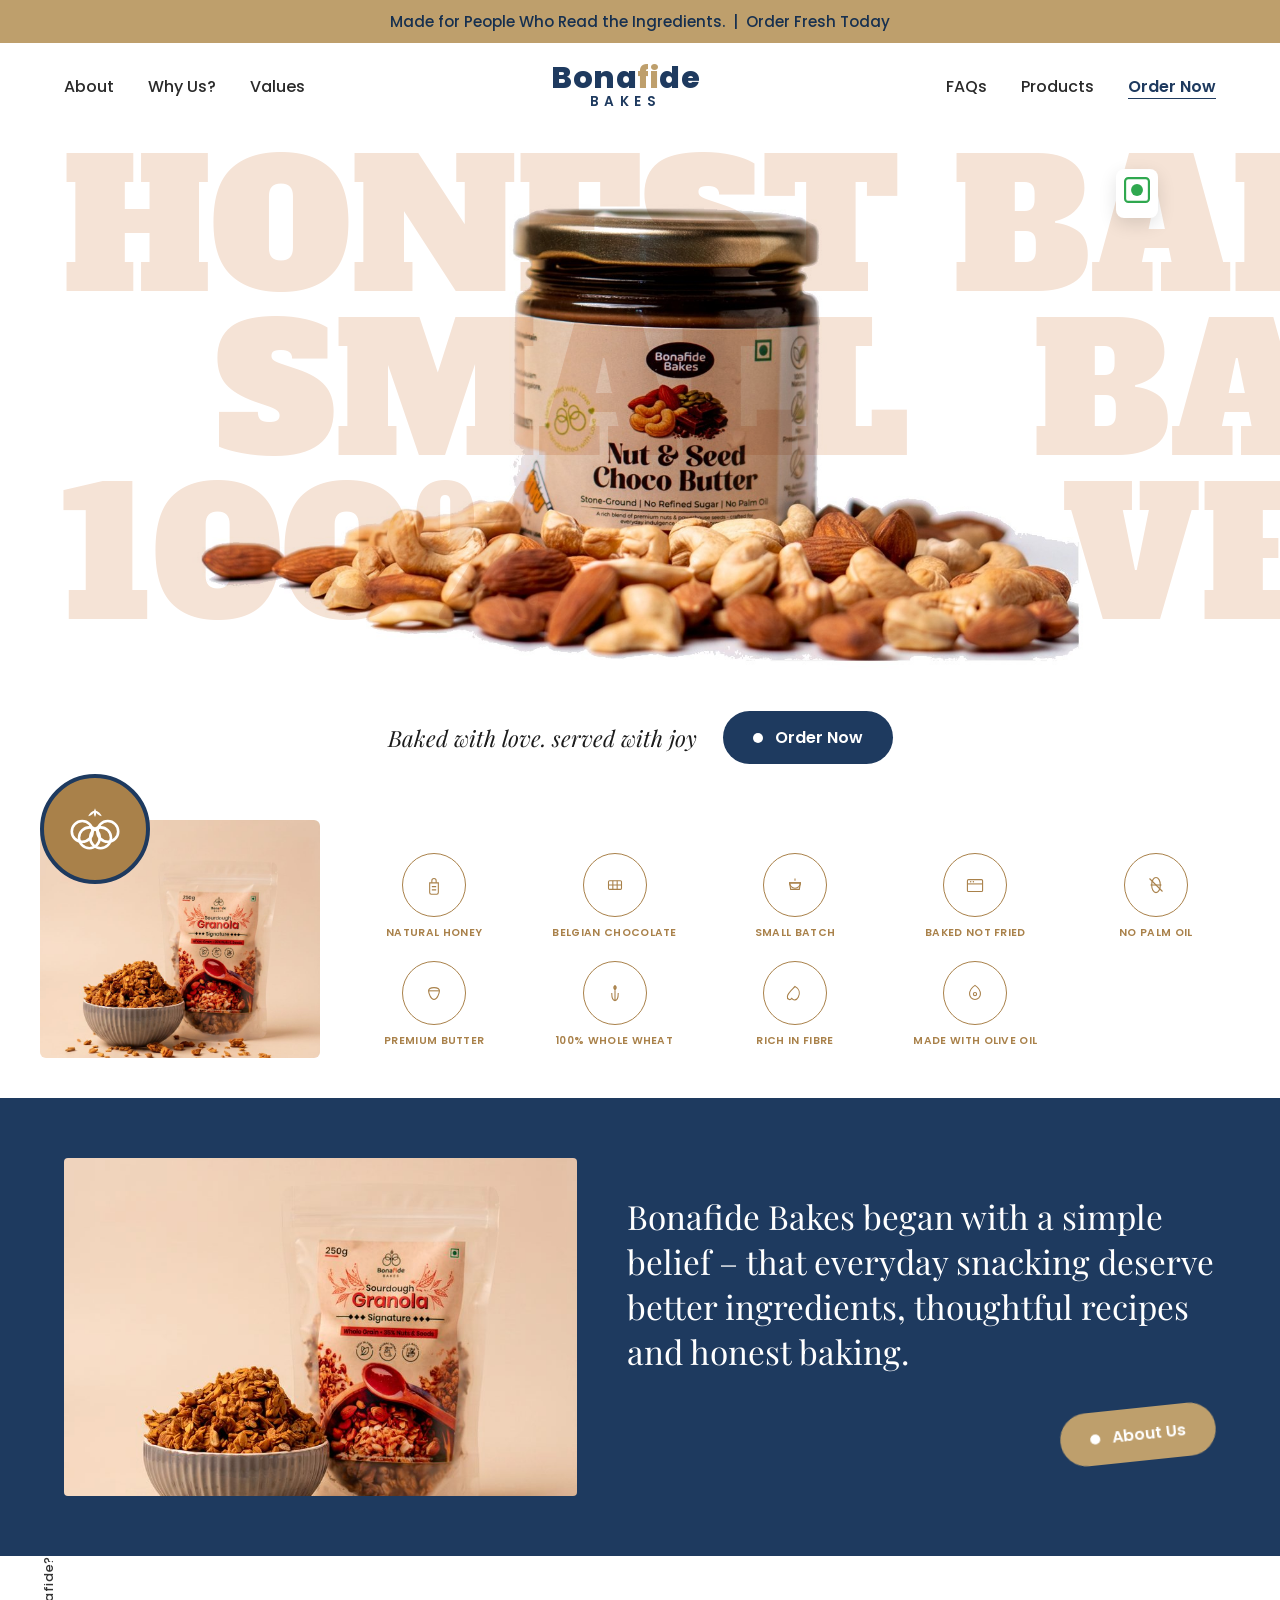
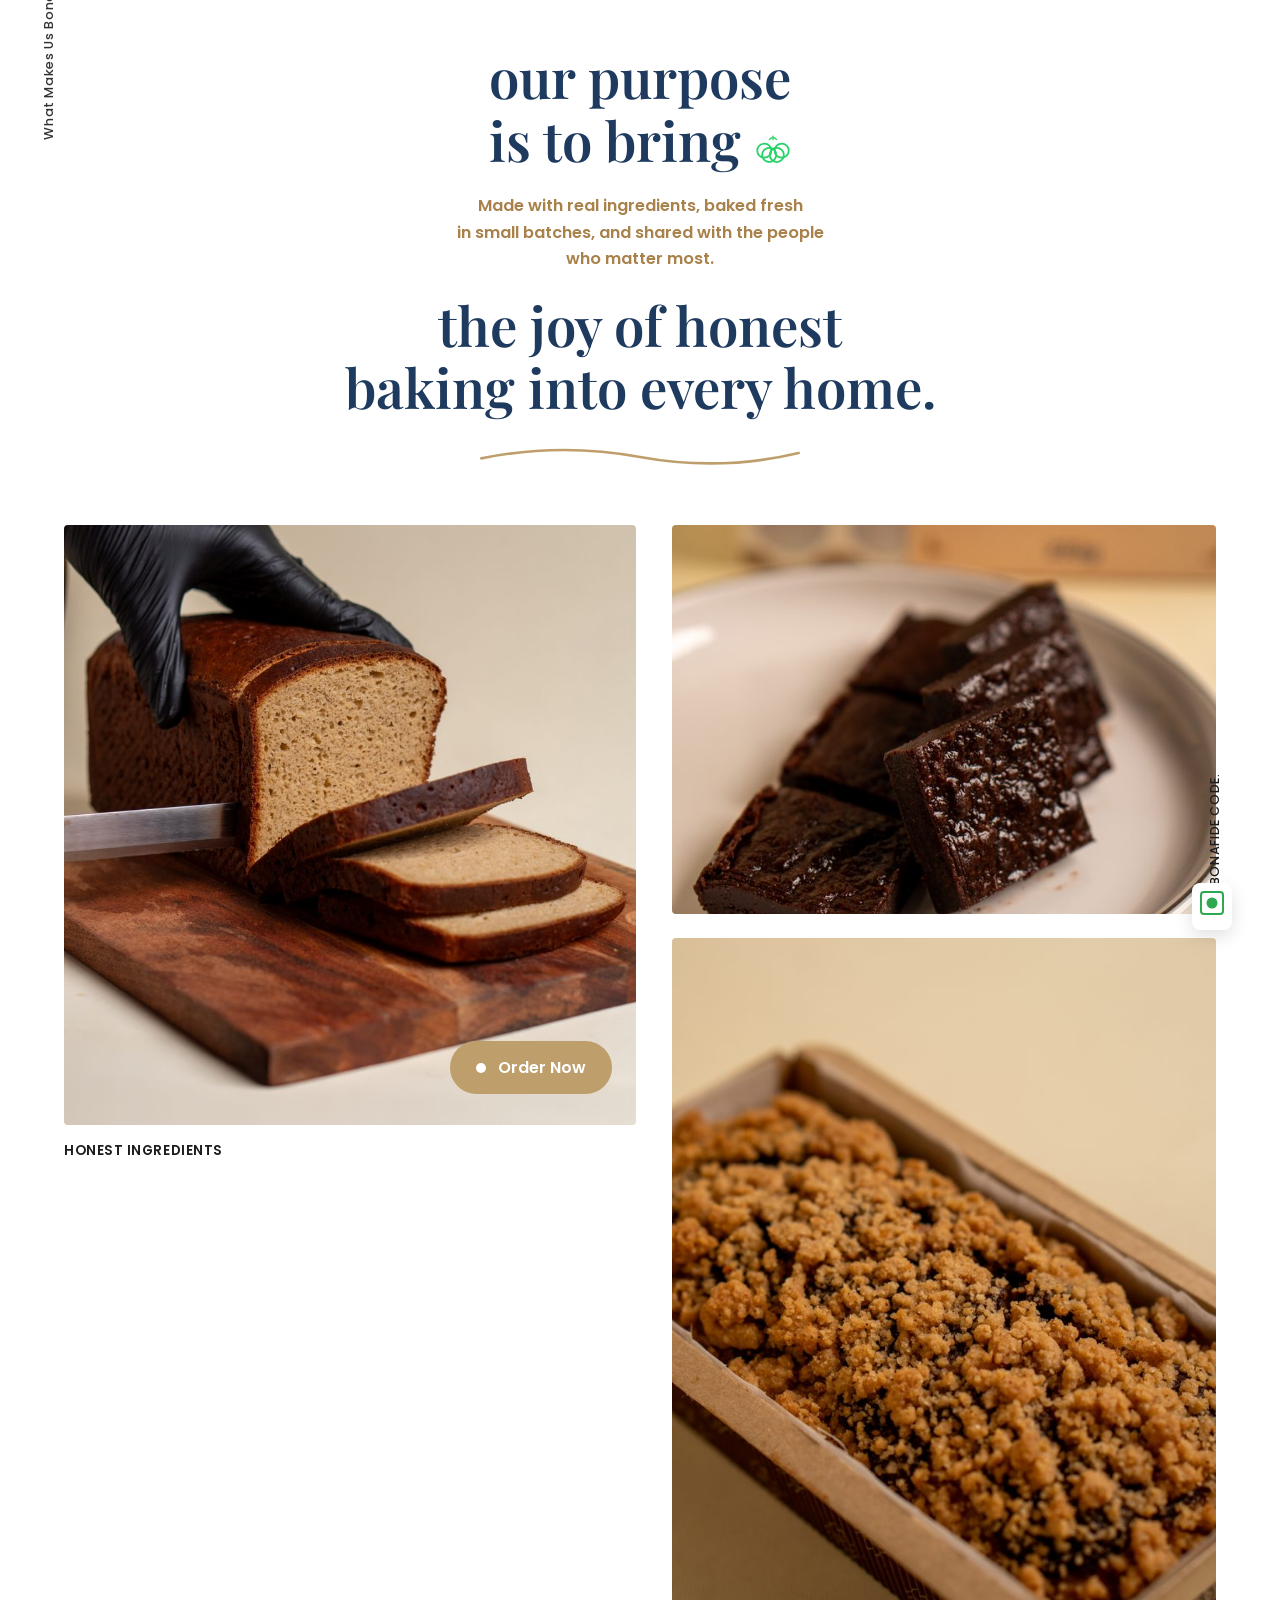
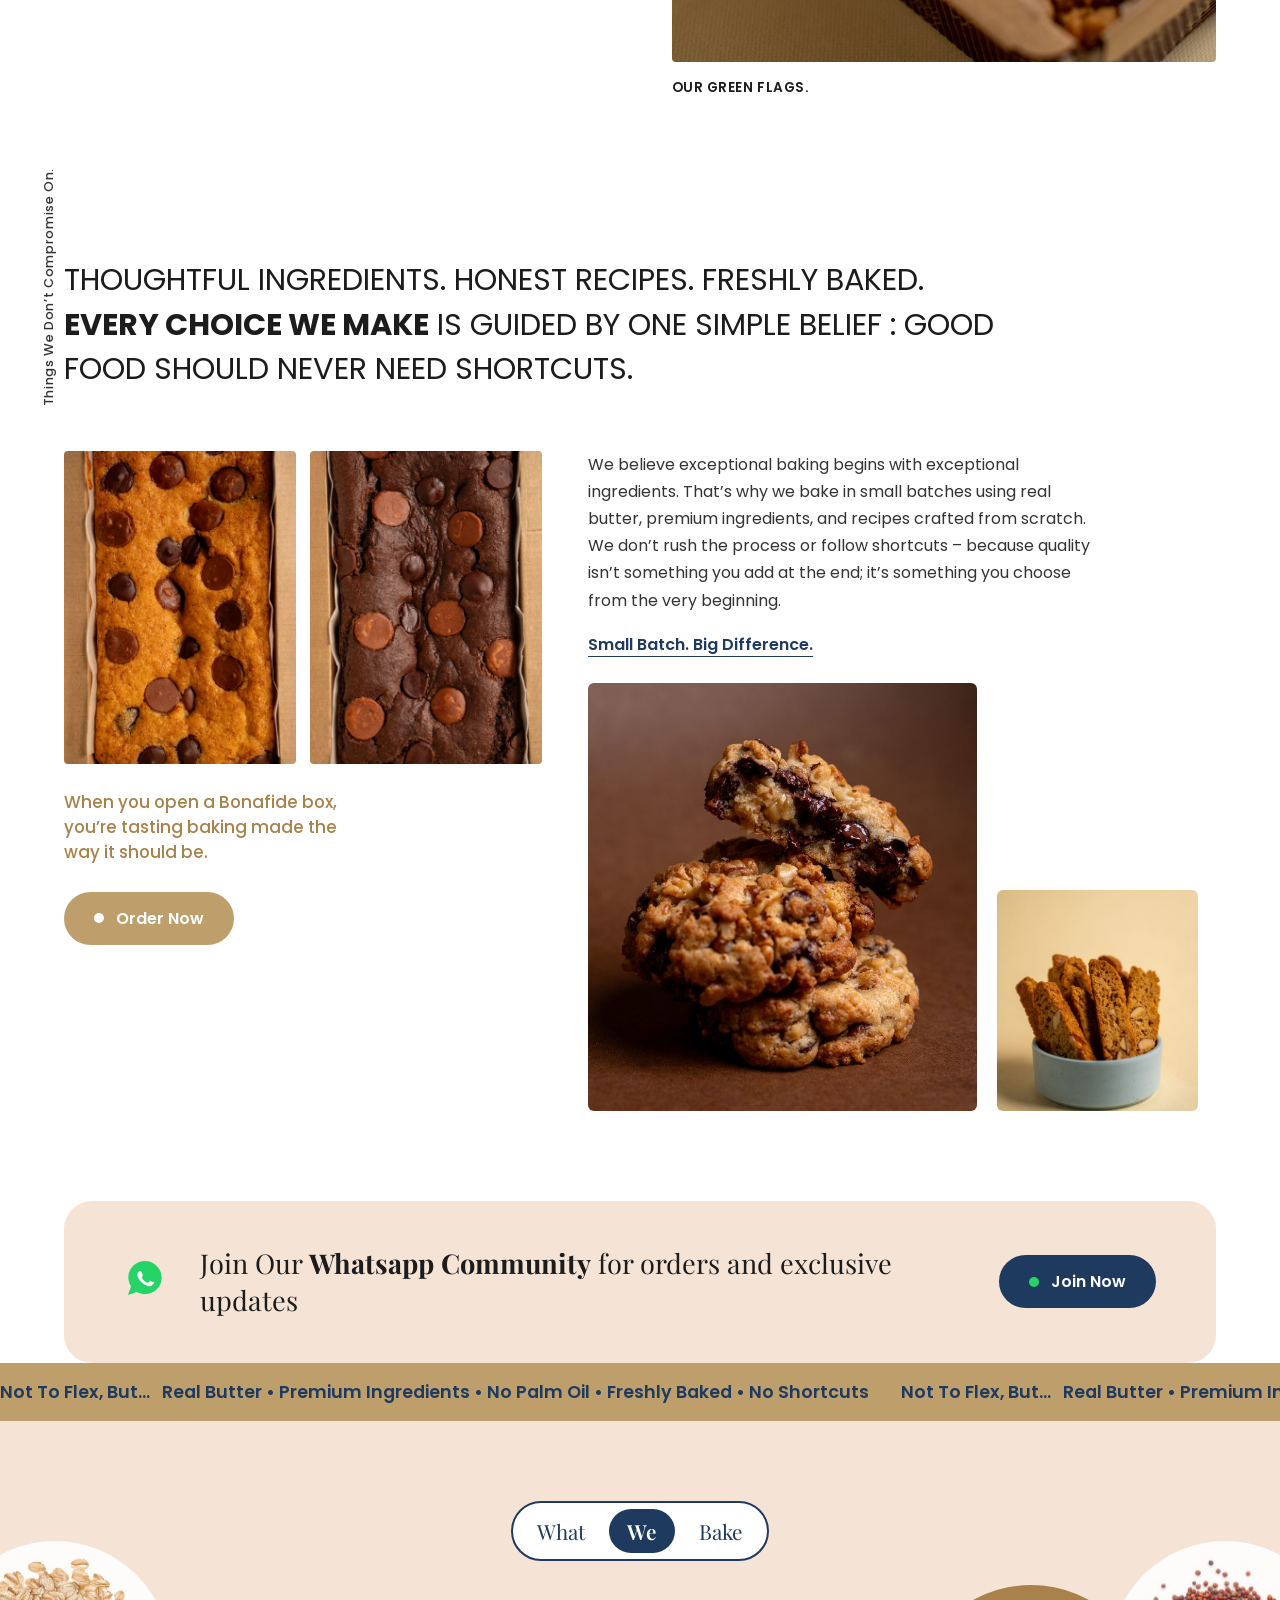
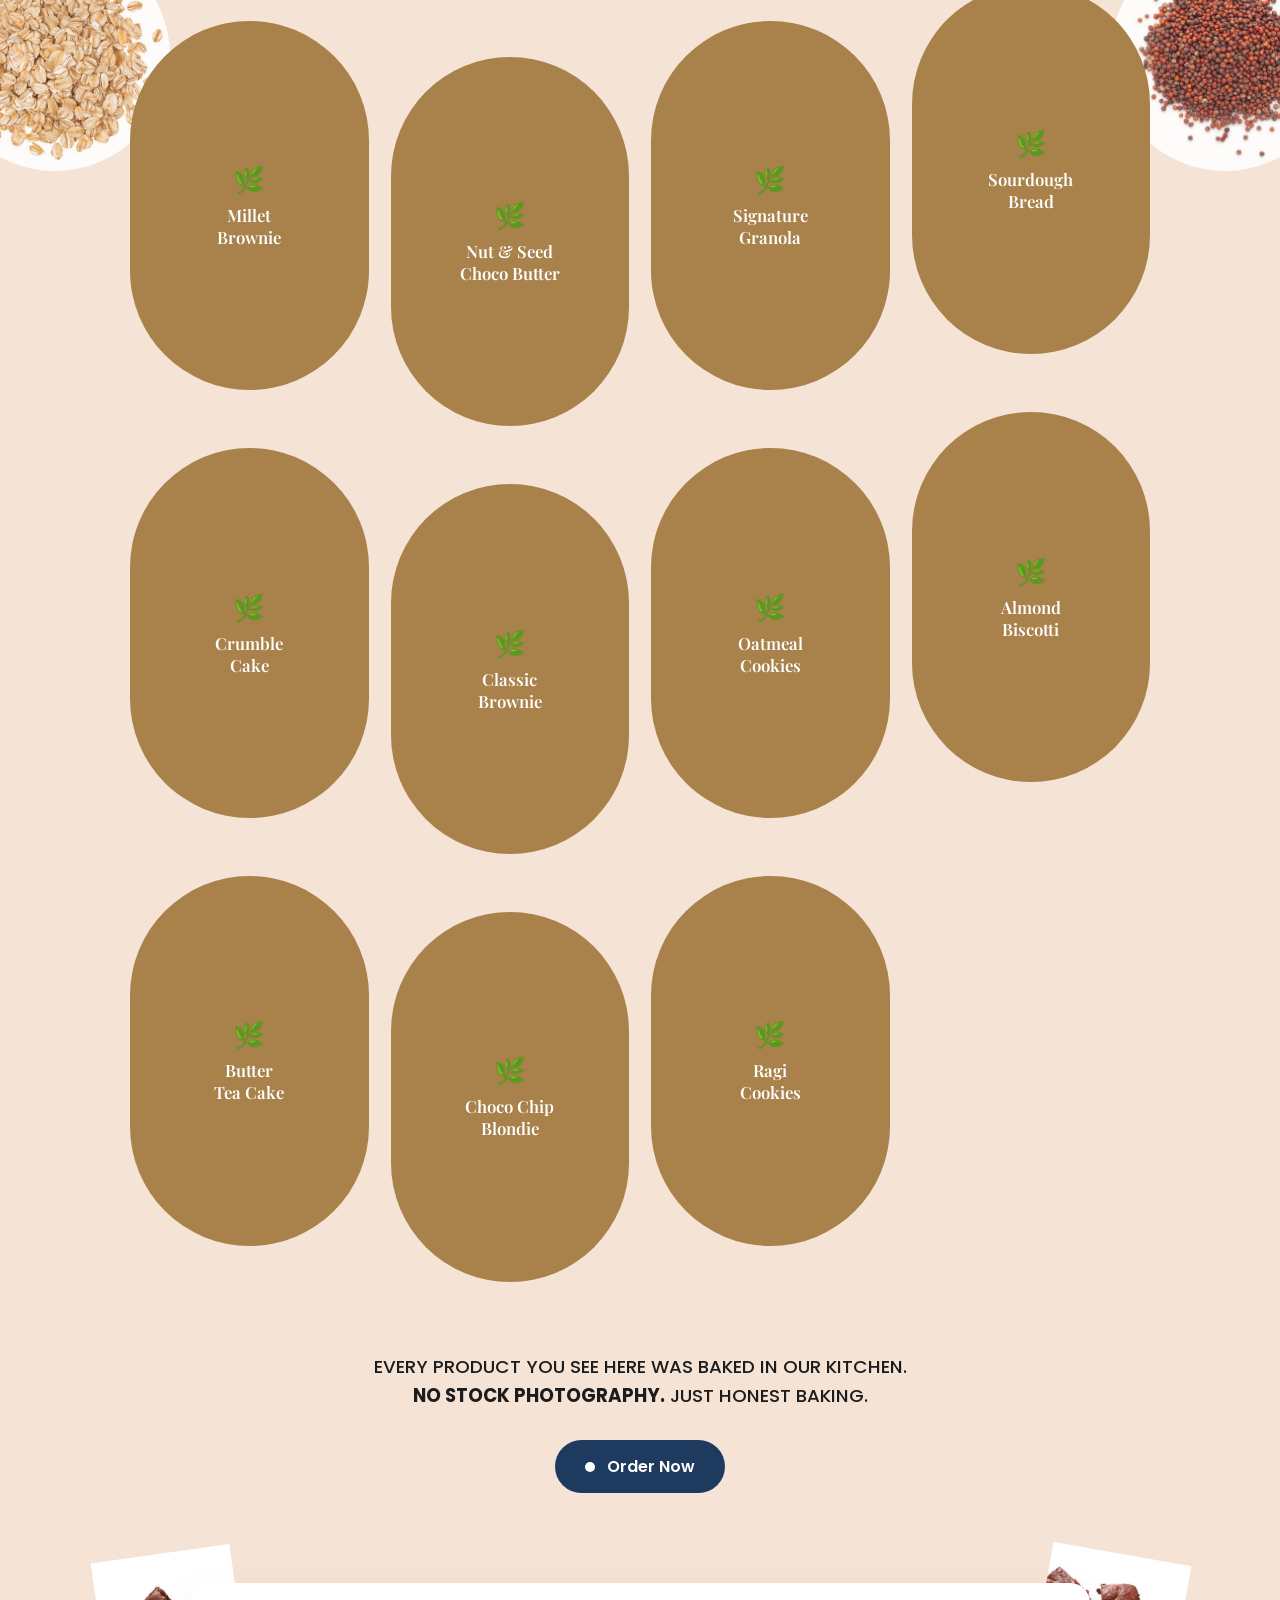
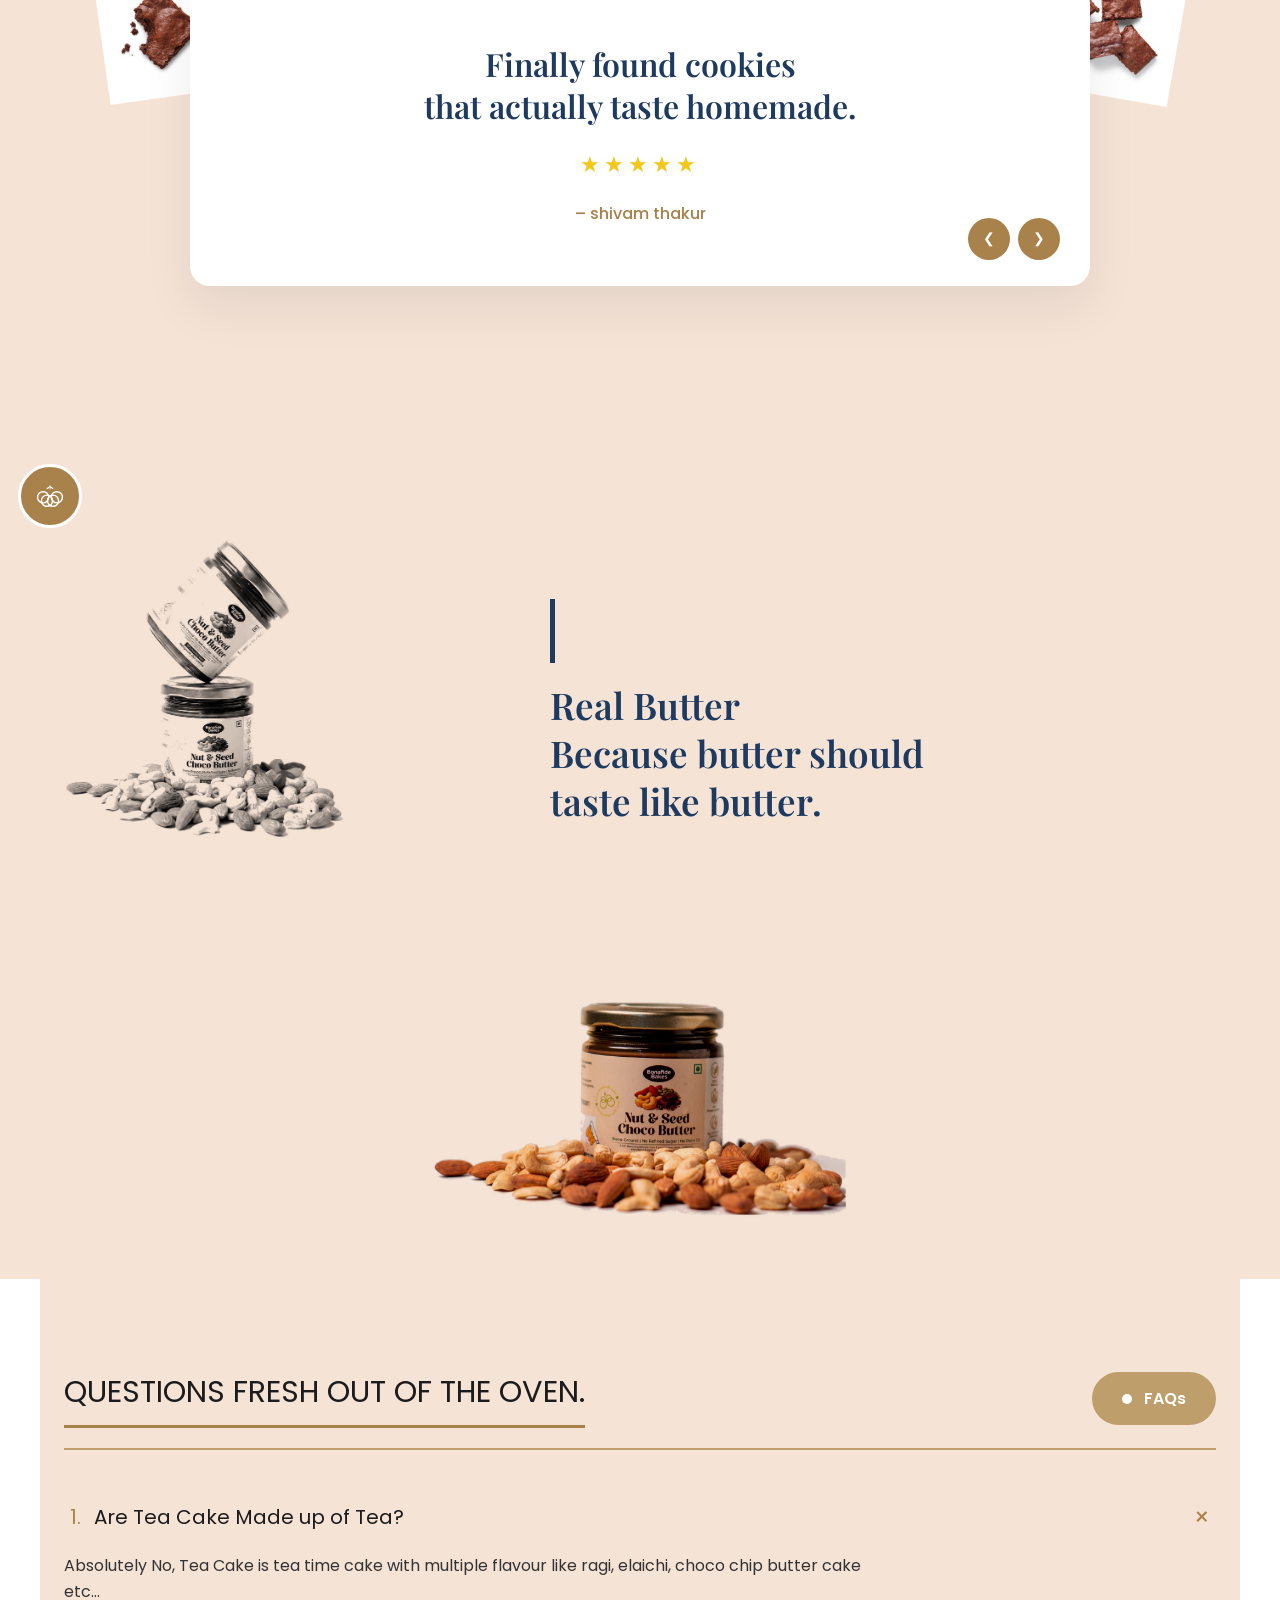
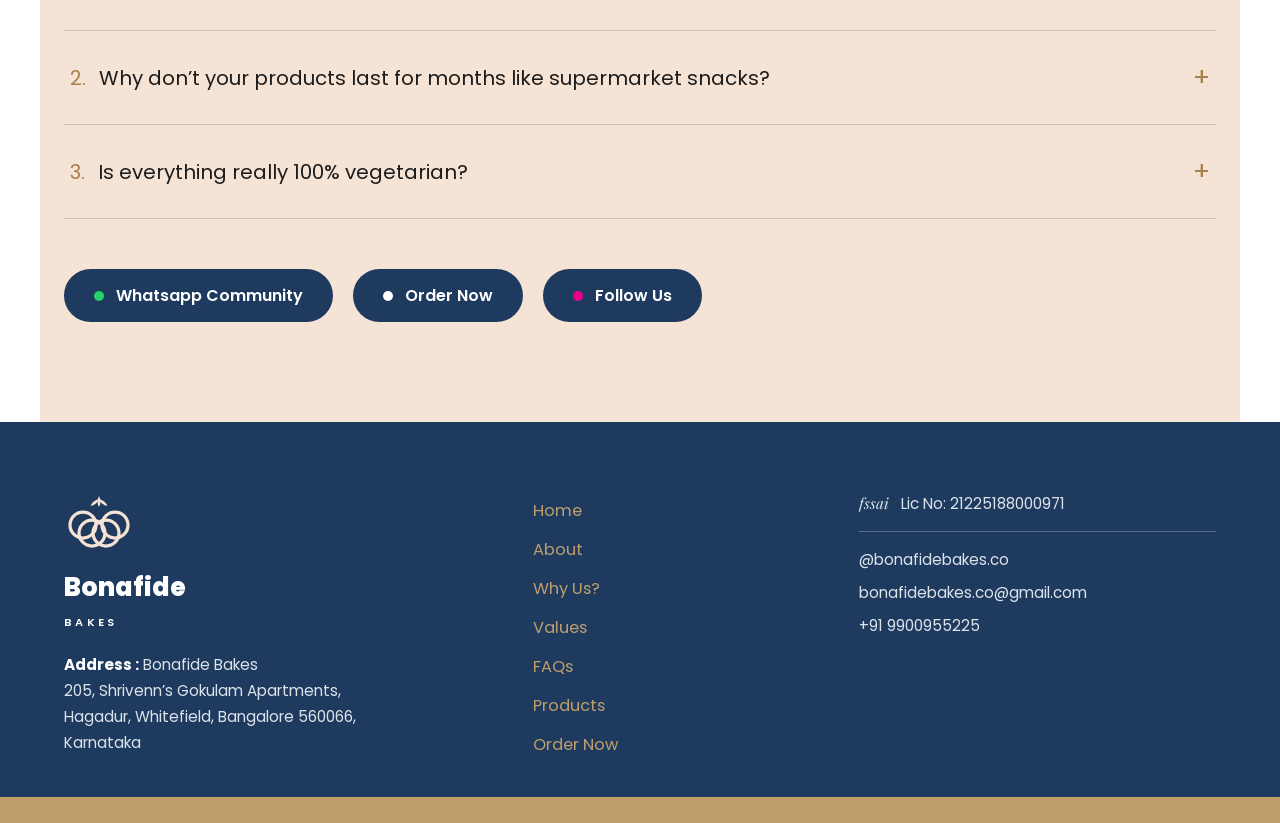
==== index.html @ e05902ca "nut and seeds choco butter image changes" ====
<!DOCTYPE html>
<html lang="en">
<head>
<meta charset="UTF-8">
<meta name="viewport" content="width=device-width, initial-scale=1.0">
<title>Bonafide Bakes | Honest Baking. Small Batches. 100% Veg.</title>
<meta name="description" content="Made for people who read the ingredients. Bonafide Bakes crafts honest, small-batch baked goods with real butter, no palm oil and no shortcuts.">
<link rel="preconnect" href="https://fonts.googleapis.com">
<link rel="preconnect" href="https://fonts.gstatic.com" crossorigin>
<link href="https://fonts.googleapis.com/css2?family=Alfa+Slab+One&family=Playfair+Display:ital,wght@0,500;0,600;0,700;1,600&family=Poppins:wght@300;400;500;600;700;800&display=swap" rel="stylesheet">
<link rel="stylesheet" href="styles.css">
</head>
<body>

<!-- Reusable brand mark (hidden, referenced via <use>) -->
<svg width="0" height="0" style="position:absolute">
  <symbol id="brand-mark" viewBox="0 0 140 120">
    <g fill="none" stroke="currentColor" stroke-width="6.5">
      <circle cx="38" cy="66" r="26"/>
      <circle cx="56" cy="82" r="26"/>
      <circle cx="84" cy="82" r="26"/>
      <circle cx="102" cy="66" r="26"/>
    </g>
    <g fill="currentColor">
      <path d="M70 8 C74 16 74 24 70 30 C66 24 66 16 70 8 Z"/>
      <path d="M70 14 C78 16 84 21 87 28 C79 27 73 22 70 14 Z"/>
      <path d="M70 14 C62 16 56 21 53 28 C61 27 67 22 70 14 Z"/>
    </g>
  </symbol>
</svg>

<!-- Top announcement bar -->
<div class="topbar">
  <p>Made for People Who Read the Ingredients. &nbsp;|&nbsp; Order Fresh Today</p>
</div>

<!-- Header / Nav -->
<header class="site-header">
  <nav class="navbar">
    <button class="nav-toggle" id="navToggle" aria-label="Toggle navigation" aria-expanded="false">
      <span></span><span></span><span></span>
    </button>
    <ul class="nav-links nav-links--left">
      <li><a href="#about">About</a></li>
      <li><a href="#why-us">Why Us?</a></li>
      <li><a href="#values">Values</a></li>
    </ul>
    <a href="#top" class="logo">
      <span class="logo-bonafide">Bona<span class="logo-fi">fi</span>de</span>
      <span class="logo-bakes">BAKES</span>
    </a>
    <ul class="nav-links nav-links--right">
      <li><a href="#faqs">FAQs</a></li>
      <li><a href="#products">Products</a></li>
      <li><a class="nav-cta" href="https://wa.me/919900955225" target="_blank" rel="noopener">Order Now</a></li>
    </ul>
  </nav>
</header>

<main id="top">

  <!-- Hero -->
  <section class="hero">
    <div class="hero-ghost" aria-hidden="true">
      <span>HONEST BAKING</span>
      <span>SMALL BATCHES</span>
      <span>100% VEG</span>
    </div>

    <div class="hero-content">
      <div class="hero-image-wrap">
        <img src="Asset/hero-jar-nuts.jpg" alt="Bonafide Bakes Nut &amp; Seed Choco Butter jar surrounded by cashews and almonds" class="hero-image">
        <span class="fssai-badge" title="FSSAI Certified">
          <svg viewBox="0 0 24 24" width="26" height="26"><rect x="1" y="1" width="22" height="22" rx="3" fill="none" stroke="#2fa84f" stroke-width="2"/><circle cx="12" cy="12" r="5.5" fill="#2fa84f"/></svg>
        </span>
      </div>

      <div class="hero-cta">
        <p class="hero-tagline">Baked with love. served with joy</p>
        <a href="https://wa.me/919900955225" target="_blank" rel="noopener" class="btn btn--navy"><span class="dot dot--white"></span>Order Now</a>
      </div>
    </div>

    <div class="icon-strip">
      <div class="icon-strip-badge">
        <svg viewBox="0 0 140 120" width="56" height="56"><use href="#brand-mark" color="#fff"/></svg>
      </div>
      <img src="Asset/granola-bag.jpg" alt="Bonafide Bakes Signature Sourdough Granola" class="icon-strip-photo">

      <ul class="feature-icons">
        <li>
          <span class="feature-circle"><svg viewBox="0 0 48 48" width="26" height="26" fill="none" stroke="currentColor" stroke-width="2"><path d="M16 20h16v18a3 3 0 0 1-3 3H19a3 3 0 0 1-3-3V20Z"/><path d="M20 20v-4a4 4 0 0 1 8 0v4"/><path d="M20 27h8M20 33h8"/></svg></span>
          <span class="feature-label">Natural Honey</span>
        </li>
        <li>
          <span class="feature-circle"><svg viewBox="0 0 48 48" width="26" height="26" fill="none" stroke="currentColor" stroke-width="2"><rect x="12" y="16" width="24" height="16" rx="2"/><path d="M12 24h24M20 16v16M28 16v16"/></svg></span>
          <span class="feature-label">Belgian Chocolate</span>
        </li>
        <li>
          <span class="feature-circle"><svg viewBox="0 0 48 48" width="26" height="26" fill="none" stroke="currentColor" stroke-width="2"><path d="M14 20a10 10 0 0 0 20 0Z"/><path d="M14 20h20l-2 12H16Z"/><path d="M24 12v4"/></svg></span>
          <span class="feature-label">Small Batch</span>
        </li>
        <li>
          <span class="feature-circle"><svg viewBox="0 0 48 48" width="26" height="26" fill="none" stroke="currentColor" stroke-width="2"><rect x="10" y="14" width="28" height="22" rx="2"/><path d="M10 22h28"/><circle cx="16" cy="18" r="1.4" fill="currentColor" stroke="none"/><circle cx="21" cy="18" r="1.4" fill="currentColor" stroke="none"/></svg></span>
          <span class="feature-label">Baked Not Fried</span>
        </li>
        <li>
          <span class="feature-circle"><svg viewBox="0 0 48 48" width="26" height="26" fill="none" stroke="currentColor" stroke-width="2"><ellipse cx="24" cy="24" rx="8" ry="14"/><path d="M14 24h20"/><path d="M12 12l24 24"/></svg></span>
          <span class="feature-label">No Palm Oil</span>
        </li>
        <li>
          <span class="feature-circle"><svg viewBox="0 0 48 48" width="26" height="26" fill="none" stroke="currentColor" stroke-width="2"><path d="M14 20c0-4 4-6 10-6s10 2 10 6-4 16-10 16-10-12-10-16Z"/><path d="M14 20h20"/></svg></span>
          <span class="feature-label">Premium Butter</span>
        </li>
        <li>
          <span class="feature-circle"><svg viewBox="0 0 48 48" width="26" height="26" fill="none" stroke="currentColor" stroke-width="2"><path d="M24 10v10M24 10c3 2 3 6 0 8m0-8c-3 2-3 6 0 8"/><path d="M24 20v18M18 24c0 8 2 14 6 14s6-6 6-14"/></svg></span>
          <span class="feature-label">100% Whole Wheat</span>
        </li>
        <li>
          <span class="feature-circle"><svg viewBox="0 0 48 48" width="26" height="26" fill="none" stroke="currentColor" stroke-width="2"><path d="M24 12c8 4 10 12 6 20-3 6-9 6-12 2-3 4-9 2-8-4 1-6 6-10 14-18Z"/></svg></span>
          <span class="feature-label">Rich In Fibre</span>
        </li>
        <li>
          <span class="feature-circle"><svg viewBox="0 0 48 48" width="26" height="26" fill="none" stroke="currentColor" stroke-width="2"><path d="M24 10c6 4 10 10 10 16a10 10 0 0 1-20 0c0-6 4-12 10-16Z"/><circle cx="24" cy="26" r="3"/></svg></span>
          <span class="feature-label">Made With Olive Oil</span>
        </li>
      </ul>
    </div>
  </section>

  <!-- About -->
  <section class="about" id="about">
    <div class="about-inner">
      <img src="Asset/granola-bag.jpg" alt="Bowl of sourdough granola" class="about-image">
      <div class="about-text">
        <p>Bonafide Bakes began with a simple belief &ndash; that everyday snacking deserve better ingredients, thoughtful recipes and honest baking.</p>
        <a href="#why-us" class="btn btn--tan btn--tilted"><span class="dot dot--white"></span>About Us</a>
      </div>
    </div>
  </section>

  <!-- Purpose -->
  <section class="purpose" id="why-us">
    <p class="vertical-label vertical-label--left">What Makes Us Bonafide?</p>

    <div class="purpose-heading">
      <h2>our purpose<br>is to bring <svg viewBox="0 0 140 120" width="38" height="34" class="inline-mark"><use href="#brand-mark"/></svg></h2>
      <p class="purpose-sub">Made with real ingredients, baked fresh<br>in small batches, and shared with the people<br>who matter most.</p>
      <h2 class="purpose-heading-2">the joy of honest<br>baking into every home.</h2>
      <svg class="wavy-underline" viewBox="0 0 480 30" width="320" height="20"><path d="M2 20 Q 120 -4 240 18 T 478 12" fill="none" stroke="currentColor" stroke-width="4" stroke-linecap="round"/></svg>
    </div>

    <div class="gallery-row">
      <div class="gallery-col gallery-col--tall">
        <img src="Asset/bread-loaf.jpg" alt="Freshly sliced sourdough bread loaf" class="gallery-img">
        <a href="https://wa.me/919900955225" target="_blank" rel="noopener" class="btn btn--tan gallery-cta"><span class="dot dot--white"></span>Order Now</a>
        <p class="gallery-caption">HONEST INGREDIENTS</p>
      </div>
      <div class="gallery-col">
        <div class="gallery-code">
          <img src="Asset/crumble-tray.jpg" alt="Freshly baked crumble tray" class="gallery-img">
          <p class="vertical-label vertical-label--right">THE BONAFIDE CODE.</p>
          <span class="fssai-badge fssai-badge--static">
            <svg viewBox="0 0 24 24" width="24" height="24"><rect x="1" y="1" width="22" height="22" rx="3" fill="none" stroke="#2fa84f" stroke-width="2"/><circle cx="12" cy="12" r="5.5" fill="#2fa84f"/></svg>
          </span>
        </div>
        <img src="Asset/brownie-plate.jpg" alt="Plate of freshly baked brownies" class="gallery-img">
        <p class="gallery-caption">OUR GREEN FLAGS.</p>
      </div>
    </div>
  </section>

  <!-- Thoughtful ingredients -->
  <section class="ingredients" id="values">
    <p class="vertical-label vertical-label--left">Things We Don&rsquo;t Compromise On.</p>

    <h2 class="ingredients-heading">
      THOUGHTFUL INGREDIENTS. HONEST RECIPES. FRESHLY BAKED.<br>
      <strong>EVERY CHOICE WE MAKE</strong> IS GUIDED BY ONE SIMPLE BELIEF : GOOD FOOD SHOULD NEVER NEED SHORTCUTS.
    </h2>

    <div class="ingredients-row">
      <div class="ingredients-left">
        <div class="ingredients-swatches">
          <img src="Asset/blondie-strip.jpg" alt="Blondie bar close up">
          <img src="Asset/brownie-strip.jpg" alt="Brownie bar close up">
        </div>
        <p class="ingredients-note">When you open a Bonafide box, you&rsquo;re tasting baking made the way it should be.</p>
        <a href="https://wa.me/919900955225" target="_blank" rel="noopener" class="btn btn--tan"><span class="dot dot--white"></span>Order Now</a>
      </div>

      <div class="ingredients-right">
        <p>We believe exceptional baking begins with exceptional ingredients. That&rsquo;s why we bake in small batches using real butter, premium ingredients, and recipes crafted from scratch. We don&rsquo;t rush the process or follow shortcuts &ndash; because quality isn&rsquo;t something you add at the end; it&rsquo;s something you choose from the very beginning.</p>
        <a href="#products" class="link-underline">Small Batch. Big Difference.</a>
        <div class="ingredients-photos">
          <img src="Asset/cookies-stack.jpg" alt="Stack of freshly baked cookies">
          <img src="Asset/biscotti-bowl.jpg" alt="Bowl of almond biscotti">
        </div>
      </div>
    </div>

    <!-- WhatsApp CTA -->
    <div class="whatsapp-banner">
      <div class="whatsapp-icon">
        <svg viewBox="0 0 32 32" width="42" height="42"><path fill="#25D366" d="M16 3C9 3 3.3 8.6 3.3 15.5c0 2.6.8 5 2.1 7L3 29l6.7-2.3c1.9 1 4.1 1.6 6.3 1.6 7 0 12.7-5.6 12.7-12.5S23 3 16 3Z"/><path fill="#fff" d="M22.4 19.3c-.3-.2-1.9-1-2.2-1.1-.3-.1-.5-.2-.7.1s-.8 1-1 1.3-.3.2-.6.1a9 9 0 0 1-2.6-1.6 9.7 9.7 0 0 1-1.8-2.3c-.2-.3 0-.5.1-.6.1-.1.3-.3.4-.5.2-.2.2-.3.3-.5s0-.4 0-.5c-.1-.2-.7-1.8-1-2.4-.3-.6-.5-.5-.7-.5h-.6c-.2 0-.5.1-.8.4-.3.3-1 1-1 2.5s1.1 2.9 1.2 3.1c.1.2 2.2 3.5 5.4 4.7.8.3 1.4.5 1.8.6.8.3 1.5.2 2-.1.6-.4 1.9-1.1 2.2-2.2.3-1 .3-1.1.2-1.3Z"/></svg>
      </div>
      <p class="whatsapp-text">Join Our <strong>Whatsapp</strong> <strong>Community</strong> for orders and exclusive updates</p>
      <a href="https://wa.me/919900955225" target="_blank" rel="noopener" class="btn btn--navy"><span class="dot dot--green"></span>Join Now</a>
    </div>
  </section>

  <!-- Ticker -->
  <div class="ticker">
    <div class="ticker-track">
      <span>Not To Flex, But&hellip; &nbsp; Real Butter &bull; Premium Ingredients &bull; No Palm Oil &bull; Freshly Baked &bull; No Shortcuts &nbsp;&nbsp;</span>
      <span>Not To Flex, But&hellip; &nbsp; Real Butter &bull; Premium Ingredients &bull; No Palm Oil &bull; Freshly Baked &bull; No Shortcuts &nbsp;&nbsp;</span>
    </div>
  </div>

  <!-- What We Bake -->
  <section class="products" id="products">
    <div class="products-heading-pill">
      <span>What</span><span class="pill-highlight">We</span><span>Bake</span>
    </div>

    <img src="Asset/oats-pile.jpg" alt="Pile of rolled oats" class="products-deco products-deco--left">
    <img src="Asset/millet-seeds.jpg" alt="Pile of millet seeds" class="products-deco products-deco--right">

    <ul class="products-grid">
      <li class="pill-card"><span class="pill-icon">&#127807;</span>Millet<br>Brownie</li>
      <li class="pill-card"><span class="pill-icon">&#127807;</span>Nut &amp; Seed<br>Choco Butter</li>
      <li class="pill-card"><span class="pill-icon">&#127807;</span>Signature<br>Granola</li>
      <li class="pill-card"><span class="pill-icon">&#127807;</span>Sourdough<br>Bread</li>
      <li class="pill-card"><span class="pill-icon">&#127807;</span>Crumble<br>Cake</li>
      <li class="pill-card"><span class="pill-icon">&#127807;</span>Classic<br>Brownie</li>
      <li class="pill-card"><span class="pill-icon">&#127807;</span>Oatmeal<br>Cookies</li>
      <li class="pill-card"><span class="pill-icon">&#127807;</span>Almond<br>Biscotti</li>
      <li class="pill-card"><span class="pill-icon">&#127807;</span>Butter<br>Tea Cake</li>
      <li class="pill-card"><span class="pill-icon">&#127807;</span>Choco Chip<br>Blondie</li>
      <li class="pill-card"><span class="pill-icon">&#127807;</span>Ragi<br>Cookies</li>
    </ul>

    <p class="products-footer-text">EVERY PRODUCT YOU SEE HERE WAS BAKED IN OUR KITCHEN.<br><strong>NO STOCK PHOTOGRAPHY.</strong> JUST HONEST BAKING.</p>
    <a href="https://wa.me/919900955225" target="_blank" rel="noopener" class="btn btn--navy"><span class="dot dot--white"></span>Order Now</a>

    <!-- Testimonial -->
    <div class="testimonial-wrap">
      <img src="Asset/brownie-piece-1.jpg" alt="" class="testimonial-deco testimonial-deco--left" aria-hidden="true">
      <img src="Asset/brownie-piece-3.jpg" alt="" class="testimonial-deco testimonial-deco--right" aria-hidden="true">

      <div class="testimonial-card">
        <button class="t-arrow t-arrow--prev" aria-label="Previous testimonial">&#10094;</button>
        <button class="t-arrow t-arrow--next" aria-label="Next testimonial">&#10095;</button>
        <div class="t-slides">
          <div class="t-slide is-active">
            <h3>Finally found cookies<br>that actually taste homemade.</h3>
            <div class="stars">&#9733;&#9733;&#9733;&#9733;&#9733;</div>
            <p class="t-author">&ndash; shivam thakur</p>
          </div>
          <div class="t-slide">
            <h3>The granola tastes like<br>my grandmother made it.</h3>
            <div class="stars">&#9733;&#9733;&#9733;&#9733;&#9733;</div>
            <p class="t-author">&ndash; ananya rao</p>
          </div>
          <div class="t-slide">
            <h3>No palm oil, no nonsense &ndash;<br>just real honest baking.</h3>
            <div class="stars">&#9733;&#9733;&#9733;&#9733;&#9733;</div>
            <p class="t-author">&ndash; kabir mehta</p>
          </div>
        </div>
      </div>
    </div>
  </section>

  <!-- Real Butter -->
  <section class="real-butter">
    <div class="real-butter-inner">
      <div class="real-butter-image-wrap">
        <img src="Asset/jar-bw-stack.jpg" alt="Bonafide Bakes Nut and Seed Choco Butter jars" class="real-butter-image">
        <span class="brand-badge">
          <svg viewBox="0 0 140 120" width="30" height="26"><use href="#brand-mark"/></svg>
        </span>
      </div>
      <div class="real-butter-text">
        <span class="rb-rule"></span>
        <h3>Real Butter<br>Because butter should<br>taste like butter.</h3>
      </div>
    </div>
    <img src="Asset/hero-jar-nuts.jpg" alt="Nut and seed choco butter jar with cashews and almonds" class="real-butter-nuts">
  </section>

  <!-- FAQ -->
  <section class="faq" id="faqs">
    <div class="faq-head">
      <h2>QUESTIONS FRESH OUT OF THE OVEN.</h2>
      <a href="#faqs" class="btn btn--tan"><span class="dot dot--white"></span>FAQs</a>
    </div>

    <div class="accordion">
      <div class="accordion-item is-open">
        <button class="accordion-trigger">
          <span><span class="accordion-num">1.</span> Are Tea Cake Made up of Tea?</span>
          <span class="accordion-plus">+</span>
        </button>
        <div class="accordion-panel">
          <p>Absolutely No, Tea Cake is tea time cake with multiple flavour like ragi, elaichi, choco chip butter cake etc&hellip;</p>
        </div>
      </div>
      <div class="accordion-item">
        <button class="accordion-trigger">
          <span><span class="accordion-num">2.</span> Why don&rsquo;t your products last for months like supermarket snacks?</span>
          <span class="accordion-plus">+</span>
        </button>
        <div class="accordion-panel">
          <p>Because they&rsquo;re made like real food should be. We choose freshness over shelf life, real butter over substitutes, and quality over convenience. Good baking isn&rsquo;t supposed to sit on a shelf forever.</p>
        </div>
      </div>
      <div class="accordion-item">
        <button class="accordion-trigger">
          <span><span class="accordion-num">3.</span> Is everything really 100% vegetarian?</span>
          <span class="accordion-plus">+</span>
        </button>
        <div class="accordion-panel">
          <p>Absolutely. Every product that leaves our kitchen is completely vegetarian.</p>
        </div>
      </div>
    </div>

    <div class="faq-buttons">
      <a href="https://wa.me/919900955225" target="_blank" rel="noopener" class="btn btn--navy"><span class="dot dot--green"></span>Whatsapp Community</a>
      <a href="https://wa.me/919900955225" target="_blank" rel="noopener" class="btn btn--navy btn--ringed"><span class="dot dot--white"></span>Order Now</a>
      <a href="https://instagram.com/bonafidebakes.co" target="_blank" rel="noopener" class="btn btn--navy"><span class="dot dot--pink"></span>Follow Us</a>
    </div>
  </section>

</main>

<!-- Footer -->
<footer class="site-footer">
  <div class="footer-inner">
    <div class="footer-brand">
      <svg viewBox="0 0 140 120" width="70" height="60" class="footer-mark"><use href="#brand-mark"/></svg>
      <p class="footer-wordmark">Bonafide<br><span>BAKES</span></p>
      <p class="footer-address"><strong>Address :</strong> Bonafide Bakes<br>205, Shrivenn&rsquo;s Gokulam Apartments,<br>Hagadur, Whitefield, Bangalore 560066,<br>Karnataka</p>
    </div>

    <ul class="footer-links">
      <li><a href="#top">Home</a></li>
      <li><a href="#about">About</a></li>
      <li><a href="#why-us">Why Us?</a></li>
      <li><a href="#values">Values</a></li>
      <li><a href="#faqs">FAQs</a></li>
      <li><a href="#products">Products</a></li>
      <li><a href="https://wa.me/919900955225" target="_blank" rel="noopener">Order Now</a></li>
    </ul>

    <div class="footer-contact">
      <p class="fssai-lic"><em>fssai</em> Lic No: 21225188000971</p>
      <hr>
      <p><a href="https://instagram.com/bonafidebakes.co" target="_blank" rel="noopener">@bonafidebakes.co</a></p>
      <p><a href="mailto:bonafidebakes.co@gmail.com">bonafidebakes.co@gmail.com</a></p>
      <p><a href="tel:+919900955225">+91 9900955225</a></p>
    </div>
  </div>
  <div class="footer-bottom"></div>
</footer>

<script src="script.js"></script>
</body>
</html>
---- styles.css ----
/* ============================================================
   Bonafide Bakes — stylesheet
   ============================================================ */

:root{
  --navy: #1e3a5f;
  --navy-deep: #17304f;
  --gold: #be9f6c;
  --gold-dark: #a9814a;
  --cream: #f5e3d6;
  --white: #ffffff;
  --ink: #1c1c1c;
  --whatsapp: #25d366;
  --pink: #eb008b;
  --star: #f1c718;

  --serif: 'Playfair Display', Georgia, serif;
  --sans: 'Poppins', -apple-system, BlinkMacSystemFont, sans-serif;

  --container: 1200px;
}

*,*::before,*::after{ box-sizing:border-box; }
html{ scroll-behavior:smooth; }
body{
  margin:0;
  font-family:var(--sans);
  color:var(--ink);
  background:var(--white);
  -webkit-font-smoothing:antialiased;
  overflow-x:hidden;
}
img{ max-width:100%; display:block; }
svg{ max-width:100%; }
.about-inner,.real-butter-inner,.ingredients-row,.gallery-row,
.feature-icons,.products-grid,.faq-buttons,.icon-strip{ min-width:0; }
.about-inner > *,.real-butter-inner > *,.ingredients-row > *,.gallery-row > *,
.feature-icons > li,.products-grid > li{ min-width:0; }
a{ color:inherit; text-decoration:none; }
h1,h2,h3{ margin:0; font-family:var(--serif); font-weight:600; }
p{ margin:0; }
ul{ list-style:none; margin:0; padding:0; }
button{ font-family:inherit; cursor:pointer; }

.wrap{ max-width:var(--container); margin:0 auto; padding:0 24px; }

/* ---------- Buttons ---------- */
.btn{
  display:inline-flex;
  align-items:center;
  gap:12px;
  padding:14px 30px;
  border-radius:999px;
  font-weight:600;
  font-size:1rem;
  white-space:nowrap;
  transition:transform .2s ease, box-shadow .2s ease;
  border:none;
}
.btn:hover{ transform:translateY(-2px); box-shadow:0 8px 20px rgba(0,0,0,.15); }
.btn--navy{ background:var(--navy); color:#fff; }
.btn--tan{ background:var(--gold); color:#fff; }
.btn--tilted{ transform:rotate(-6deg); }
.btn--tilted:hover{ transform:rotate(-6deg) translateY(-2px); }
.btn--ringed{ position:relative; }
.dot{ width:10px; height:10px; border-radius:50%; flex:none; }
.dot--white{ background:#fff; }
.dot--green{ background:var(--whatsapp); }
.dot--pink{ background:var(--pink); }

.link-underline{
  display:inline-block;
  color:var(--navy);
  font-weight:600;
  text-decoration:underline;
  text-underline-offset:6px;
  margin:18px 0 26px;
}

/* ---------- Top bar ---------- */
.topbar{
  background:var(--gold);
  color:var(--navy-deep);
  text-align:center;
  padding:10px 16px;
  font-size:.95rem;
  font-weight:500;
}

/* ---------- Header ---------- */
.site-header{
  background:#fff;
  position:relative;
  z-index:50;
}
.navbar{
  max-width:var(--container);
  margin:0 auto;
  padding:20px 24px;
  display:flex;
  align-items:center;
  justify-content:space-between;
  gap:16px;
}
.nav-links{
  display:flex;
  gap:34px;
  font-weight:500;
  color:#2a2a2a;
}
.nav-links a{ position:relative; }
.nav-links--right .nav-cta{
  text-decoration:underline;
  text-underline-offset:6px;
  color:var(--navy);
  font-weight:600;
}
.logo{ text-align:center; display:flex; flex-direction:column; align-items:center; line-height:1; }
.logo-bonafide{
  font-family:var(--sans);
  font-weight:800;
  font-size:1.9rem;
  color:var(--navy);
  letter-spacing:.5px;
}
.logo-fi{ color:var(--gold); }
.logo-bakes{
  font-family:var(--sans);
  font-weight:600;
  font-size:.85rem;
  letter-spacing:.4em;
  color:var(--navy);
  margin-top:2px;
}
.nav-toggle{
  display:none;
  background:none; border:none;
  width:32px; height:24px;
  flex-direction:column; justify-content:space-between;
}
.nav-toggle span{ display:block; height:3px; border-radius:2px; background:var(--navy); }

/* ============================================================
   HERO
   ============================================================ */
.hero{
  position:relative;
  padding:70px 24px 40px;
  text-align:center;
  overflow:hidden;
}
.hero-ghost{
  position:absolute;
  top:0; left:0; right:0; bottom:0;
  display:flex;
  flex-direction:column;
  align-items:flex-start;
  justify-content:flex-start;
  padding-top:1.4vw;
  z-index:0;
  pointer-events:none;
  overflow:hidden;
}
.hero-ghost span{
  font-family:'Bernard MT Condensed','Alfa Slab One',var(--serif),serif;
  font-weight:400;
  font-size:13.8vw;
  color:var(--cream);
  line-height:.93;
  white-space:nowrap;
}
.hero-ghost span:nth-child(1){ margin-left:4.9vw; }
.hero-ghost span:nth-child(2){ margin-left:16.9vw; word-spacing:.40em; }
.hero-ghost span:nth-child(3){ margin-left:4.8vw; word-spacing:2.5em; }

/* No z-index here: it would create a stacking context and stop the
   product shot from blending with the ghost type behind it. */
.hero-content{ position:relative; max-width:var(--container); margin:0 auto; }
.hero-image-wrap{ position:relative; display:inline-block; width:100%; max-width:70vw; margin:0 auto; }
/* Drops the photo's white studio background so the type reads through it. */
.hero-image{ width:100%; mix-blend-mode:multiply; }
.fssai-badge{
  position:absolute; top:-30px; right:-70px;
  background:#fff; border-radius:8px; padding:8px;
  box-shadow:0 6px 18px rgba(0,0,0,.12);
}
.fssai-badge--static{ position:absolute; bottom:-16px; right:-16px; top:auto; }
.hero-cta{
  margin-top:34px;
  display:flex;
  align-items:center;
  justify-content:center;
  gap:26px;
  flex-wrap:wrap;
}
.hero-tagline{ font-family:var(--serif); font-style:italic; font-size:1.4rem; color:var(--ink); }

.icon-strip{
  position:relative;
  z-index:1;
  max-width:var(--container);
  margin:56px auto 0;
  display:grid;
  grid-template-columns:280px 1fr;
  align-items:end;
  gap:30px;
  text-align:left;
}
.icon-strip-badge{
  position:absolute;
  top:-46px; left:0;
  width:110px; height:110px;
  border-radius:50%;
  background:var(--gold-dark);
  border:4px solid var(--navy);
  display:flex; align-items:center; justify-content:center;
  z-index:2;
}
.icon-strip-photo{
  width:100%;
  aspect-ratio:4/3.4;
  object-fit:cover;
  border-radius:6px;
}
.feature-icons{
  display:grid;
  grid-template-columns:repeat(5, 1fr);
  gap:22px 12px;
  padding-bottom:10px;
}
.feature-icons li{
  display:flex;
  flex-direction:column;
  align-items:center;
  gap:10px;
  text-align:center;
}
.feature-circle{
  width:64px; height:64px;
  border-radius:50%;
  border:1.5px solid var(--gold-dark);
  color:var(--gold-dark);
  display:flex; align-items:center; justify-content:center;
}
.feature-label{
  font-size:.66rem;
  font-weight:600;
  letter-spacing:.03em;
  color:var(--gold-dark);
  text-transform:uppercase;
  line-height:1.2;
}

/* ============================================================
   ABOUT (navy)
   ============================================================ */
.about{ background:var(--navy); }
.about-inner{
  max-width:var(--container);
  margin:0 auto;
  display:grid;
  grid-template-columns:1fr 1.15fr;
  align-items:center;
  gap:50px;
  padding:60px 24px;
}
.about-image{ width:100%; border-radius:4px; aspect-ratio:1/0.66; object-fit:cover; }
.about-text p{
  font-family:var(--serif);
  color:#fff;
  font-size:clamp(1.5rem, 2.6vw, 2.1rem);
  line-height:1.35;
  margin-bottom:34px;
}
.about-text{ position:relative; }
.about-text .btn{ position:relative; float:right; }

/* ============================================================
   PURPOSE
   ============================================================ */
.purpose{
  position:relative;
  padding:90px 24px 70px;
  text-align:center;
  max-width:var(--container);
  margin:0 auto;
}
.vertical-label{
  position:absolute;
  writing-mode:vertical-rl;
  transform:rotate(180deg);
  font-size:.8rem;
  letter-spacing:.05em;
  color:#333;
  font-weight:500;
  white-space:nowrap;
}
.vertical-label--left{ left:0; top:0; }
.vertical-label--right{ right:-8px; top:0; height:100%; color:var(--ink); }
.purpose-heading h2{
  color:var(--navy);
  font-size:clamp(2.2rem, 4.8vw, 3.4rem);
  line-height:1.15;
}
.inline-mark{ color:var(--whatsapp); vertical-align:-4px; }
.purpose-sub{
  color:var(--gold-dark);
  font-weight:600;
  font-size:1.02rem;
  margin:22px auto;
  max-width:520px;
  line-height:1.6;
}
.purpose-heading-2{
  color:var(--navy);
  font-size:clamp(2rem, 4.4vw, 3.1rem);
  line-height:1.2;
  margin-top:6px;
}
.wavy-underline{ color:var(--gold); margin:26px auto 10px; display:block; }

.gallery-row{
  display:grid;
  grid-template-columns:1.05fr 1fr;
  gap:36px;
  margin-top:60px;
  text-align:left;
}
.gallery-col{ position:relative; }
.gallery-col--tall{ position:relative; }
.gallery-img{ width:100%; object-fit:cover; border-radius:4px; }
.gallery-col--tall .gallery-img{ aspect-ratio:1/1.05; }
.gallery-cta{
  position:absolute;
  right:24px; top:44%;
  padding:14px 26px;
}
.gallery-caption{
  margin-top:16px;
  font-weight:600;
  letter-spacing:.04em;
  font-size:.85rem;
  text-transform:uppercase;
}
.gallery-code{ position:relative; margin-bottom:24px; }
.gallery-code .gallery-img{ aspect-ratio:1.4/1; }

/* ============================================================
   INGREDIENTS / VALUES
   ============================================================ */
.ingredients{
  position:relative;
  padding:90px 24px 0;
  max-width:var(--container);
  margin:0 auto;
}
.ingredients-heading{
  font-family:var(--sans);
  font-weight:400;
  text-transform:uppercase;
  font-size:clamp(1.3rem, 2.6vw, 1.9rem);
  line-height:1.45;
  max-width:980px;
  color:var(--ink);
}
.ingredients-heading strong{ font-weight:700; }
.ingredients-row{
  display:grid;
  grid-template-columns:.85fr 1.15fr;
  gap:60px;
  margin-top:60px;
}
.ingredients-swatches{
  display:flex;
  gap:14px;
  margin-bottom:26px;
}
.ingredients-swatches img{ width:50%; border-radius:4px; aspect-ratio:1/1.35; object-fit:cover; }
.ingredients-note{
  color:var(--gold-dark);
  font-weight:500;
  font-size:1.05rem;
  line-height:1.5;
  margin-bottom:26px;
  max-width:280px;
}
.ingredients-right p{
  color:#333;
  line-height:1.7;
  font-size:1rem;
  max-width:520px;
}
.ingredients-photos{
  display:flex;
  align-items:flex-end;
  gap:20px;
}
.ingredients-photos img:first-child{ width:62%; border-radius:6px; aspect-ratio:1/1.1; object-fit:cover; }
.ingredients-photos img:last-child{ width:32%; border-radius:6px; aspect-ratio:1/1.1; object-fit:cover; }

/* ---- Whatsapp banner ---- */
.whatsapp-banner{
  margin:90px 0 0;
  background:var(--cream);
  border-radius:28px;
  padding:44px 60px;
  display:flex;
  align-items:center;
  gap:34px;
  flex-wrap:wrap;
}
.whatsapp-icon{ flex:none; }
.whatsapp-text{
  flex:1 1 320px;
  font-family:var(--serif);
  font-size:clamp(1.3rem, 2.6vw, 1.7rem);
  color:var(--ink);
  line-height:1.35;
}

/* ============================================================
   TICKER
   ============================================================ */
.ticker{
  background:var(--gold);
  overflow:hidden;
  padding:16px 0;
  white-space:nowrap;
}
.ticker-track{
  display:inline-flex;
  animation:marquee 22s linear infinite;
}
.ticker-track span{
  font-size:1.1rem;
  font-weight:600;
  color:var(--navy);
  padding-right:20px;
}
@keyframes marquee{
  from{ transform:translateX(0); }
  to{ transform:translateX(-50%); }
}

/* ============================================================
   PRODUCTS / WHAT WE BAKE
   ============================================================ */
.products{
  position:relative;
  background:var(--cream);
  padding:80px 24px 100px;
  text-align:center;
  overflow:hidden;
}
.products-deco{
  position:absolute;
  top:120px;
  width:230px; height:230px;
  object-fit:cover;
  border-radius:50%;
  opacity:.9;
}
.products-deco--left{ left:-60px; }
.products-deco--right{ right:-60px; }

.products-heading-pill{
  display:inline-flex;
  align-items:center;
  gap:6px;
  background:#fff;
  border:2px solid var(--navy);
  border-radius:999px;
  padding:6px;
  font-family:var(--serif);
  font-size:1.3rem;
  color:var(--navy);
  margin-bottom:60px;
  position:relative;
  z-index:1;
}
.products-heading-pill span{ padding:8px 18px; }
.products-heading-pill .pill-highlight{
  background:var(--navy);
  color:#fff;
  border-radius:999px;
  font-weight:600;
}

.products-grid{
  position:relative;
  z-index:1;
  max-width:1020px;
  margin:0 auto;
  display:grid;
  grid-template-columns:repeat(4, 1fr);
  gap:22px;
}
.pill-card{
  background:var(--gold-dark);
  color:#fff;
  border-radius:999px;
  aspect-ratio:1/1.55;
  display:flex;
  flex-direction:column;
  align-items:center;
  justify-content:center;
  gap:10px;
  font-family:var(--serif);
  font-weight:600;
  font-size:1.05rem;
  line-height:1.3;
  padding:16px;
  transition:transform .25s ease, background .25s ease;
}
.pill-card:hover{ transform:translateY(-6px); background:var(--navy); }
.pill-icon{ font-size:1.6rem; }
.products-grid li:nth-child(4n+2){ margin-top:36px; }
.products-grid li:nth-child(4n+4){ margin-top:-36px; }

.products-footer-text{
  position:relative; z-index:1;
  margin:70px auto 30px;
  font-weight:500;
  font-size:1.15rem;
  line-height:1.6;
  max-width:640px;
}
.products-footer-text strong{ font-weight:700; }
.products > .btn{ position:relative; z-index:1; }

/* ---- Testimonial ---- */
.testimonial-wrap{
  position:relative;
  max-width:900px;
  margin:90px auto 0;
}
.testimonial-deco{ position:absolute; width:140px; top:-30px; z-index:0; }
.testimonial-deco--left{ left:-90px; transform:rotate(-8deg); }
.testimonial-deco--right{ right:-90px; transform:rotate(10deg); }
.testimonial-card{
  position:relative;
  z-index:1;
  background:#fff;
  border-radius:20px;
  padding:60px 90px;
  box-shadow:0 20px 50px rgba(0,0,0,.08);
}
.t-slide{ display:none; }
.t-slide.is-active{ display:block; }
.t-slide h3{
  color:var(--navy);
  font-size:clamp(1.4rem, 3vw, 2rem);
  line-height:1.3;
}
.stars{ color:var(--star); font-size:1.4rem; letter-spacing:4px; margin:20px 0; }
.t-author{ color:var(--gold-dark); font-weight:500; }
.t-arrow{
  position:absolute;
  bottom:26px;
  width:42px; height:42px;
  border-radius:50%;
  background:var(--gold-dark);
  color:#fff;
  border:none;
  font-size:.85rem;
}
.t-arrow--prev{ right:80px; }
.t-arrow--next{ right:30px; }

/* ============================================================
   REAL BUTTER
   ============================================================ */
.real-butter{
  position:relative;
  background:var(--cream);
  padding:100px 24px 60px;
  overflow:hidden;
}
.real-butter-inner{
  max-width:var(--container);
  margin:0 auto;
  display:grid;
  grid-template-columns:.8fr 1.2fr;
  align-items:center;
  gap:50px;
  position:relative;
}
.real-butter-image-wrap{ position:relative; max-width:340px; }
.real-butter-image{ filter:grayscale(1); mix-blend-mode:multiply; }
.brand-badge{
  position:absolute;
  top:-22px; left:-22px;
  width:64px; height:64px;
  background:var(--gold-dark);
  border-radius:50%;
  border:3px solid #fff;
  display:flex; align-items:center; justify-content:center;
  color:#fff;
}
.rb-rule{
  display:block;
  width:5px; height:64px;
  background:var(--navy);
  margin-bottom:18px;
}
.real-butter-text h3{
  color:var(--navy);
  font-size:clamp(1.6rem, 3vw, 2.3rem);
  line-height:1.3;
}
.real-butter-nuts{
  max-width:420px;
  margin:60px auto 0;
  mix-blend-mode:multiply;
}

/* ============================================================
   FAQ
   ============================================================ */
.faq{
  background:var(--cream);
  padding:90px 24px 100px;
  max-width:var(--container);
  margin:0 auto;
}
.faq-head{
  display:flex;
  align-items:center;
  justify-content:space-between;
  flex-wrap:wrap;
  gap:20px;
  border-bottom:2px solid var(--gold);
  padding-bottom:20px;
  margin-bottom:20px;
}
.faq-head h2{
  font-family:var(--sans);
  font-weight:400;
  font-size:clamp(1.3rem, 2.6vw, 1.9rem);
  text-transform:uppercase;
  border-bottom:3px solid var(--gold-dark);
  padding-bottom:10px;
}
.accordion-item{ border-bottom:1px solid rgba(0,0,0,.15); padding:26px 0; }
.accordion-trigger{
  width:100%;
  background:none; border:none;
  display:flex; align-items:center; justify-content:space-between;
  gap:16px;
  text-align:left;
  font-family:var(--sans);
  font-size:1.25rem;
  color:var(--ink);
}
.accordion-num{ color:var(--gold-dark); margin-right:8px; }
.accordion-plus{ font-size:1.6rem; color:var(--gold-dark); flex:none; transition:transform .25s ease; }
.accordion-item.is-open .accordion-plus{ transform:rotate(45deg); }
.accordion-panel{
  max-height:0;
  overflow:hidden;
  transition:max-height .3s ease;
}
.accordion-item.is-open .accordion-panel{ max-height:200px; }
.accordion-panel p{
  padding-top:16px;
  color:#333;
  line-height:1.6;
  max-width:800px;
}

.faq-buttons{
  display:flex;
  gap:20px;
  flex-wrap:wrap;
  margin-top:50px;
}

/* ============================================================
   FOOTER
   ============================================================ */
.site-footer{ background:var(--navy); }
.footer-inner{
  max-width:var(--container);
  margin:0 auto;
  padding:70px 24px 40px;
  display:grid;
  grid-template-columns:1.2fr .8fr 1fr;
  gap:40px;
}
.footer-mark{ color:var(--cream); margin-bottom:14px; }
.footer-wordmark{
  font-family:var(--sans);
  font-weight:800;
  font-size:1.6rem;
  color:#fff;
  line-height:1.15;
  margin-bottom:20px;
}
.footer-wordmark span{ font-size:.7rem; letter-spacing:.3em; font-weight:600; }
.footer-address{ color:#dbe3ea; line-height:1.7; font-size:.95rem; }
.footer-address strong{ color:#fff; }
.footer-links{ display:flex; flex-direction:column; gap:14px; padding-top:6px; }
.footer-links a{ color:var(--gold); font-size:1.02rem; }
.footer-contact{ color:#fff; }
.fssai-lic{ font-size:1.05rem; }
.fssai-lic em{ font-family:var(--serif); font-style:italic; margin-right:8px; }
.footer-contact hr{ border:none; border-top:1px solid rgba(255,255,255,.25); margin:16px 0; }
.footer-contact p{ margin-bottom:10px; font-size:.95rem; color:#dbe3ea; }
.footer-bottom{ height:26px; background:var(--gold); }

/* ============================================================
   RESPONSIVE
   ============================================================ */
@media (max-width: 980px){
  .about-inner,
  .real-butter-inner,
  .ingredients-row,
  .gallery-row{ grid-template-columns:1fr; }
  .icon-strip{ grid-template-columns:1fr; }
  .icon-strip-badge{ position:static; margin-bottom:20px; }
  .footer-inner{ grid-template-columns:1fr 1fr; }
  .footer-brand{ grid-column:1/-1; }
  .real-butter-nuts{ margin-top:40px; }
  .testimonial-deco{ display:none; }
}

@media (max-width: 720px){
  .navbar{ flex-wrap:wrap; }
  .nav-toggle{ display:flex; order:1; }
  .logo{ order:2; margin:0 auto; }
  .nav-links{ order:3; flex-basis:100%; flex-direction:column; align-items:center; gap:14px; display:none; padding-top:16px; }
  .nav-links.is-open{ display:flex; }
  .feature-icons{ grid-template-columns:repeat(3, 1fr); }
  .vertical-label{ display:none; }
  .products-deco{ display:none; }
  .products-grid{ grid-template-columns:repeat(2, 1fr); }
  .products-grid li:nth-child(4n+2),
  .products-grid li:nth-child(4n+4){ margin-top:0; }
  .testimonial-card{ padding:44px 26px; }
  .t-arrow--prev{ right:64px; }
  .whatsapp-banner{ padding:30px 26px; text-align:center; justify-content:center; }
  .faq-buttons{ justify-content:center; }
  .about-text .btn{ float:none; }
  .hero-image-wrap{ max-width:340px; }
  .fssai-badge{ right:-10px; top:-16px; }
}

@media (max-width: 480px){
  .products-grid{ grid-template-columns:repeat(2, 1fr); gap:14px; }
  .pill-card{ font-size:.85rem; aspect-ratio:1/1.3; }
  .btn{ padding:12px 22px; font-size:.92rem; }
  .feature-icons{ grid-template-columns:repeat(2, 1fr); }
  .hero-ghost{ padding-top:40px; }
  .testimonial-card{ padding:36px 20px 76px; }
  .t-arrow{ bottom:20px; }
  .whatsapp-text{ text-align:center; }
  .whatsapp-banner{ gap:18px; }
}
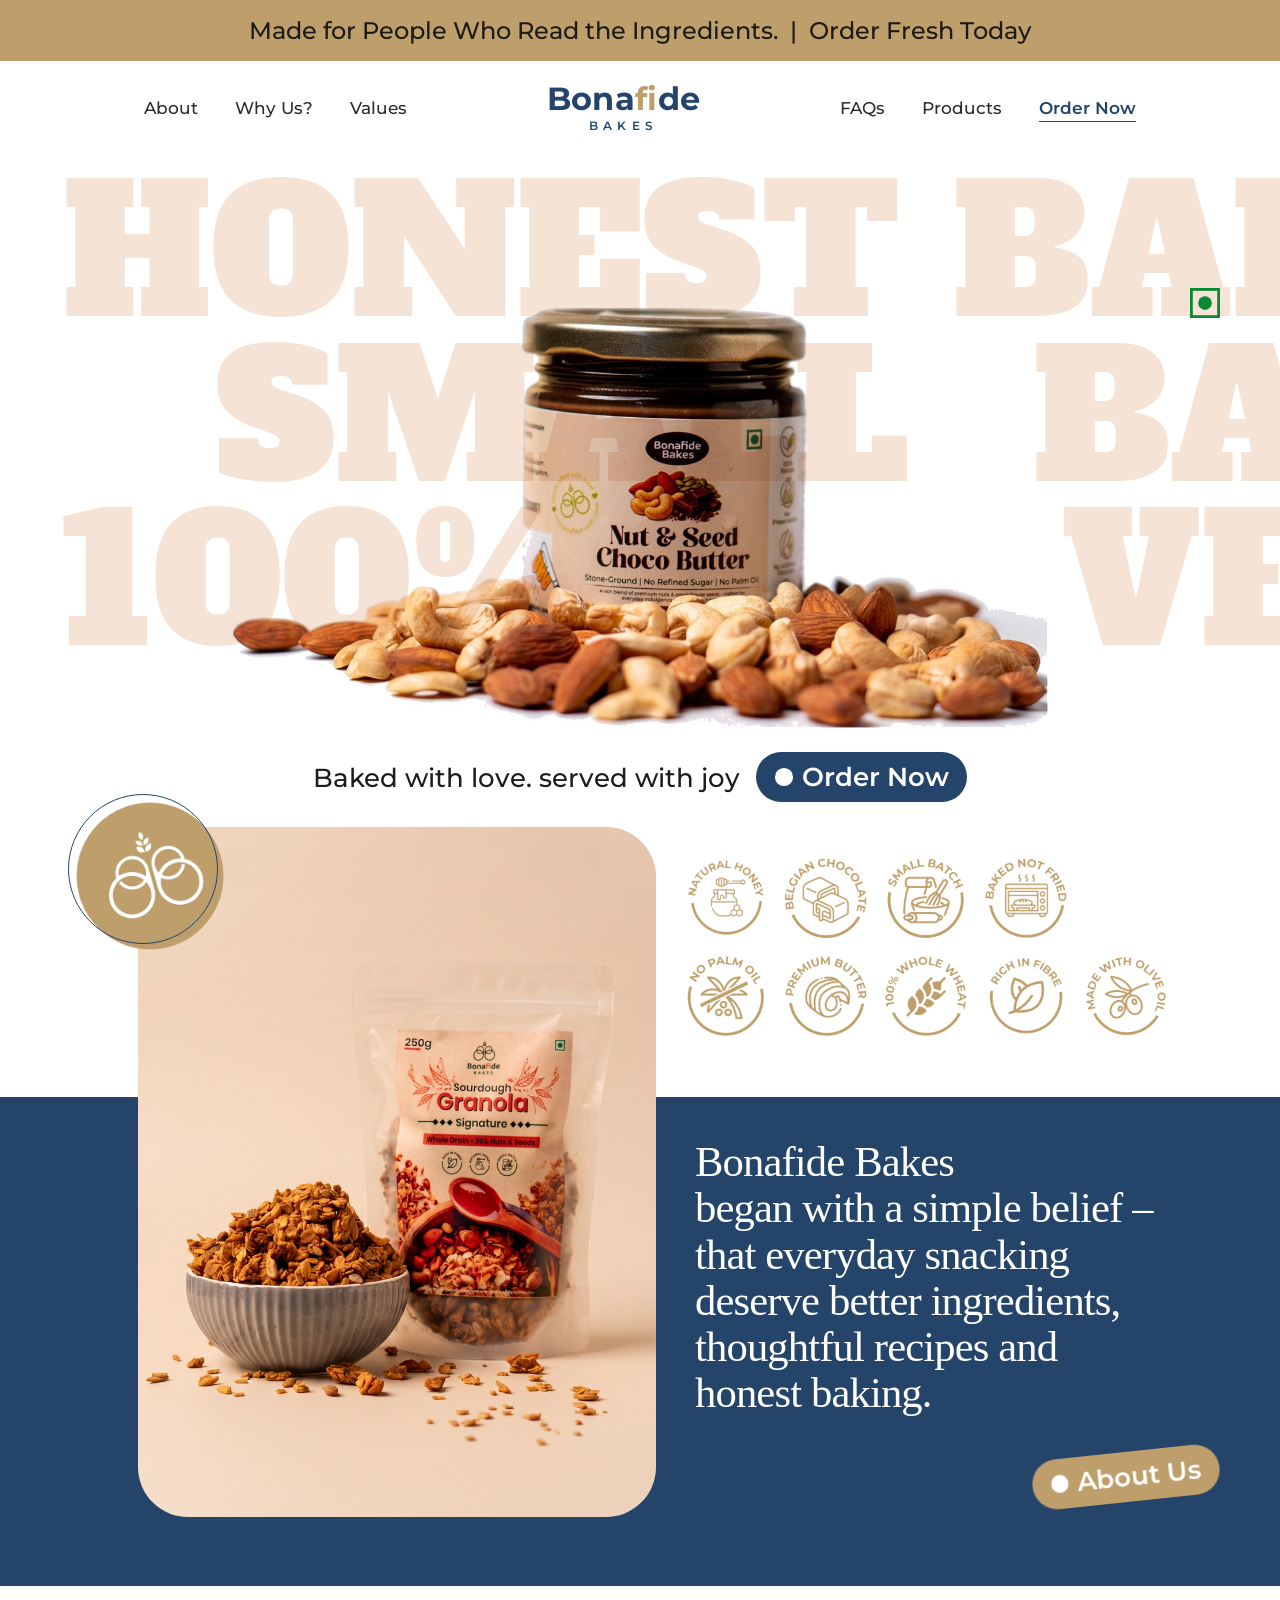
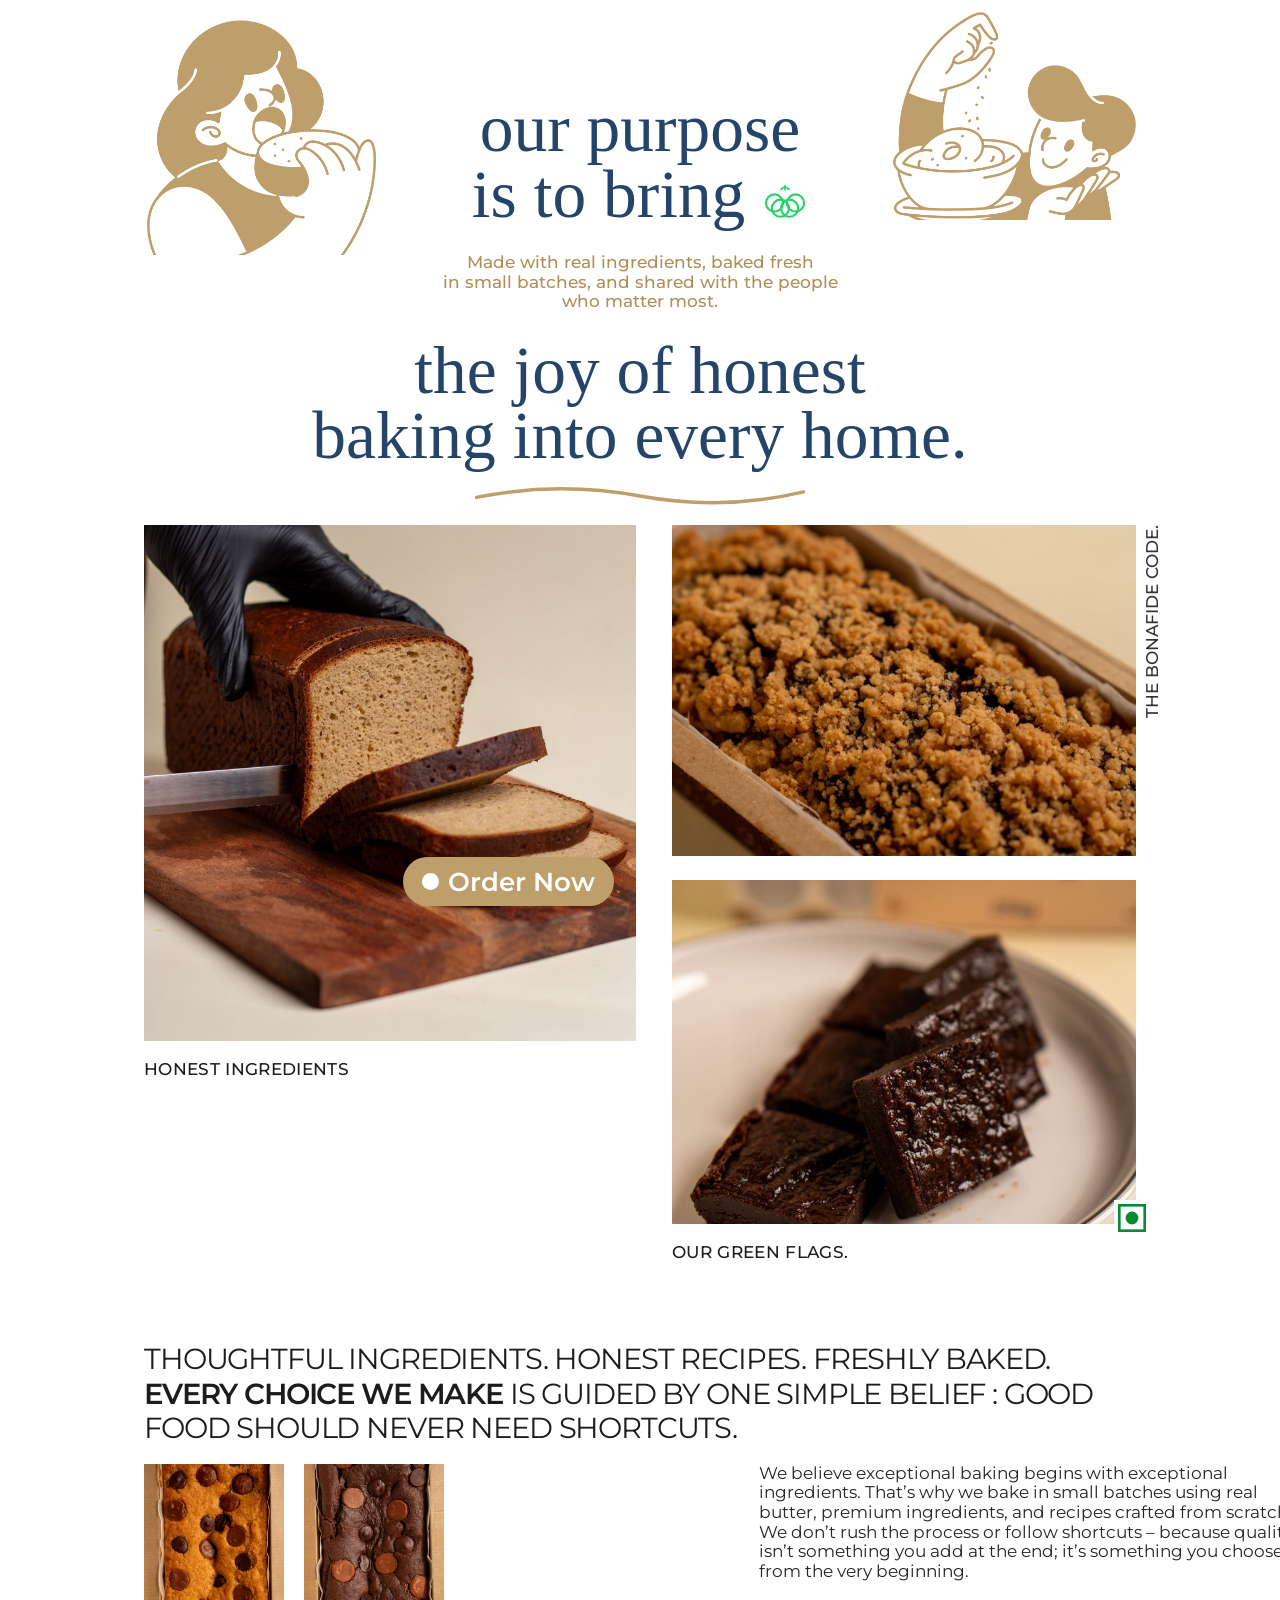
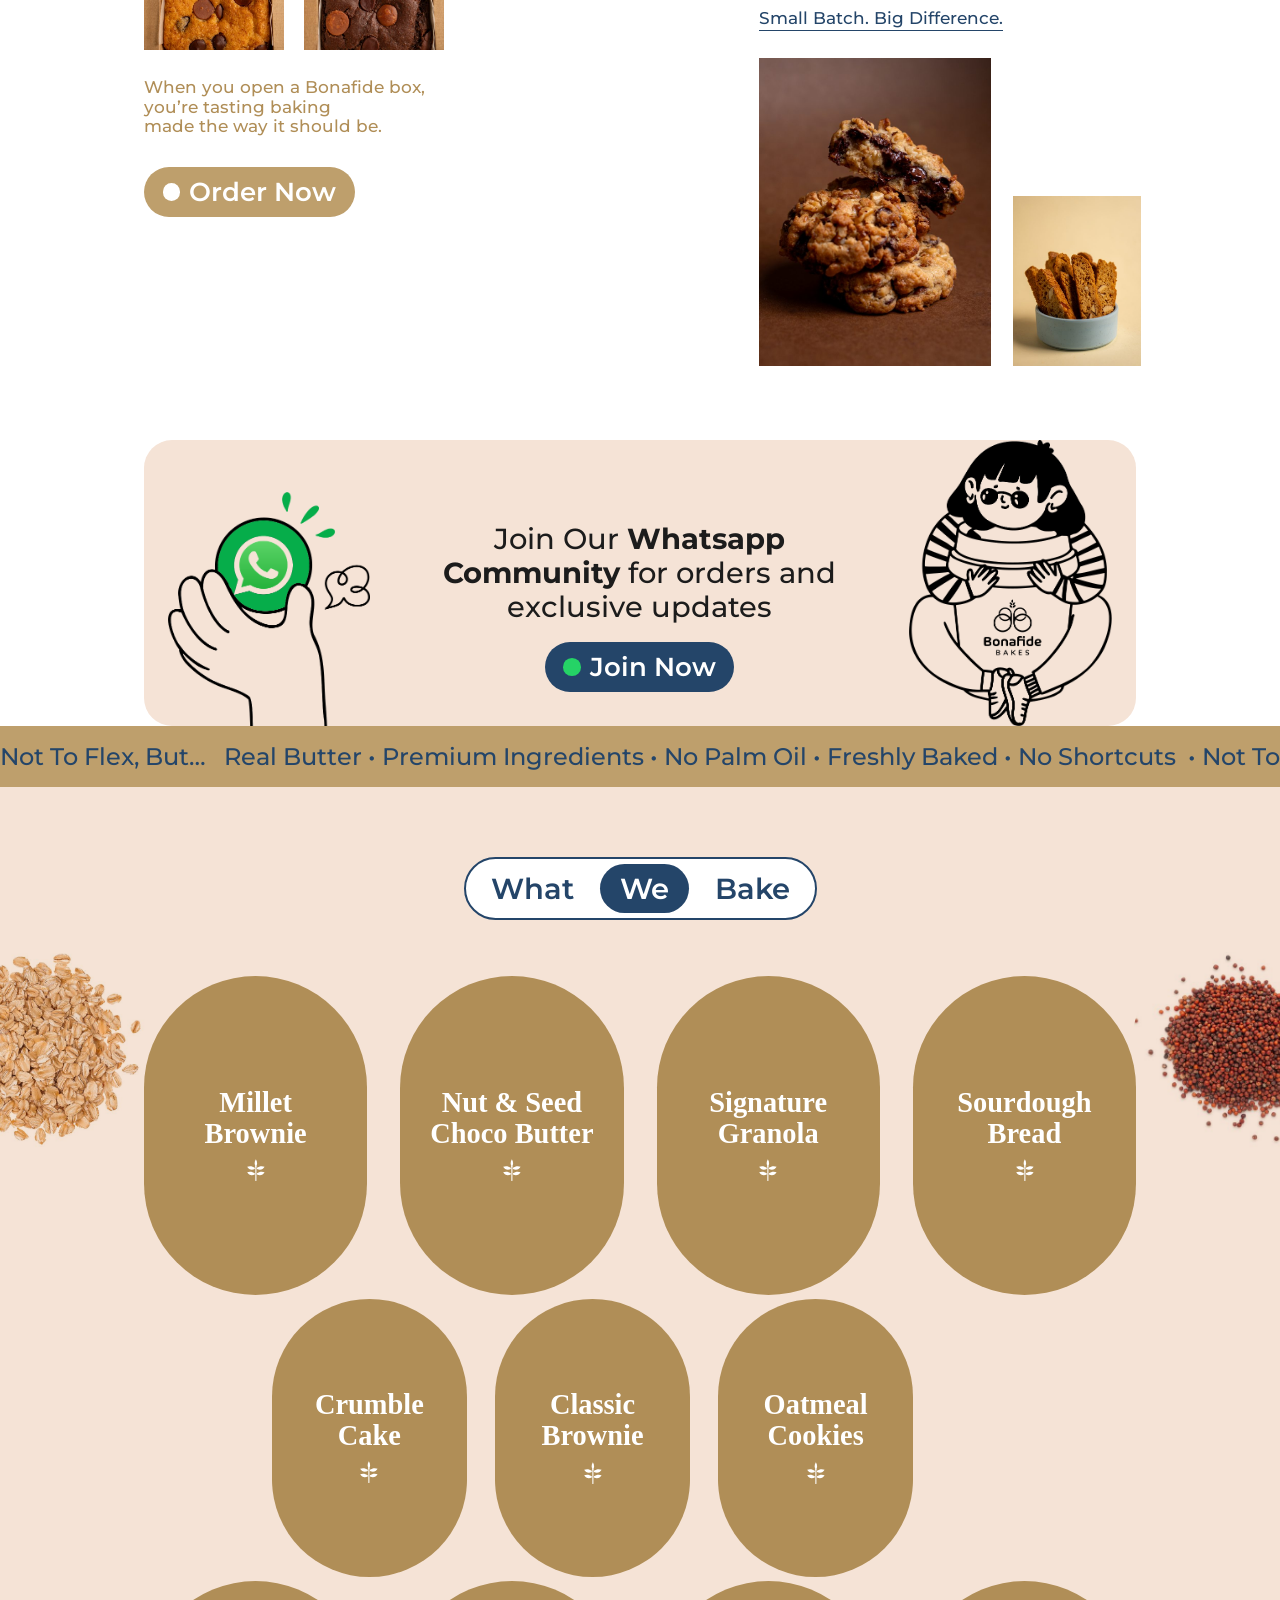
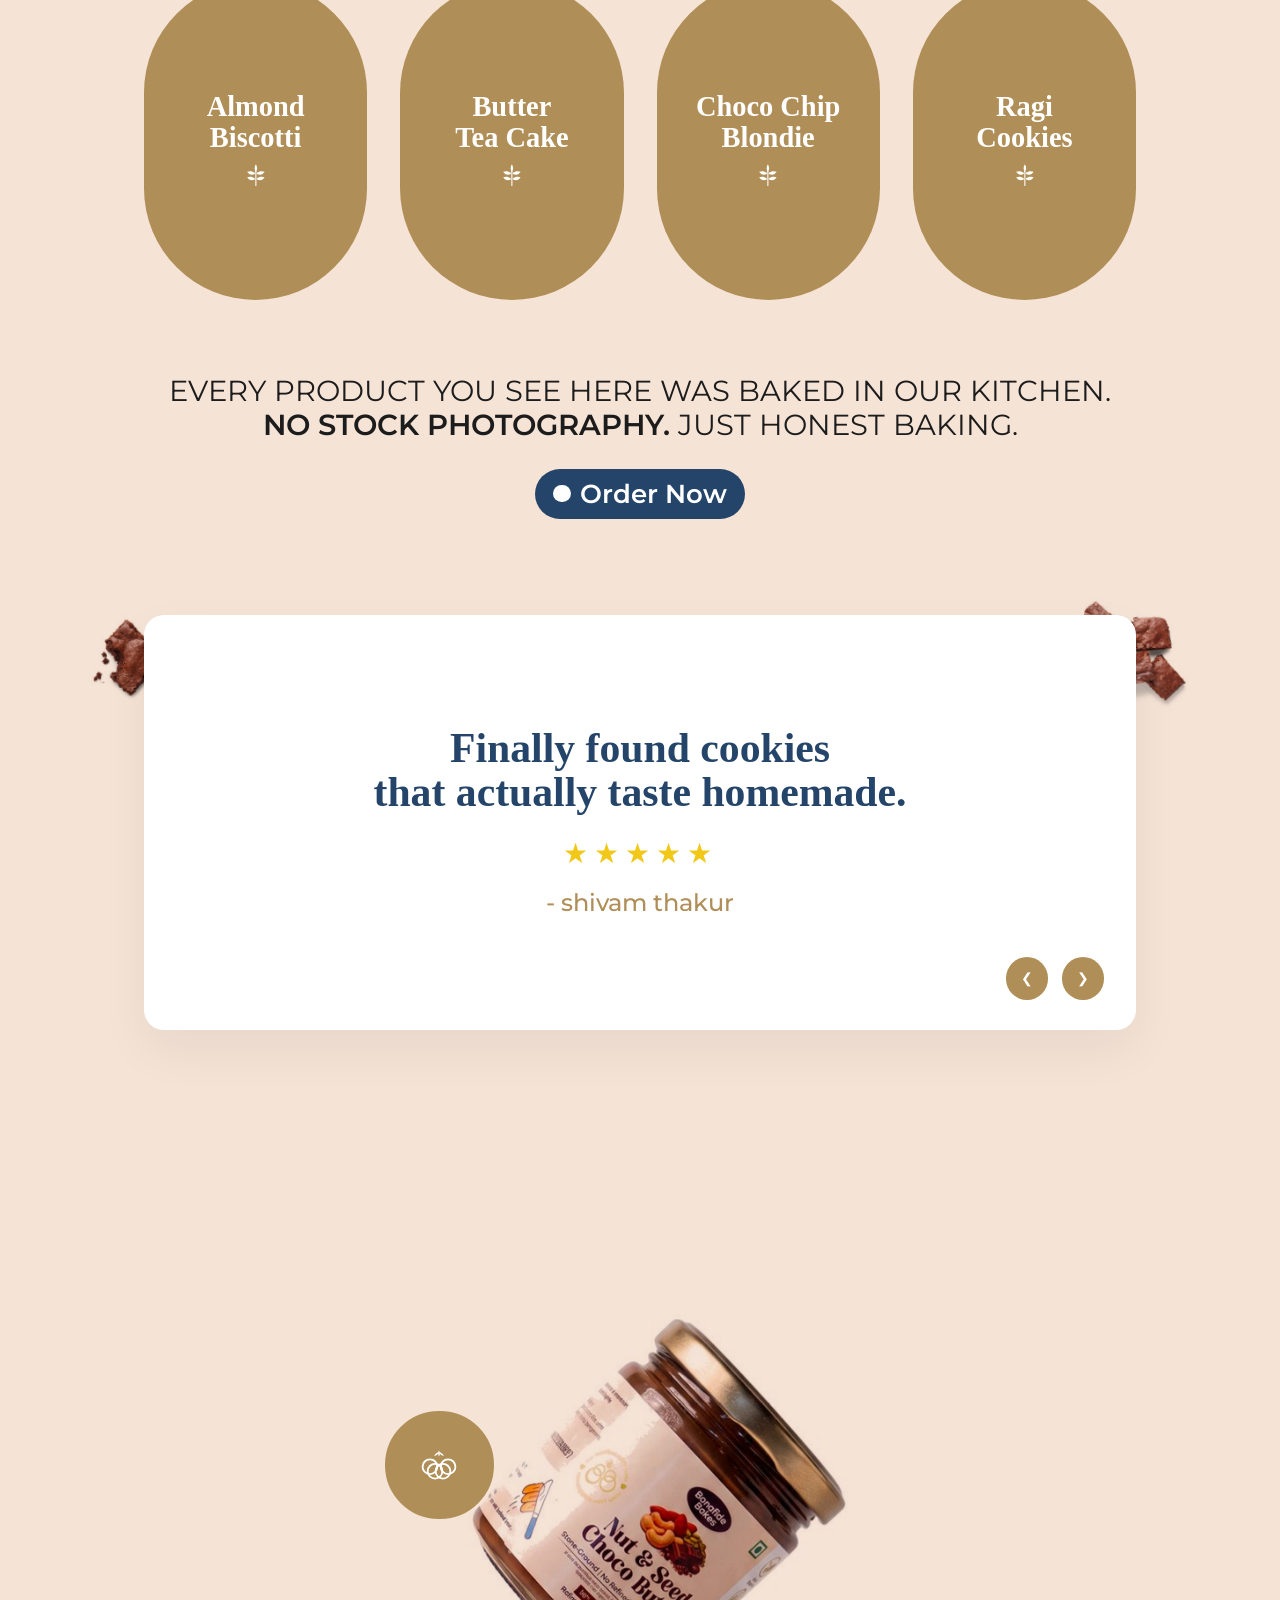
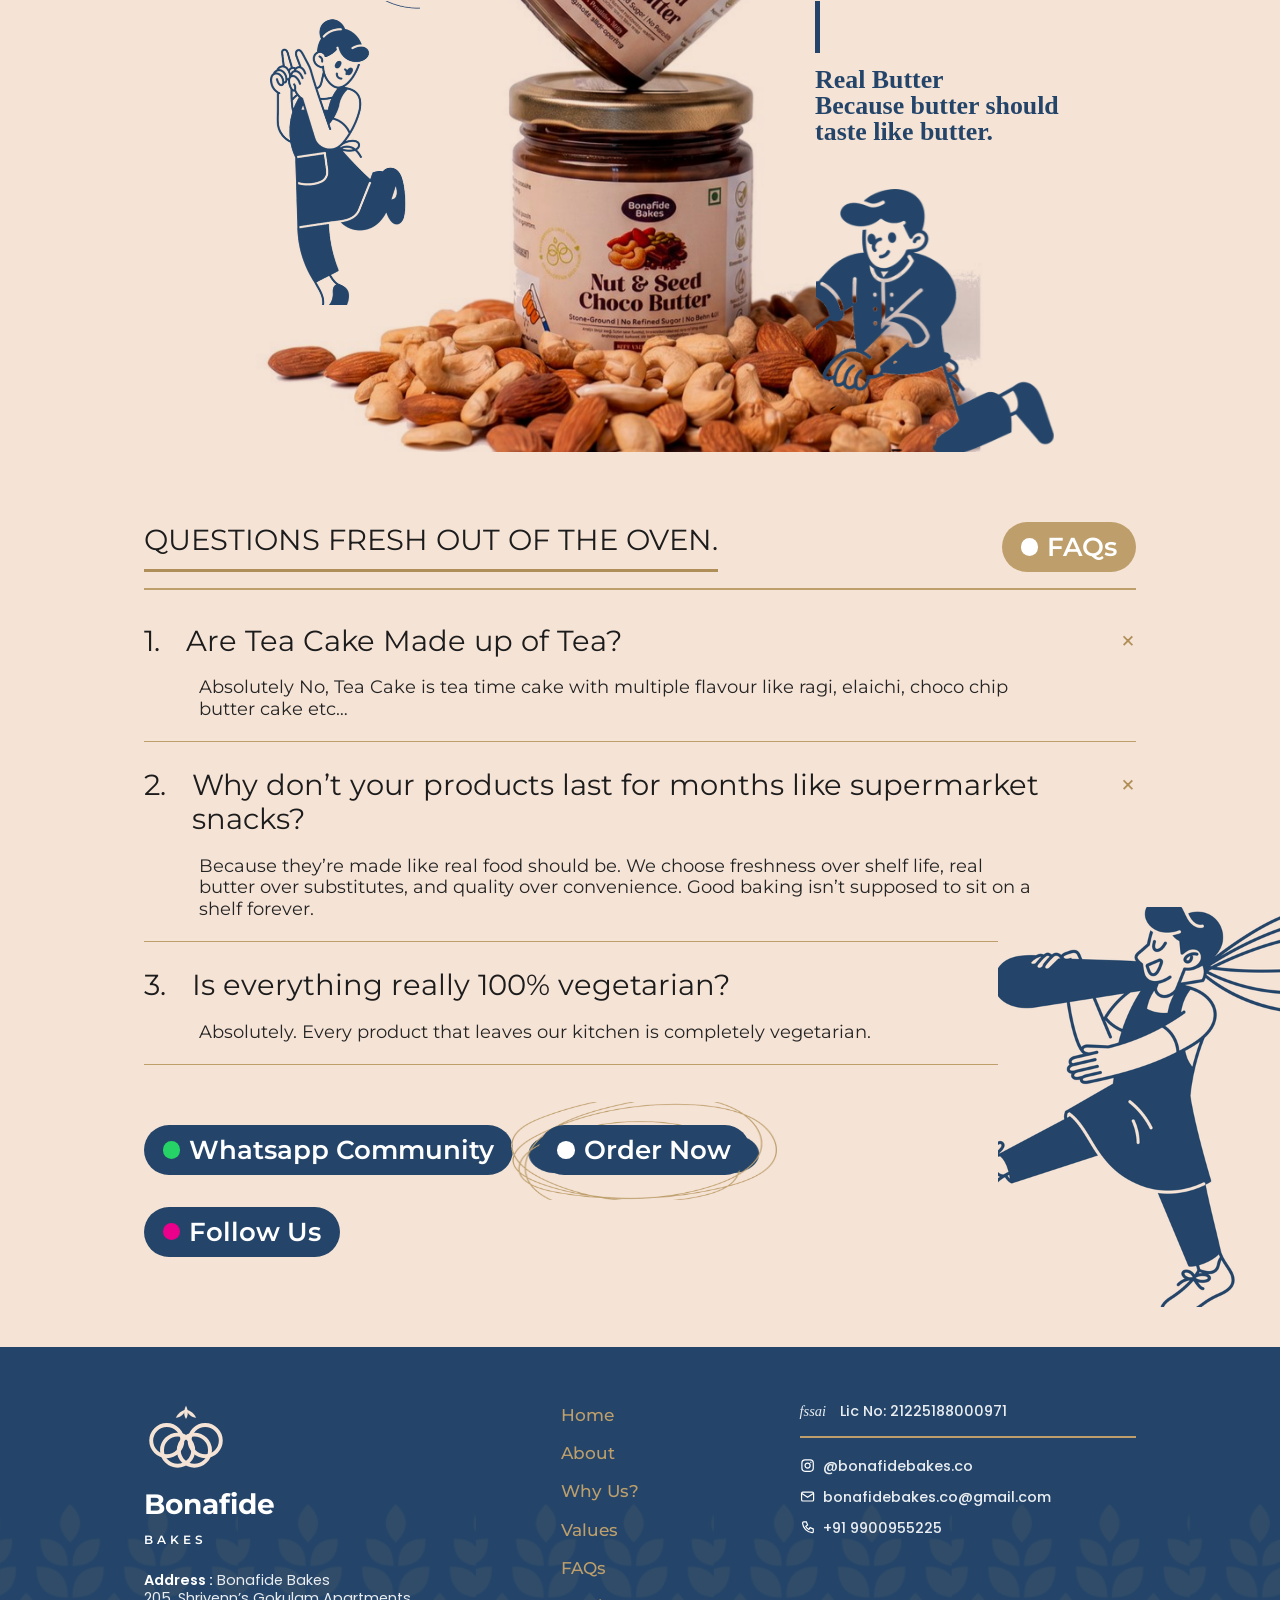
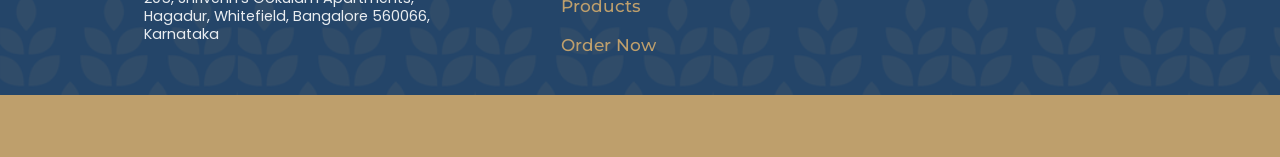
==== commit 9e362a76: "allignment issue for the natural honey" ====
--- a/index.html
+++ b/index.html
@@ -7,34 +7,38 @@
 <meta name="description" content="Made for people who read the ingredients. Bonafide Bakes crafts honest, small-batch baked goods with real butter, no palm oil and no shortcuts.">
 <link rel="preconnect" href="https://fonts.googleapis.com">
 <link rel="preconnect" href="https://fonts.gstatic.com" crossorigin>
-<link href="https://fonts.googleapis.com/css2?family=Alfa+Slab+One&family=Playfair+Display:ital,wght@0,500;0,600;0,700;1,600&family=Poppins:wght@300;400;500;600;700;800&display=swap" rel="stylesheet">
-<link rel="stylesheet" href="styles.css">
+<link href="https://fonts.googleapis.com/css2?family=Alfa+Slab+One&family=Montserrat:wght@400;500;600;700&family=Poppins:wght@400;500;600&display=swap" rel="stylesheet">
+<link rel="stylesheet" href="styles.css?v=4">
 </head>
 <body>
 
-<!-- Reusable brand mark (hidden, referenced via <use>) -->
-<svg width="0" height="0" style="position:absolute">
+<!-- Shared brand mark -->
+<svg width="0" height="0" style="position:absolute" aria-hidden="true">
   <symbol id="brand-mark" viewBox="0 0 140 120">
     <g fill="none" stroke="currentColor" stroke-width="6.5">
-      <circle cx="38" cy="66" r="26"/>
-      <circle cx="56" cy="82" r="26"/>
-      <circle cx="84" cy="82" r="26"/>
-      <circle cx="102" cy="66" r="26"/>
+      <circle cx="38" cy="66" r="26"/><circle cx="56" cy="82" r="26"/>
+      <circle cx="84" cy="82" r="26"/><circle cx="102" cy="66" r="26"/>
     </g>
     <g fill="currentColor">
-      <path d="M70 8 C74 16 74 24 70 30 C66 24 66 16 70 8 Z"/>
-      <path d="M70 14 C78 16 84 21 87 28 C79 27 73 22 70 14 Z"/>
-      <path d="M70 14 C62 16 56 21 53 28 C61 27 67 22 70 14 Z"/>
+      <path d="M70 8c4 8 4 16 0 22-4-6-4-14 0-22Z"/>
+      <path d="M70 14c8 2 14 7 17 14-8-1-14-6-17-14Z"/>
+      <path d="M70 14c-8 2-14 7-17 14 8-1 14-6 17-14Z"/>
+    </g>
+  </symbol>
+  <symbol id="wheat" viewBox="0 0 40 48">
+    <g fill="currentColor">
+      <path d="M20 4c3 5 3 10 0 14-3-4-3-9 0-14Z"/>
+      <path d="M18 20c-4-3-9-4-14-2 3 5 8 7 14 4Zm4 0c4-3 9-4 14-2-3 5-8 7-14 4Z"/>
+      <path d="M18 30c-4-3-9-4-14-2 3 5 8 7 14 4Zm4 0c4-3 9-4 14-2-3 5-8 7-14 4Z"/>
+      <rect x="19" y="16" width="2" height="28" rx="1"/>
     </g>
   </symbol>
 </svg>
 
-<!-- Top announcement bar -->
-<div class="topbar">
-  <p>Made for People Who Read the Ingredients. &nbsp;|&nbsp; Order Fresh Today</p>
-</div>
-
-<!-- Header / Nav -->
+<!-- Announcement bar -->
+<div class="topbar"><p>Made for People Who Read the Ingredients. &nbsp;|&nbsp; Order Fresh Today</p></div>
+
+<!-- Header -->
 <header class="site-header">
   <nav class="navbar">
     <button class="nav-toggle" id="navToggle" aria-label="Toggle navigation" aria-expanded="false">
@@ -59,7 +63,7 @@
 
 <main id="top">
 
-  <!-- Hero -->
+  <!-- HERO -->
   <section class="hero">
     <div class="hero-ghost" aria-hidden="true">
       <span>HONEST BAKING</span>
@@ -70,10 +74,10 @@
     <div class="hero-content">
       <div class="hero-image-wrap">
         <img src="Asset/hero-jar-nuts.jpg" alt="Bonafide Bakes Nut &amp; Seed Choco Butter jar surrounded by cashews and almonds" class="hero-image">
-        <span class="fssai-badge" title="FSSAI Certified">
-          <svg viewBox="0 0 24 24" width="26" height="26"><rect x="1" y="1" width="22" height="22" rx="3" fill="none" stroke="#2fa84f" stroke-width="2"/><circle cx="12" cy="12" r="5.5" fill="#2fa84f"/></svg>
-        </span>
-      </div>
+      </div>
+      <span class="veg-mark" title="100% Vegetarian">
+        <svg viewBox="0 0 24 24" width="30" height="30"><rect x="1" y="1" width="22" height="22" fill="none" stroke="#0a8a34" stroke-width="2.5"/><circle cx="12" cy="12" r="5.5" fill="#0a8a34"/></svg>
+      </span>
 
       <div class="hero-cta">
         <p class="hero-tagline">Baked with love. served with joy</p>
@@ -82,110 +86,91 @@
     </div>
 
     <div class="icon-strip">
-      <div class="icon-strip-badge">
-        <svg viewBox="0 0 140 120" width="56" height="56"><use href="#brand-mark" color="#fff"/></svg>
-      </div>
-      <img src="Asset/granola-bag.jpg" alt="Bonafide Bakes Signature Sourdough Granola" class="icon-strip-photo">
-
-      <ul class="feature-icons">
-        <li>
-          <span class="feature-circle"><svg viewBox="0 0 48 48" width="26" height="26" fill="none" stroke="currentColor" stroke-width="2"><path d="M16 20h16v18a3 3 0 0 1-3 3H19a3 3 0 0 1-3-3V20Z"/><path d="M20 20v-4a4 4 0 0 1 8 0v4"/><path d="M20 27h8M20 33h8"/></svg></span>
-          <span class="feature-label">Natural Honey</span>
-        </li>
-        <li>
-          <span class="feature-circle"><svg viewBox="0 0 48 48" width="26" height="26" fill="none" stroke="currentColor" stroke-width="2"><rect x="12" y="16" width="24" height="16" rx="2"/><path d="M12 24h24M20 16v16M28 16v16"/></svg></span>
-          <span class="feature-label">Belgian Chocolate</span>
-        </li>
-        <li>
-          <span class="feature-circle"><svg viewBox="0 0 48 48" width="26" height="26" fill="none" stroke="currentColor" stroke-width="2"><path d="M14 20a10 10 0 0 0 20 0Z"/><path d="M14 20h20l-2 12H16Z"/><path d="M24 12v4"/></svg></span>
-          <span class="feature-label">Small Batch</span>
-        </li>
-        <li>
-          <span class="feature-circle"><svg viewBox="0 0 48 48" width="26" height="26" fill="none" stroke="currentColor" stroke-width="2"><rect x="10" y="14" width="28" height="22" rx="2"/><path d="M10 22h28"/><circle cx="16" cy="18" r="1.4" fill="currentColor" stroke="none"/><circle cx="21" cy="18" r="1.4" fill="currentColor" stroke="none"/></svg></span>
-          <span class="feature-label">Baked Not Fried</span>
-        </li>
-        <li>
-          <span class="feature-circle"><svg viewBox="0 0 48 48" width="26" height="26" fill="none" stroke="currentColor" stroke-width="2"><ellipse cx="24" cy="24" rx="8" ry="14"/><path d="M14 24h20"/><path d="M12 12l24 24"/></svg></span>
-          <span class="feature-label">No Palm Oil</span>
-        </li>
-        <li>
-          <span class="feature-circle"><svg viewBox="0 0 48 48" width="26" height="26" fill="none" stroke="currentColor" stroke-width="2"><path d="M14 20c0-4 4-6 10-6s10 2 10 6-4 16-10 16-10-12-10-16Z"/><path d="M14 20h20"/></svg></span>
-          <span class="feature-label">Premium Butter</span>
-        </li>
-        <li>
-          <span class="feature-circle"><svg viewBox="0 0 48 48" width="26" height="26" fill="none" stroke="currentColor" stroke-width="2"><path d="M24 10v10M24 10c3 2 3 6 0 8m0-8c-3 2-3 6 0 8"/><path d="M24 20v18M18 24c0 8 2 14 6 14s6-6 6-14"/></svg></span>
-          <span class="feature-label">100% Whole Wheat</span>
-        </li>
-        <li>
-          <span class="feature-circle"><svg viewBox="0 0 48 48" width="26" height="26" fill="none" stroke="currentColor" stroke-width="2"><path d="M24 12c8 4 10 12 6 20-3 6-9 6-12 2-3 4-9 2-8-4 1-6 6-10 14-18Z"/></svg></span>
-          <span class="feature-label">Rich In Fibre</span>
-        </li>
-        <li>
-          <span class="feature-circle"><svg viewBox="0 0 48 48" width="26" height="26" fill="none" stroke="currentColor" stroke-width="2"><path d="M24 10c6 4 10 10 10 16a10 10 0 0 1-20 0c0-6 4-12 10-16Z"/><circle cx="24" cy="26" r="3"/></svg></span>
-          <span class="feature-label">Made With Olive Oil</span>
-        </li>
-      </ul>
-    </div>
-  </section>
-
-  <!-- About -->
+      <div class="icon-strip-left">
+        <span class="brand-badge-lg"><img src="Asset/brand-badge.png" alt="Bonafide Bakes"></span>
+      </div>
+
+      <div class="feature-icons">
+        <ul class="feature-row">
+          <li class="feature"><img src="Asset/badges/natural-honey.png" alt="Natural honey"></li>
+          <li class="feature"><img src="Asset/badges/belgian-chocolate.png" alt="Belgian chocolate"></li>
+          <li class="feature"><img src="Asset/badges/small-batch.png" alt="Small batch"></li>
+          <li class="feature"><img src="Asset/badges/baked-not-fried.png" alt="Baked not fried"></li>
+        </ul>
+        <ul class="feature-row">
+          <li class="feature"><img src="Asset/badges/no-palm-oil.png" alt="No palm oil"></li>
+          <li class="feature"><img src="Asset/badges/premium-butter.png" alt="Premium butter"></li>
+          <li class="feature"><img src="Asset/badges/whole-wheat.png" alt="100% whole wheat"></li>
+          <li class="feature"><img src="Asset/badges/rich-in-fibre.png" alt="Rich in fibre"></li>
+          <li class="feature"><img src="Asset/badges/olive-oil.png" alt="Made with olive oil"></li>
+        </ul>
+      </div>
+    </div>
+  </section>
+
+  <!-- ABOUT -->
   <section class="about" id="about">
     <div class="about-inner">
-      <img src="Asset/granola-bag.jpg" alt="Bowl of sourdough granola" class="about-image">
+      <img src="Asset/granola-bag.jpg" alt="Bowl of Bonafide Bakes sourdough granola beside a signature granola pouch" class="about-image">
       <div class="about-text">
-        <p>Bonafide Bakes began with a simple belief &ndash; that everyday snacking deserve better ingredients, thoughtful recipes and honest baking.</p>
+        <p>Bonafide Bakes<br>began with a simple belief &ndash;<br>that everyday snacking<br>deserve better ingredients,<br>thoughtful recipes and<br>honest baking.</p>
         <a href="#why-us" class="btn btn--tan btn--tilted"><span class="dot dot--white"></span>About Us</a>
       </div>
     </div>
   </section>
 
-  <!-- Purpose -->
+  <!-- PURPOSE -->
   <section class="purpose" id="why-us">
     <p class="vertical-label vertical-label--left">What Makes Us Bonafide?</p>
 
+    <img src="Asset/ill-purpose-left.png" alt="" aria-hidden="true" class="ill ill--purpose-left">
+    <img src="Asset/ill-purpose-right.png" alt="" aria-hidden="true" class="ill ill--purpose-right">
     <div class="purpose-heading">
-      <h2>our purpose<br>is to bring <svg viewBox="0 0 140 120" width="38" height="34" class="inline-mark"><use href="#brand-mark"/></svg></h2>
+      <h2>our purpose<br>is to bring <svg viewBox="0 0 140 120" width="46" height="40" class="inline-mark"><use href="#brand-mark"/></svg></h2>
       <p class="purpose-sub">Made with real ingredients, baked fresh<br>in small batches, and shared with the people<br>who matter most.</p>
       <h2 class="purpose-heading-2">the joy of honest<br>baking into every home.</h2>
-      <svg class="wavy-underline" viewBox="0 0 480 30" width="320" height="20"><path d="M2 20 Q 120 -4 240 18 T 478 12" fill="none" stroke="currentColor" stroke-width="4" stroke-linecap="round"/></svg>
+      <svg class="wavy-underline" viewBox="0 0 480 30" width="330" height="22" aria-hidden="true"><path d="M2 20 Q 120 -4 240 18 T 478 12" fill="none" stroke="currentColor" stroke-width="5" stroke-linecap="round"/></svg>
     </div>
 
     <div class="gallery-row">
       <div class="gallery-col gallery-col--tall">
-        <img src="Asset/bread-loaf.jpg" alt="Freshly sliced sourdough bread loaf" class="gallery-img">
+        <img src="Asset/bread-loaf.jpg" alt="Freshly baked sourdough loaf being sliced" class="gallery-img">
         <a href="https://wa.me/919900955225" target="_blank" rel="noopener" class="btn btn--tan gallery-cta"><span class="dot dot--white"></span>Order Now</a>
         <p class="gallery-caption">HONEST INGREDIENTS</p>
       </div>
       <div class="gallery-col">
         <div class="gallery-code">
-          <img src="Asset/crumble-tray.jpg" alt="Freshly baked crumble tray" class="gallery-img">
+          <img src="Asset/brownie-plate.jpg" alt="Freshly baked crumble cake in a tray" class="gallery-img">
           <p class="vertical-label vertical-label--right">THE BONAFIDE CODE.</p>
-          <span class="fssai-badge fssai-badge--static">
-            <svg viewBox="0 0 24 24" width="24" height="24"><rect x="1" y="1" width="22" height="22" rx="3" fill="none" stroke="#2fa84f" stroke-width="2"/><circle cx="12" cy="12" r="5.5" fill="#2fa84f"/></svg>
+        </div>
+        <div class="gallery-flags">
+          <img src="Asset/crumble-tray.jpg" alt="Plate of freshly baked brownies" class="gallery-img">
+          <span class="veg-mark veg-mark--static">
+            <svg viewBox="0 0 24 24" width="28" height="28"><rect x="1" y="1" width="22" height="22" fill="none" stroke="#0a8a34" stroke-width="2.5"/><circle cx="12" cy="12" r="5.5" fill="#0a8a34"/></svg>
           </span>
         </div>
-        <img src="Asset/brownie-plate.jpg" alt="Plate of freshly baked brownies" class="gallery-img">
         <p class="gallery-caption">OUR GREEN FLAGS.</p>
       </div>
     </div>
   </section>
 
-  <!-- Thoughtful ingredients -->
+  <!-- VALUES / INGREDIENTS -->
   <section class="ingredients" id="values">
     <p class="vertical-label vertical-label--left">Things We Don&rsquo;t Compromise On.</p>
 
     <h2 class="ingredients-heading">
       THOUGHTFUL INGREDIENTS. HONEST RECIPES. FRESHLY BAKED.<br>
-      <strong>EVERY CHOICE WE MAKE</strong> IS GUIDED BY ONE SIMPLE BELIEF : GOOD FOOD SHOULD NEVER NEED SHORTCUTS.
+      <strong>EVERY CHOICE WE MAKE</strong> IS GUIDED BY ONE SIMPLE BELIEF : GOOD<br>
+      FOOD SHOULD NEVER NEED SHORTCUTS.
     </h2>
 
     <div class="ingredients-row">
       <div class="ingredients-left">
         <div class="ingredients-swatches">
-          <img src="Asset/blondie-strip.jpg" alt="Blondie bar close up">
-          <img src="Asset/brownie-strip.jpg" alt="Brownie bar close up">
-        </div>
-        <p class="ingredients-note">When you open a Bonafide box, you&rsquo;re tasting baking made the way it should be.</p>
+          <img src="Asset/blondie-strip.jpg" alt="Choco chip blondie close up">
+          <img src="Asset/brownie-strip.jpg" alt="Chocolate brownie close up">
+        </div>
+        <p class="ingredients-note">When you open a Bonafide box,<br>you&rsquo;re tasting baking<br>made the way it should be.</p>
         <a href="https://wa.me/919900955225" target="_blank" rel="noopener" class="btn btn--tan"><span class="dot dot--white"></span>Order Now</a>
       </div>
 
@@ -193,61 +178,67 @@
         <p>We believe exceptional baking begins with exceptional ingredients. That&rsquo;s why we bake in small batches using real butter, premium ingredients, and recipes crafted from scratch. We don&rsquo;t rush the process or follow shortcuts &ndash; because quality isn&rsquo;t something you add at the end; it&rsquo;s something you choose from the very beginning.</p>
         <a href="#products" class="link-underline">Small Batch. Big Difference.</a>
         <div class="ingredients-photos">
-          <img src="Asset/cookies-stack.jpg" alt="Stack of freshly baked cookies">
+          <img src="Asset/cookies-stack.jpg" alt="Stack of oatmeal chocolate chip cookies">
           <img src="Asset/biscotti-bowl.jpg" alt="Bowl of almond biscotti">
         </div>
       </div>
     </div>
 
-    <!-- WhatsApp CTA -->
     <div class="whatsapp-banner">
-      <div class="whatsapp-icon">
-        <svg viewBox="0 0 32 32" width="42" height="42"><path fill="#25D366" d="M16 3C9 3 3.3 8.6 3.3 15.5c0 2.6.8 5 2.1 7L3 29l6.7-2.3c1.9 1 4.1 1.6 6.3 1.6 7 0 12.7-5.6 12.7-12.5S23 3 16 3Z"/><path fill="#fff" d="M22.4 19.3c-.3-.2-1.9-1-2.2-1.1-.3-.1-.5-.2-.7.1s-.8 1-1 1.3-.3.2-.6.1a9 9 0 0 1-2.6-1.6 9.7 9.7 0 0 1-1.8-2.3c-.2-.3 0-.5.1-.6.1-.1.3-.3.4-.5.2-.2.2-.3.3-.5s0-.4 0-.5c-.1-.2-.7-1.8-1-2.4-.3-.6-.5-.5-.7-.5h-.6c-.2 0-.5.1-.8.4-.3.3-1 1-1 2.5s1.1 2.9 1.2 3.1c.1.2 2.2 3.5 5.4 4.7.8.3 1.4.5 1.8.6.8.3 1.5.2 2-.1.6-.4 1.9-1.1 2.2-2.2.3-1 .3-1.1.2-1.3Z"/></svg>
-      </div>
-      <p class="whatsapp-text">Join Our <strong>Whatsapp</strong> <strong>Community</strong> for orders and exclusive updates</p>
-      <a href="https://wa.me/919900955225" target="_blank" rel="noopener" class="btn btn--navy"><span class="dot dot--green"></span>Join Now</a>
-    </div>
-  </section>
-
-  <!-- Ticker -->
+      <img src="Asset/ill-wa-hand.png" alt="" aria-hidden="true" class="ill--wa-hand">
+      <div class="whatsapp-center">
+        <p class="whatsapp-text">Join Our <strong>Whatsapp</strong><br><strong>Community</strong> for orders and<br>exclusive updates</p>
+        <a href="https://wa.me/919900955225" target="_blank" rel="noopener" class="btn btn--navy"><span class="dot dot--green"></span>Join Now</a>
+      </div>
+      <img src="Asset/ill-wa-girl.png" alt="" aria-hidden="true" class="ill--wa-girl">
+    </div>
+  </section>
+
+  <!-- TICKER -->
   <div class="ticker">
     <div class="ticker-track">
-      <span>Not To Flex, But&hellip; &nbsp; Real Butter &bull; Premium Ingredients &bull; No Palm Oil &bull; Freshly Baked &bull; No Shortcuts &nbsp;&nbsp;</span>
-      <span>Not To Flex, But&hellip; &nbsp; Real Butter &bull; Premium Ingredients &bull; No Palm Oil &bull; Freshly Baked &bull; No Shortcuts &nbsp;&nbsp;</span>
+      <span>Not To Flex, But&hellip; &nbsp; Real Butter &bull; Premium Ingredients &bull; No Palm Oil &bull; Freshly Baked &bull; No Shortcuts &nbsp;&bull;&nbsp; </span>
+      <span>Not To Flex, But&hellip; &nbsp; Real Butter &bull; Premium Ingredients &bull; No Palm Oil &bull; Freshly Baked &bull; No Shortcuts &nbsp;&bull;&nbsp; </span>
     </div>
   </div>
 
-  <!-- What We Bake -->
+  <!-- WHAT WE BAKE -->
   <section class="products" id="products">
+    <p class="vertical-label vertical-label--left">Things We Don&rsquo;t Compromise On.</p>
+
     <div class="products-heading-pill">
       <span>What</span><span class="pill-highlight">We</span><span>Bake</span>
     </div>
 
-    <img src="Asset/oats-pile.jpg" alt="Pile of rolled oats" class="products-deco products-deco--left">
-    <img src="Asset/millet-seeds.jpg" alt="Pile of millet seeds" class="products-deco products-deco--right">
-
-    <ul class="products-grid">
-      <li class="pill-card"><span class="pill-icon">&#127807;</span>Millet<br>Brownie</li>
-      <li class="pill-card"><span class="pill-icon">&#127807;</span>Nut &amp; Seed<br>Choco Butter</li>
-      <li class="pill-card"><span class="pill-icon">&#127807;</span>Signature<br>Granola</li>
-      <li class="pill-card"><span class="pill-icon">&#127807;</span>Sourdough<br>Bread</li>
-      <li class="pill-card"><span class="pill-icon">&#127807;</span>Crumble<br>Cake</li>
-      <li class="pill-card"><span class="pill-icon">&#127807;</span>Classic<br>Brownie</li>
-      <li class="pill-card"><span class="pill-icon">&#127807;</span>Oatmeal<br>Cookies</li>
-      <li class="pill-card"><span class="pill-icon">&#127807;</span>Almond<br>Biscotti</li>
-      <li class="pill-card"><span class="pill-icon">&#127807;</span>Butter<br>Tea Cake</li>
-      <li class="pill-card"><span class="pill-icon">&#127807;</span>Choco Chip<br>Blondie</li>
-      <li class="pill-card"><span class="pill-icon">&#127807;</span>Ragi<br>Cookies</li>
-    </ul>
+    <img src="Asset/oats-pile.jpg" alt="" aria-hidden="true" class="products-deco products-deco--left">
+    <img src="Asset/millet-seeds.jpg" alt="" aria-hidden="true" class="products-deco products-deco--right">
+
+    <div class="products-grid">
+      <ul class="pill-row">
+        <li class="pill-card"><span class="pill-name">Millet<br>Brownie</span><svg viewBox="0 0 40 48" class="pill-icon"><use href="#wheat"/></svg></li>
+        <li class="pill-card"><span class="pill-name">Nut &amp; Seed<br>Choco Butter</span><svg viewBox="0 0 40 48" class="pill-icon"><use href="#wheat"/></svg></li>
+        <li class="pill-card"><span class="pill-name">Signature<br>Granola</span><svg viewBox="0 0 40 48" class="pill-icon"><use href="#wheat"/></svg></li>
+        <li class="pill-card"><span class="pill-name">Sourdough<br>Bread</span><svg viewBox="0 0 40 48" class="pill-icon"><use href="#wheat"/></svg></li>
+      </ul>
+      <ul class="pill-row pill-row--offset">
+        <li class="pill-card"><span class="pill-name">Crumble<br>Cake</span><svg viewBox="0 0 40 48" class="pill-icon"><use href="#wheat"/></svg></li>
+        <li class="pill-card"><span class="pill-name">Classic<br>Brownie</span><svg viewBox="0 0 40 48" class="pill-icon"><use href="#wheat"/></svg></li>
+        <li class="pill-card"><span class="pill-name">Oatmeal<br>Cookies</span><svg viewBox="0 0 40 48" class="pill-icon"><use href="#wheat"/></svg></li>
+      </ul>
+      <ul class="pill-row">
+        <li class="pill-card"><span class="pill-name">Almond<br>Biscotti</span><svg viewBox="0 0 40 48" class="pill-icon"><use href="#wheat"/></svg></li>
+        <li class="pill-card"><span class="pill-name">Butter<br>Tea Cake</span><svg viewBox="0 0 40 48" class="pill-icon"><use href="#wheat"/></svg></li>
+        <li class="pill-card"><span class="pill-name">Choco Chip<br>Blondie</span><svg viewBox="0 0 40 48" class="pill-icon"><use href="#wheat"/></svg></li>
+        <li class="pill-card"><span class="pill-name">Ragi<br>Cookies</span><svg viewBox="0 0 40 48" class="pill-icon"><use href="#wheat"/></svg></li>
+      </ul>
+    </div>
 
     <p class="products-footer-text">EVERY PRODUCT YOU SEE HERE WAS BAKED IN OUR KITCHEN.<br><strong>NO STOCK PHOTOGRAPHY.</strong> JUST HONEST BAKING.</p>
     <a href="https://wa.me/919900955225" target="_blank" rel="noopener" class="btn btn--navy"><span class="dot dot--white"></span>Order Now</a>
 
-    <!-- Testimonial -->
     <div class="testimonial-wrap">
       <img src="Asset/brownie-piece-1.jpg" alt="" class="testimonial-deco testimonial-deco--left" aria-hidden="true">
       <img src="Asset/brownie-piece-3.jpg" alt="" class="testimonial-deco testimonial-deco--right" aria-hidden="true">
-
       <div class="testimonial-card">
         <button class="t-arrow t-arrow--prev" aria-label="Previous testimonial">&#10094;</button>
         <button class="t-arrow t-arrow--next" aria-label="Next testimonial">&#10095;</button>
@@ -255,38 +246,35 @@
           <div class="t-slide is-active">
             <h3>Finally found cookies<br>that actually taste homemade.</h3>
             <div class="stars">&#9733;&#9733;&#9733;&#9733;&#9733;</div>
-            <p class="t-author">&ndash; shivam thakur</p>
+            <p class="t-author">- shivam thakur</p>
           </div>
           <div class="t-slide">
             <h3>The granola tastes like<br>my grandmother made it.</h3>
             <div class="stars">&#9733;&#9733;&#9733;&#9733;&#9733;</div>
-            <p class="t-author">&ndash; ananya rao</p>
+            <p class="t-author">- ananya rao</p>
           </div>
           <div class="t-slide">
-            <h3>No palm oil, no nonsense &ndash;<br>just real honest baking.</h3>
+            <h3>No palm oil, no nonsense -<br>just real honest baking.</h3>
             <div class="stars">&#9733;&#9733;&#9733;&#9733;&#9733;</div>
-            <p class="t-author">&ndash; kabir mehta</p>
+            <p class="t-author">- kabir mehta</p>
           </div>
         </div>
       </div>
     </div>
   </section>
 
-  <!-- Real Butter -->
+  <!-- REAL BUTTER -->
   <section class="real-butter">
-    <div class="real-butter-inner">
-      <div class="real-butter-image-wrap">
-        <img src="Asset/jar-bw-stack.jpg" alt="Bonafide Bakes Nut and Seed Choco Butter jars" class="real-butter-image">
-        <span class="brand-badge">
-          <svg viewBox="0 0 140 120" width="30" height="26"><use href="#brand-mark"/></svg>
-        </span>
-      </div>
+    <div class="rb-stage">
+      <img src="Asset/jar-color-stack.jpg" alt="Bonafide Bakes Nut &amp; Seed Choco Butter jars with cashews and almonds" class="rb-jar">
+      <span class="brand-badge"><svg viewBox="0 0 140 120" width="40" height="34"><use href="#brand-mark"/></svg></span>
+      <img src="Asset/ill-chef-left.png" alt="" aria-hidden="true" class="ill ill--chef-left">
+      <img src="Asset/ill-chef-right.png" alt="" aria-hidden="true" class="ill ill--chef-right">
       <div class="real-butter-text">
         <span class="rb-rule"></span>
         <h3>Real Butter<br>Because butter should<br>taste like butter.</h3>
       </div>
     </div>
-    <img src="Asset/hero-jar-nuts.jpg" alt="Nut and seed choco butter jar with cashews and almonds" class="real-butter-nuts">
   </section>
 
   <!-- FAQ -->
@@ -298,48 +286,35 @@
 
     <div class="accordion">
       <div class="accordion-item is-open">
-        <button class="accordion-trigger">
-          <span><span class="accordion-num">1.</span> Are Tea Cake Made up of Tea?</span>
-          <span class="accordion-plus">+</span>
-        </button>
-        <div class="accordion-panel">
-          <p>Absolutely No, Tea Cake is tea time cake with multiple flavour like ragi, elaichi, choco chip butter cake etc&hellip;</p>
-        </div>
-      </div>
-      <div class="accordion-item">
-        <button class="accordion-trigger">
-          <span><span class="accordion-num">2.</span> Why don&rsquo;t your products last for months like supermarket snacks?</span>
-          <span class="accordion-plus">+</span>
-        </button>
-        <div class="accordion-panel">
-          <p>Because they&rsquo;re made like real food should be. We choose freshness over shelf life, real butter over substitutes, and quality over convenience. Good baking isn&rsquo;t supposed to sit on a shelf forever.</p>
-        </div>
-      </div>
-      <div class="accordion-item">
-        <button class="accordion-trigger">
-          <span><span class="accordion-num">3.</span> Is everything really 100% vegetarian?</span>
-          <span class="accordion-plus">+</span>
-        </button>
-        <div class="accordion-panel">
-          <p>Absolutely. Every product that leaves our kitchen is completely vegetarian.</p>
-        </div>
-      </div>
-    </div>
-
+        <button class="accordion-trigger"><span class="accordion-num">1.</span><span class="accordion-q">Are Tea Cake Made up of Tea?</span><span class="accordion-plus">+</span></button>
+        <div class="accordion-panel"><p>Absolutely No, Tea Cake is tea time cake with multiple flavour like ragi, elaichi, choco chip butter cake etc&hellip;</p></div>
+      </div>
+      <div class="accordion-item is-open">
+        <button class="accordion-trigger"><span class="accordion-num">2.</span><span class="accordion-q">Why don&rsquo;t your products last for months like supermarket snacks?</span><span class="accordion-plus">+</span></button>
+        <div class="accordion-panel"><p>Because they&rsquo;re made like real food should be. We choose freshness over shelf life, real butter over substitutes, and quality over convenience. Good baking isn&rsquo;t supposed to sit on a shelf forever.</p></div>
+      </div>
+      <div class="accordion-item is-open">
+        <button class="accordion-trigger"><span class="accordion-num">3.</span><span class="accordion-q">Is everything really 100% vegetarian?</span><span class="accordion-plus">+</span></button>
+        <div class="accordion-panel"><p>Absolutely. Every product that leaves our kitchen is completely vegetarian.</p></div>
+      </div>
+    </div>
+
+    <img src="Asset/ill-chef-whisk.png" alt="" aria-hidden="true" class="ill ill--chef-whisk">
     <div class="faq-buttons">
       <a href="https://wa.me/919900955225" target="_blank" rel="noopener" class="btn btn--navy"><span class="dot dot--green"></span>Whatsapp Community</a>
-      <a href="https://wa.me/919900955225" target="_blank" rel="noopener" class="btn btn--navy btn--ringed"><span class="dot dot--white"></span>Order Now</a>
-      <a href="https://instagram.com/bonafidebakes.co" target="_blank" rel="noopener" class="btn btn--navy"><span class="dot dot--pink"></span>Follow Us</a>
+      <span class="btn-scribble"><a href="https://wa.me/919900955225" target="_blank" rel="noopener" class="btn btn--navy"><span class="dot dot--white"></span>Order Now</a></span>
+      <span class="btn-break"></span>
+      <a href="https://instagram.com/bonafidebakes.co" target="_blank" rel="noopener" class="btn btn--navy btn--follow"><span class="dot dot--pink"></span>Follow Us</a>
     </div>
   </section>
 
 </main>
 
-<!-- Footer -->
+<!-- FOOTER -->
 <footer class="site-footer">
   <div class="footer-inner">
     <div class="footer-brand">
-      <svg viewBox="0 0 140 120" width="70" height="60" class="footer-mark"><use href="#brand-mark"/></svg>
+      <svg viewBox="0 0 140 120" width="84" height="72" class="footer-mark"><use href="#brand-mark"/></svg>
       <p class="footer-wordmark">Bonafide<br><span>BAKES</span></p>
       <p class="footer-address"><strong>Address :</strong> Bonafide Bakes<br>205, Shrivenn&rsquo;s Gokulam Apartments,<br>Hagadur, Whitefield, Bangalore 560066,<br>Karnataka</p>
     </div>
@@ -357,14 +332,14 @@
     <div class="footer-contact">
       <p class="fssai-lic"><em>fssai</em> Lic No: 21225188000971</p>
       <hr>
-      <p><a href="https://instagram.com/bonafidebakes.co" target="_blank" rel="noopener">@bonafidebakes.co</a></p>
-      <p><a href="mailto:bonafidebakes.co@gmail.com">bonafidebakes.co@gmail.com</a></p>
-      <p><a href="tel:+919900955225">+91 9900955225</a></p>
+      <p><a href="https://instagram.com/bonafidebakes.co" target="_blank" rel="noopener"><svg class="ci" viewBox="0 0 24 24" fill="none" stroke="currentColor" stroke-width="1.9"><rect x="3" y="3" width="18" height="18" rx="5"/><circle cx="12" cy="12" r="4"/><circle cx="17.2" cy="6.8" r="1.1" fill="currentColor" stroke="none"/></svg>@bonafidebakes.co</a></p>
+      <p><a href="mailto:bonafidebakes.co@gmail.com"><svg class="ci" viewBox="0 0 24 24" fill="none" stroke="currentColor" stroke-width="1.9"><rect x="2.5" y="5" width="19" height="14" rx="2"/><path d="m3 7 9 6 9-6"/></svg>bonafidebakes.co@gmail.com</a></p>
+      <p><a href="tel:+919900955225"><svg class="ci" viewBox="0 0 24 24" fill="none" stroke="currentColor" stroke-width="1.9"><path d="M6 3h4l2 5-3 2a13 13 0 0 0 5 5l2-3 5 2v4a2 2 0 0 1-2 2A17 17 0 0 1 4 5a2 2 0 0 1 2-2Z"/></svg>+91 9900955225</a></p>
     </div>
   </div>
   <div class="footer-bottom"></div>
 </footer>
 
-<script src="script.js"></script>
+<script src="script.js?v=4"></script>
 </body>
 </html>
--- a/styles.css
+++ b/styles.css
@@ -1,27 +1,47 @@
 /* ============================================================
-   Bonafide Bakes — stylesheet
+   Bonafide Bakes
+   Type + metrics taken from the source design (1440px artboard):
+     sans   = Montserrat            serif  = Book Antiqua
+     display= Bernard MT Condensed  footer = Poppins
+   Sizes use clamp(min, <design px>/1440*100vw, <design px>) so the
+   layout is pixel-accurate at 1440 and scales down gracefully.
    ============================================================ */
 
 :root{
-  --navy: #1e3a5f;
-  --navy-deep: #17304f;
-  --gold: #be9f6c;
-  --gold-dark: #a9814a;
-  --cream: #f5e3d6;
-  --white: #ffffff;
-  --ink: #1c1c1c;
-  --whatsapp: #25d366;
-  --pink: #eb008b;
-  --star: #f1c718;
-
-  --serif: 'Playfair Display', Georgia, serif;
-  --sans: 'Poppins', -apple-system, BlinkMacSystemFont, sans-serif;
-
-  --container: 1200px;
+  --navy:#244569;
+  --gold:#be9f6c;
+  --gold-dark:#b08e57;
+  --cream:#f5e3d6;
+  --white:#fff;
+  --ink:#1c1c1c;
+  --whatsapp:#25d366;
+  --pink:#eb008b;
+  --star:#f1c718;
+
+  --sans:'Montserrat',-apple-system,BlinkMacSystemFont,sans-serif;
+  --serif:'Book Antiqua',Palatino,'Palatino Linotype','URW Palladio L',Georgia,serif;
+  --display:'Bernard MT Condensed','Alfa Slab One',var(--serif);
+  --poppins:'Poppins',var(--sans);
+
+  --container:992px;   /* design content width */
+  --wide:1160px;       /* hero / about bleed width */
+
+  --fs-nav:clamp(14px,1.29vw,18.5px);      /* 18.5 */
+  --fs-label:clamp(13px,1.29vw,18.5px);
+  --fs-body:clamp(14px,1.29vw,18.5px);
+  --fs-btn:clamp(15px,2.07vw,29.8px);      /* 29.8 */
+  --fs-bar:clamp(14px,1.84vw,26.5px);      /* 26.5 */
+  --fs-h2:clamp(19px,2.25vw,32.4px);       /* 32.4 */
+  --fs-about:clamp(26px,3.33vw,48px);      /* 48   */
+  --fs-purpose:clamp(34px,5.27vw,75.9px);  /* 75.9 */
+  --fs-quote:clamp(25px,3.26vw,47px);      /* 47   */
+  --fs-rb:clamp(20px,2.02vw,29.1px);       /* 29.1 */
+  --fs-faq-a:clamp(14px,1.39vw,20px);      /* 20   */
+  --fs-foot:clamp(13px,1.13vw,16.3px);     /* 16.3 */
 }
 
 *,*::before,*::after{ box-sizing:border-box; }
-html{ scroll-behavior:smooth; }
+html{ scroll-behavior:smooth; overflow-x:hidden; }
 body{
   margin:0;
   font-family:var(--sans);
@@ -32,27 +52,22 @@
 }
 img{ max-width:100%; display:block; }
 svg{ max-width:100%; }
-.about-inner,.real-butter-inner,.ingredients-row,.gallery-row,
-.feature-icons,.products-grid,.faq-buttons,.icon-strip{ min-width:0; }
-.about-inner > *,.real-butter-inner > *,.ingredients-row > *,.gallery-row > *,
-.feature-icons > li,.products-grid > li{ min-width:0; }
 a{ color:inherit; text-decoration:none; }
-h1,h2,h3{ margin:0; font-family:var(--serif); font-weight:600; }
+h1,h2,h3{ margin:0; font-family:var(--serif); font-weight:400; }
 p{ margin:0; }
 ul{ list-style:none; margin:0; padding:0; }
 button{ font-family:inherit; cursor:pointer; }
 
-.wrap{ max-width:var(--container); margin:0 auto; padding:0 24px; }
-
-/* ---------- Buttons ---------- */
+/* ---------- Buttons (design: 238x57 pill, 29.8px semibold) ---------- */
 .btn{
-  display:inline-flex;
-  align-items:center;
-  gap:12px;
-  padding:14px 30px;
+  display:inline-flex; align-items:center;
+  gap:.34em;
+  padding:.34em 0.7em;
   border-radius:999px;
+  font-family:var(--sans);
   font-weight:600;
-  font-size:1rem;
+  font-size:var(--fs-btn);
+  line-height:1.2;
   white-space:nowrap;
   transition:transform .2s ease, box-shadow .2s ease;
   border:none;
@@ -62,697 +77,488 @@
 .btn--tan{ background:var(--gold); color:#fff; }
 .btn--tilted{ transform:rotate(-6deg); }
 .btn--tilted:hover{ transform:rotate(-6deg) translateY(-2px); }
-.btn--ringed{ position:relative; }
-.dot{ width:10px; height:10px; border-radius:50%; flex:none; }
+.dot{ width:.67em; height:.67em; border-radius:50%; flex:none; }
 .dot--white{ background:#fff; }
 .dot--green{ background:var(--whatsapp); }
 .dot--pink{ background:var(--pink); }
 
 .link-underline{
   display:inline-block;
+  font-size:var(--fs-body);
+  font-weight:500;
   color:var(--navy);
-  font-weight:600;
   text-decoration:underline;
   text-underline-offset:6px;
-  margin:18px 0 26px;
-}
-
-/* ---------- Top bar ---------- */
+  margin:26px 0 30px;
+}
+
+/* ---------- Announcement bar (61px tall, 26.5px) ---------- */
 .topbar{
   background:var(--gold);
-  color:var(--navy-deep);
+  color:#1c1a14;
   text-align:center;
-  padding:10px 16px;
-  font-size:.95rem;
+  display:flex; align-items:center; justify-content:center;
+  min-height:61px;
+  padding:8px 16px;
+  font-size:var(--fs-bar);
   font-weight:500;
 }
 
 /* ---------- Header ---------- */
-.site-header{
-  background:#fff;
-  position:relative;
-  z-index:50;
-}
+.site-header{ background:#fff; position:relative; z-index:50; }
 .navbar{
   max-width:var(--container);
   margin:0 auto;
-  padding:20px 24px;
-  display:flex;
-  align-items:center;
-  justify-content:space-between;
+  padding:22px 0;
+  display:flex; align-items:center; justify-content:space-between;
   gap:16px;
 }
-.nav-links{
-  display:flex;
-  gap:34px;
-  font-weight:500;
-  color:#2a2a2a;
-}
-.nav-links a{ position:relative; }
+.nav-links{ display:flex; gap:2.9vw; font-size:var(--fs-nav); font-weight:500; color:#2a2a2a; }
 .nav-links--right .nav-cta{
-  text-decoration:underline;
-  text-underline-offset:6px;
-  color:var(--navy);
-  font-weight:600;
-}
-.logo{ text-align:center; display:flex; flex-direction:column; align-items:center; line-height:1; }
-.logo-bonafide{
-  font-family:var(--sans);
-  font-weight:800;
-  font-size:1.9rem;
-  color:var(--navy);
-  letter-spacing:.5px;
-}
+  text-decoration:underline; text-underline-offset:7px;
+  color:var(--navy); font-weight:600;
+}
+.logo{ display:flex; flex-direction:column; align-items:center; line-height:1; }
+.logo-bonafide{ font-weight:700; font-size:clamp(22px,2.5vw,36px); color:var(--navy); letter-spacing:.3px; }
 .logo-fi{ color:var(--gold); }
-.logo-bakes{
-  font-family:var(--sans);
-  font-weight:600;
-  font-size:.85rem;
-  letter-spacing:.4em;
-  color:var(--navy);
-  margin-top:2px;
-}
-.nav-toggle{
-  display:none;
-  background:none; border:none;
-  width:32px; height:24px;
-  flex-direction:column; justify-content:space-between;
-}
+.logo-bakes{ font-weight:600; font-size:clamp(9px,.97vw,14px); letter-spacing:.42em; color:var(--navy); margin-top:5px; }
+.nav-toggle{ display:none; background:none; border:none; width:32px; height:24px; flex-direction:column; justify-content:space-between; }
 .nav-toggle span{ display:block; height:3px; border-radius:2px; background:var(--navy); }
 
 /* ============================================================
    HERO
    ============================================================ */
-.hero{
-  position:relative;
-  padding:70px 24px 40px;
-  text-align:center;
-  overflow:hidden;
-}
+.hero{ position:relative; padding:0 0 57px; text-align:center; overflow:hidden; }
 .hero-ghost{
-  position:absolute;
-  top:0; left:0; right:0; bottom:0;
-  display:flex;
-  flex-direction:column;
-  align-items:flex-start;
-  justify-content:flex-start;
+  position:absolute; top:0; left:0; right:0; bottom:0;
+  display:flex; flex-direction:column; align-items:flex-start;
   padding-top:1.4vw;
-  z-index:0;
-  pointer-events:none;
-  overflow:hidden;
+  z-index:0; pointer-events:none; overflow:hidden;
 }
 .hero-ghost span{
-  font-family:'Bernard MT Condensed','Alfa Slab One',var(--serif),serif;
+  font-family:var(--display);
   font-weight:400;
-  font-size:13.8vw;
+  font-size:13.8vw;      /* 200px @1440 */
+  line-height:.93;
   color:var(--cream);
-  line-height:.93;
   white-space:nowrap;
 }
 .hero-ghost span:nth-child(1){ margin-left:4.9vw; }
 .hero-ghost span:nth-child(2){ margin-left:16.9vw; word-spacing:.40em; }
 .hero-ghost span:nth-child(3){ margin-left:4.8vw; word-spacing:2.5em; }
 
-/* No z-index here: it would create a stacking context and stop the
-   product shot from blending with the ghost type behind it. */
-.hero-content{ position:relative; max-width:var(--container); margin:0 auto; }
-.hero-image-wrap{ position:relative; display:inline-block; width:100%; max-width:70vw; margin:0 auto; }
-/* Drops the photo's white studio background so the type reads through it. */
-.hero-image{ width:100%; mix-blend-mode:multiply; }
-.fssai-badge{
-  position:absolute; top:-30px; right:-70px;
-  background:#fff; border-radius:8px; padding:8px;
-  box-shadow:0 6px 18px rgba(0,0,0,.12);
-}
-.fssai-badge--static{ position:absolute; bottom:-16px; right:-16px; top:auto; }
+/* No z-index: it would create a stacking context and stop the photo
+   blending with the ghost type behind it. */
+.hero-content{ position:relative; max-width:var(--wide); margin:0 auto; padding-top:11.3vw; }
+.hero-image-wrap{ position:relative; display:block; width:100%; max-width:65vw; margin:0 auto; }
+.hero-image{ width:100%; mix-blend-mode:multiply; }  /* drops white studio bg */
+.veg-mark{ position:absolute; top:10.4vw; right:0; }
+.veg-mark--static{ position:absolute; top:auto; right:-14px; bottom:-16px; background:#fff; padding:4px; }
+
 .hero-cta{
-  margin-top:34px;
-  display:flex;
-  align-items:center;
-  justify-content:center;
-  gap:26px;
-  flex-wrap:wrap;
-}
-.hero-tagline{ font-family:var(--serif); font-style:italic; font-size:1.4rem; color:var(--ink); }
+  position:relative;
+  margin-top:16px;
+  display:flex; align-items:center; justify-content:center;
+  gap:1.3vw; flex-wrap:wrap;
+}
+.hero-tagline{ font-family:var(--sans); font-weight:500; font-size:var(--fs-btn); color:var(--ink); }
 
 .icon-strip{
-  position:relative;
-  z-index:1;
-  max-width:var(--container);
-  margin:56px auto 0;
-  display:grid;
-  grid-template-columns:280px 1fr;
-  align-items:end;
-  gap:30px;
-  text-align:left;
-}
-.icon-strip-badge{
-  position:absolute;
-  top:-46px; left:0;
-  width:110px; height:110px;
-  border-radius:50%;
-  background:var(--gold-dark);
-  border:4px solid var(--navy);
-  display:flex; align-items:center; justify-content:center;
-  z-index:2;
-}
-.icon-strip-photo{
-  width:100%;
-  aspect-ratio:4/3.4;
-  object-fit:cover;
-  border-radius:6px;
-}
-.feature-icons{
-  display:grid;
-  grid-template-columns:repeat(5, 1fr);
-  gap:22px 12px;
-  padding-bottom:10px;
-}
-.feature-icons li{
-  display:flex;
-  flex-direction:column;
-  align-items:center;
-  gap:10px;
-  text-align:center;
-}
-.feature-circle{
-  width:64px; height:64px;
-  border-radius:50%;
-  border:1.5px solid var(--gold-dark);
-  color:var(--gold-dark);
-  display:flex; align-items:center; justify-content:center;
-}
-.feature-label{
-  font-size:.66rem;
-  font-weight:600;
-  letter-spacing:.03em;
-  color:var(--gold-dark);
-  text-transform:uppercase;
-  line-height:1.2;
-}
-
-/* ============================================================
-   ABOUT (navy)
+  position:relative; z-index:1;
+  max-width:var(--wide); margin:52px auto 0;
+  display:grid; grid-template-columns:616px 1fr;
+  gap:0; align-items:start; text-align:left;
+}
+.icon-strip-left{ position:relative; min-height:150px; }
+.brand-badge-lg{
+  position:absolute; top:-52px; left:16px;
+  width:148px; aspect-ratio:1; z-index:3;
+}
+.brand-badge-lg img{ width:100%; height:100%; border-radius:50%; }
+/* thin navy ring, offset up-left as in the design */
+.brand-badge-lg::before{
+  content:""; position:absolute; inset:-8px 6px 6px -8px;
+  border:1.6px solid var(--navy); border-radius:50%;
+}
+/* Badge artwork lifted from the design. Both rows use the same 100px
+   pitch (5 fit the 500px block); row one simply stops after four. */
+.feature-icons{ display:flex; flex-direction:column; gap:10px; max-width:500px; }
+.feature-row{ display:flex; flex-wrap:wrap; }
+.feature{ width:20%; }
+.feature img{ width:100%; height:auto; }
+
+/* ============================================================
+   ABOUT (navy band, 489px tall in design)
    ============================================================ */
 .about{ background:var(--navy); }
 .about-inner{
-  max-width:var(--container);
-  margin:0 auto;
-  display:grid;
-  grid-template-columns:1fr 1.15fr;
-  align-items:center;
-  gap:50px;
-  padding:60px 24px;
-}
-.about-image{ width:100%; border-radius:4px; aspect-ratio:1/0.66; object-fit:cover; }
+  max-width:var(--wide); margin:0 auto;
+  display:grid; grid-template-columns:635px 1fr; gap:0;
+  align-items:start;
+  min-height:489px;
+}
+/* keep the fixed-width children from blowing out the 1fr track */
+.about-inner > *{ min-width:0; }
+/* One continuous photo rising out of the hero. Design places it at
+   x218..736, y907..1597 - i.e. 518x690, lifted 270px above the navy. */
+.about-image{
+  width:518px; max-width:100%;
+  margin:-270px 0 0 78px;
+  border-radius:50px;
+  align-self:start;
+}
+.about-text{ padding:42px 0 0 0; }
+/* design measure is 580px - wider than its grid track, so it must
+   be free to overflow into the full-bleed navy band */
+.about-text p{ width:580px; max-width:none; align-self:flex-start; }
 .about-text p{
   font-family:var(--serif);
   color:#fff;
-  font-size:clamp(1.5rem, 2.6vw, 2.1rem);
-  line-height:1.35;
-  margin-bottom:34px;
-}
-.about-text{ position:relative; }
-.about-text .btn{ position:relative; float:right; }
+  font-size:var(--fs-about);
+  line-height:1.083;
+  margin-bottom:36px;
+  /* Substitute serifs set ~7% wider than the PDF's Book Antiqua, so give
+     the copy its design measure plus a touch of tracking to hold the
+     six intended line breaks. */
+  letter-spacing:-.02em;
+}
+.about-text .btn{ margin-left:auto; display:inline-flex; }
+.about-text{ display:flex; flex-direction:column; align-items:flex-end; }
+.about-text p{ align-self:stretch; }
 
 /* ============================================================
    PURPOSE
    ============================================================ */
-.purpose{
-  position:relative;
-  padding:90px 24px 70px;
-  text-align:center;
-  max-width:var(--container);
-  margin:0 auto;
-}
+.purpose{ position:relative; max-width:var(--container); margin:0 auto; padding:110px 0 24px; text-align:center; }
 .vertical-label{
-  position:absolute;
-  writing-mode:vertical-rl;
-  transform:rotate(180deg);
-  font-size:.8rem;
-  letter-spacing:.05em;
-  color:#333;
-  font-weight:500;
-  white-space:nowrap;
-}
-.vertical-label--left{ left:0; top:0; }
-.vertical-label--right{ right:-8px; top:0; height:100%; color:var(--ink); }
-.purpose-heading h2{
-  color:var(--navy);
-  font-size:clamp(2.2rem, 4.8vw, 3.4rem);
-  line-height:1.15;
-}
-.inline-mark{ color:var(--whatsapp); vertical-align:-4px; }
+  position:absolute; writing-mode:vertical-rl; transform:rotate(180deg);
+  font-size:var(--fs-label); font-weight:500; color:#333; white-space:nowrap;
+}
+.vertical-label--left{ left:-170px; top:0; }
+.vertical-label--right{ right:-26px; top:0; }
+.purpose-heading h2{ color:var(--navy); font-size:var(--fs-purpose); line-height:.97; }
+.inline-mark{ color:var(--whatsapp); vertical-align:-.06em; }
 .purpose-sub{
+  font-size:var(--fs-body); font-weight:500; line-height:1.19;
   color:var(--gold-dark);
-  font-weight:600;
-  font-size:1.02rem;
-  margin:22px auto;
-  max-width:520px;
-  line-height:1.6;
-}
-.purpose-heading-2{
-  color:var(--navy);
-  font-size:clamp(2rem, 4.4vw, 3.1rem);
-  line-height:1.2;
-  margin-top:6px;
-}
-.wavy-underline{ color:var(--gold); margin:26px auto 10px; display:block; }
-
-.gallery-row{
-  display:grid;
-  grid-template-columns:1.05fr 1fr;
-  gap:36px;
-  margin-top:60px;
-  text-align:left;
-}
+  margin:26px auto;
+}
+.purpose-heading-2{ color:var(--navy); font-size:var(--fs-purpose); line-height:.97; margin-top:10px; }
+.wavy-underline{ color:var(--gold); display:block; margin:14px auto 0; }
+
+.gallery-row{ display:grid; grid-template-columns:1.06fr 1fr; gap:36px; margin-top:20px; text-align:left; }
 .gallery-col{ position:relative; }
-.gallery-col--tall{ position:relative; }
-.gallery-img{ width:100%; object-fit:cover; border-radius:4px; }
+.gallery-img{ width:100%; object-fit:cover; }
 .gallery-col--tall .gallery-img{ aspect-ratio:1/1.05; }
-.gallery-cta{
-  position:absolute;
-  right:24px; top:44%;
-  padding:14px 26px;
-}
-.gallery-caption{
-  margin-top:16px;
-  font-weight:600;
-  letter-spacing:.04em;
-  font-size:.85rem;
-  text-transform:uppercase;
-}
+.gallery-cta{ position:absolute; right:22px; top:45%; }
+.gallery-caption{ margin-top:18px; font-size:var(--fs-label); font-weight:500; letter-spacing:.02em; }
 .gallery-code{ position:relative; margin-bottom:24px; }
 .gallery-code .gallery-img{ aspect-ratio:1.4/1; }
-
-/* ============================================================
-   INGREDIENTS / VALUES
-   ============================================================ */
-.ingredients{
-  position:relative;
-  padding:90px 24px 0;
-  max-width:var(--container);
-  margin:0 auto;
-}
+.gallery-flags{ position:relative; }
+.gallery-flags .gallery-img{ aspect-ratio:1.35/1; }
+
+/* ============================================================
+   VALUES / INGREDIENTS
+   ============================================================ */
+.ingredients{ position:relative; max-width:var(--container); margin:0 auto; padding:56px 0 0; }
 .ingredients-heading{
-  font-family:var(--sans);
-  font-weight:400;
-  text-transform:uppercase;
-  font-size:clamp(1.3rem, 2.6vw, 1.9rem);
-  line-height:1.45;
-  max-width:980px;
-  color:var(--ink);
-}
-.ingredients-heading strong{ font-weight:700; }
+  font-family:var(--sans); font-weight:400;
+  font-size:var(--fs-h2); line-height:1.2;
+  text-transform:uppercase; color:var(--ink);
+  /* Design line 2 runs to 1043px - wider than the 992 container.
+     Web Montserrat sets ~8% wider than the PDF's copy, so tighten
+     tracking slightly to preserve the intended 3-line break. */
+  letter-spacing:-.04em;
+  width:min(1090px, 100vw - 48px);
+}
+.ingredients-heading strong{ font-weight:600; }
 .ingredients-row{
-  display:grid;
-  grid-template-columns:.85fr 1.15fr;
-  gap:60px;
-  margin-top:60px;
-}
-.ingredients-swatches{
-  display:flex;
-  gap:14px;
-  margin-bottom:26px;
-}
-.ingredients-swatches img{ width:50%; border-radius:4px; aspect-ratio:1/1.35; object-fit:cover; }
-.ingredients-note{
-  color:var(--gold-dark);
-  font-weight:500;
-  font-size:1.05rem;
-  line-height:1.5;
-  margin-bottom:26px;
-  max-width:280px;
-}
-.ingredients-right p{
-  color:#333;
-  line-height:1.7;
-  font-size:1rem;
-  max-width:520px;
-}
-.ingredients-photos{
-  display:flex;
-  align-items:flex-end;
-  gap:20px;
-}
-.ingredients-photos img:first-child{ width:62%; border-radius:6px; aspect-ratio:1/1.1; object-fit:cover; }
-.ingredients-photos img:last-child{ width:32%; border-radius:6px; aspect-ratio:1/1.1; object-fit:cover; }
-
-/* ---- Whatsapp banner ---- */
+  display:grid; grid-template-columns:300px minmax(0,535px);
+  justify-content:space-between; gap:40px; margin-top:18px;
+  width:min(1150px, 100vw - 48px);
+}
+.ingredients-swatches{ display:flex; gap:20px; margin-bottom:28px; }
+.ingredients-swatches img{ width:140px; aspect-ratio:1/1.33; object-fit:cover; }
+.ingredients-note{ font-size:var(--fs-body); font-weight:500; line-height:1.19; color:var(--gold-dark); margin-bottom:30px; }
+.ingredients-right p{ font-size:var(--fs-body); font-weight:400; line-height:1.19; color:#242424; max-width:535px; }
+.ingredients-photos{ display:flex; align-items:flex-end; gap:22px; }
+.ingredients-photos img:first-child{ width:232px; aspect-ratio:1/1.33; object-fit:cover; }
+.ingredients-photos img:last-child{ width:128px; aspect-ratio:1/1.33; object-fit:cover; }
+
+/* ---- WhatsApp banner (990x286, radius ~28) ---- */
 .whatsapp-banner{
-  margin:90px 0 0;
+  margin:74px 0 0;
   background:var(--cream);
   border-radius:28px;
-  padding:44px 60px;
-  display:flex;
-  align-items:center;
-  gap:34px;
-  flex-wrap:wrap;
+  min-height:286px;
+  padding:34px 46px;
+  display:flex; align-items:center; justify-content:center;
+  gap:2.2vw; flex-wrap:wrap;
 }
 .whatsapp-icon{ flex:none; }
 .whatsapp-text{
-  flex:1 1 320px;
-  font-family:var(--serif);
-  font-size:clamp(1.3rem, 2.6vw, 1.7rem);
-  color:var(--ink);
-  line-height:1.35;
-}
-
-/* ============================================================
-   TICKER
-   ============================================================ */
-.ticker{
-  background:var(--gold);
-  overflow:hidden;
-  padding:16px 0;
-  white-space:nowrap;
-}
-.ticker-track{
-  display:inline-flex;
-  animation:marquee 22s linear infinite;
-}
-.ticker-track span{
-  font-size:1.1rem;
-  font-weight:600;
+  font-family:var(--sans); font-weight:500;
+  font-size:var(--fs-h2); line-height:1.19; text-align:center;
+}
+.whatsapp-text strong{ font-weight:700; }
+
+/* ============================================================
+   TICKER (61px tall, 26.5px)
+   ============================================================ */
+.ticker{ background:var(--gold); overflow:hidden; display:flex; align-items:center; min-height:61px; white-space:nowrap; }
+.ticker-track{ display:inline-flex; animation:marquee 26s linear infinite; }
+.ticker-track span{ font-size:var(--fs-bar); font-weight:500; color:var(--navy); }
+@keyframes marquee{ from{transform:translateX(0)} to{transform:translateX(-50%)} }
+
+/* ============================================================
+   WHAT WE BAKE  — design: pill 224x320, pitch 257/323.5,
+   rows of 4 / 3 (offset half a pitch) / 4
+   ============================================================ */
+.products{ position:relative; background:var(--cream); padding:70px 0 90px; text-align:center; overflow:hidden; }
+.products-deco{ position:absolute; top:150px; width:clamp(150px,17vw,250px); aspect-ratio:1; object-fit:cover; border-radius:50%; mix-blend-mode:multiply; }
+.products-deco--left{ left:-70px; }
+.products-deco--right{ right:-70px; }
+
+.products-heading-pill{
+  position:relative; z-index:1;
+  display:inline-flex; align-items:center; gap:6px;
+  background:#fff; border:2.5px solid var(--navy); border-radius:999px;
+  padding:5px; margin-bottom:56px;
+  font-family:var(--sans); font-weight:600;
+  font-size:clamp(18px,2.28vw,32.9px);
   color:var(--navy);
-  padding-right:20px;
-}
-@keyframes marquee{
-  from{ transform:translateX(0); }
-  to{ transform:translateX(-50%); }
-}
-
-/* ============================================================
-   PRODUCTS / WHAT WE BAKE
-   ============================================================ */
-.products{
-  position:relative;
-  background:var(--cream);
-  padding:80px 24px 100px;
-  text-align:center;
-  overflow:hidden;
-}
-.products-deco{
-  position:absolute;
-  top:120px;
-  width:230px; height:230px;
-  object-fit:cover;
-  border-radius:50%;
-  opacity:.9;
-}
-.products-deco--left{ left:-60px; }
-.products-deco--right{ right:-60px; }
-
-.products-heading-pill{
-  display:inline-flex;
-  align-items:center;
-  gap:6px;
-  background:#fff;
-  border:2px solid var(--navy);
+}
+.products-heading-pill span{ padding:7px 20px; }
+.products-heading-pill .pill-highlight{ background:var(--navy); color:#fff; border-radius:999px; }
+
+.products-grid{ position:relative; z-index:1; max-width:var(--container); margin:0 auto; display:flex; flex-direction:column; gap:4px; }
+.pill-row{ display:grid; grid-template-columns:repeat(4,1fr); gap:3.33%; }
+.pill-row--offset{ margin-left:12.92%; }   /* half a column pitch */
+.pill-card{
+  background:var(--gold-dark); color:#fff;
   border-radius:999px;
-  padding:6px;
-  font-family:var(--serif);
-  font-size:1.3rem;
-  color:var(--navy);
-  margin-bottom:60px;
-  position:relative;
-  z-index:1;
-}
-.products-heading-pill span{ padding:8px 18px; }
-.products-heading-pill .pill-highlight{
-  background:var(--navy);
-  color:#fff;
-  border-radius:999px;
-  font-weight:600;
-}
-
-.products-grid{
-  position:relative;
-  z-index:1;
-  max-width:1020px;
-  margin:0 auto;
-  display:grid;
-  grid-template-columns:repeat(4, 1fr);
-  gap:22px;
-}
-.pill-card{
-  background:var(--gold-dark);
-  color:#fff;
-  border-radius:999px;
-  aspect-ratio:1/1.55;
-  display:flex;
-  flex-direction:column;
-  align-items:center;
-  justify-content:center;
-  gap:10px;
-  font-family:var(--serif);
-  font-weight:600;
-  font-size:1.05rem;
-  line-height:1.3;
-  padding:16px;
+  aspect-ratio:224/320;
+  display:flex; flex-direction:column; align-items:center; justify-content:center;
+  gap:.5em; padding:14px;
   transition:transform .25s ease, background .25s ease;
 }
 .pill-card:hover{ transform:translateY(-6px); background:var(--navy); }
-.pill-icon{ font-size:1.6rem; }
-.products-grid li:nth-child(4n+2){ margin-top:36px; }
-.products-grid li:nth-child(4n+4){ margin-top:-36px; }
+.pill-name{ font-family:var(--serif); font-weight:700; font-size:clamp(15px,2.22vw,32px); line-height:1.08; }
+.pill-icon{ width:clamp(14px,1.7vw,24px); height:auto; color:#fff; }
 
 .products-footer-text{
   position:relative; z-index:1;
-  margin:70px auto 30px;
-  font-weight:500;
-  font-size:1.15rem;
-  line-height:1.6;
-  max-width:640px;
-}
-.products-footer-text strong{ font-weight:700; }
+  margin:74px auto 26px;
+  font-size:var(--fs-h2); font-weight:400; line-height:1.2;
+}
+.products-footer-text strong{ font-weight:600; }
 .products > .btn{ position:relative; z-index:1; }
 
-/* ---- Testimonial ---- */
-.testimonial-wrap{
-  position:relative;
-  max-width:900px;
-  margin:90px auto 0;
-}
-.testimonial-deco{ position:absolute; width:140px; top:-30px; z-index:0; }
-.testimonial-deco--left{ left:-90px; transform:rotate(-8deg); }
-.testimonial-deco--right{ right:-90px; transform:rotate(10deg); }
+/* ---- Testimonial (991x415 card) ---- */
+.testimonial-wrap{ position:relative; max-width:var(--container); margin:96px auto 0; }
+.testimonial-deco{ position:absolute; width:clamp(90px,10vw,150px); top:-26px; z-index:0; mix-blend-mode:multiply; }
+.testimonial-deco--left{ left:-70px; transform:rotate(-8deg); }
+.testimonial-deco--right{ right:-70px; transform:rotate(10deg); }
 .testimonial-card{
-  position:relative;
-  z-index:1;
-  background:#fff;
-  border-radius:20px;
-  padding:60px 90px;
-  box-shadow:0 20px 50px rgba(0,0,0,.08);
-}
+  position:relative; z-index:1;
+  background:#fff; border-radius:20px;
+  min-height:415px;
+  padding:80px 90px;
+  display:flex; align-items:center; justify-content:center;
+  box-shadow:0 20px 50px rgba(0,0,0,.06);
+}
+.t-slides{ width:100%; }
 .t-slide{ display:none; }
 .t-slide.is-active{ display:block; }
-.t-slide h3{
-  color:var(--navy);
-  font-size:clamp(1.4rem, 3vw, 2rem);
-  line-height:1.3;
-}
-.stars{ color:var(--star); font-size:1.4rem; letter-spacing:4px; margin:20px 0; }
-.t-author{ color:var(--gold-dark); font-weight:500; }
+.t-slide h3{ color:var(--navy); font-weight:700; font-size:var(--fs-quote); line-height:1.04; }
+.stars{ color:var(--star); font-size:clamp(18px,2.2vw,32px); letter-spacing:6px; margin:22px 0 18px; }
+.t-author{ font-size:var(--fs-bar); font-weight:500; color:var(--gold-dark); }
 .t-arrow{
-  position:absolute;
-  bottom:26px;
-  width:42px; height:42px;
-  border-radius:50%;
-  background:var(--gold-dark);
-  color:#fff;
-  border:none;
-  font-size:.85rem;
-}
-.t-arrow--prev{ right:80px; }
-.t-arrow--next{ right:30px; }
-
-/* ============================================================
-   REAL BUTTER
-   ============================================================ */
-.real-butter{
-  position:relative;
-  background:var(--cream);
-  padding:100px 24px 60px;
-  overflow:hidden;
-}
-.real-butter-inner{
-  max-width:var(--container);
-  margin:0 auto;
-  display:grid;
-  grid-template-columns:.8fr 1.2fr;
-  align-items:center;
-  gap:50px;
-  position:relative;
-}
-.real-butter-image-wrap{ position:relative; max-width:340px; }
-.real-butter-image{ filter:grayscale(1); mix-blend-mode:multiply; }
+  position:absolute; bottom:30px;
+  width:clamp(34px,3.3vw,48px); aspect-ratio:1;
+  border-radius:50%; background:var(--gold-dark); color:#fff; border:none;
+  font-size:.9rem; display:flex; align-items:center; justify-content:center;
+}
+.t-arrow--prev{ right:88px; }
+.t-arrow--next{ right:32px; }
+
+/* ============================================================
+   REAL BUTTER - design places one 880x1172 composition at x266..1146
+   with the copy overlaid on its right, badge and chefs on top.
+   ============================================================ */
+.real-butter{ position:relative; background:var(--cream); padding:60px 0 0; overflow-x:clip; }
+.rb-stage{ position:relative; width:min(880px, 92vw); margin:0 auto; }
+.rb-jar{ width:100%; mix-blend-mode:multiply; }
 .brand-badge{
-  position:absolute;
-  top:-22px; left:-22px;
-  width:64px; height:64px;
-  background:var(--gold-dark);
-  border-radius:50%;
-  border:3px solid #fff;
-  display:flex; align-items:center; justify-content:center;
-  color:#fff;
-}
-.rb-rule{
-  display:block;
-  width:5px; height:64px;
-  background:var(--navy);
-  margin-bottom:18px;
-}
-.real-butter-text h3{
-  color:var(--navy);
-  font-size:clamp(1.6rem, 3vw, 2.3rem);
-  line-height:1.3;
-}
-.real-butter-nuts{
-  max-width:420px;
-  margin:60px auto 0;
-  mix-blend-mode:multiply;
-}
+  position:absolute; left:20.7%; top:19.5%;
+  width:13%; aspect-ratio:1; border-radius:50%;
+  background:var(--gold-dark); border:3px solid var(--cream);
+  display:flex; align-items:center; justify-content:center; color:#fff; z-index:2;
+}
+.ill--chef-left{ position:absolute; left:8%;  top:36%; width:17%; z-index:2; }
+.ill--chef-right{ position:absolute; left:70%; top:52%; width:27%; z-index:2; }
+.real-butter-text{ position:absolute; left:69.9%; top:36%; z-index:3; }
+.rb-rule{ display:block; width:5px; height:52px; background:var(--navy); margin-bottom:14px; }
+.real-butter-text h3{ color:var(--navy); font-weight:700; font-size:var(--fs-rb); line-height:1.0; white-space:nowrap; }
 
 /* ============================================================
    FAQ
    ============================================================ */
-.faq{
-  background:var(--cream);
-  padding:90px 24px 100px;
-  max-width:var(--container);
-  margin:0 auto;
-}
+.faq{ background:var(--cream); }
+.faq{ max-width:none; padding:70px 0 90px; margin-top:-300px; position:relative; z-index:2; overflow-x:clip; }
+.faq > *{ max-width:var(--container); margin-left:auto; margin-right:auto; }
 .faq-head{
-  display:flex;
-  align-items:center;
-  justify-content:space-between;
-  flex-wrap:wrap;
-  gap:20px;
-  border-bottom:2px solid var(--gold);
-  padding-bottom:20px;
-  margin-bottom:20px;
+  display:flex; align-items:flex-end; justify-content:space-between; gap:20px; flex-wrap:wrap;
+  border-bottom:2px solid var(--gold); padding-bottom:16px; margin-bottom:8px;
 }
 .faq-head h2{
-  font-family:var(--sans);
-  font-weight:400;
-  font-size:clamp(1.3rem, 2.6vw, 1.9rem);
-  text-transform:uppercase;
-  border-bottom:3px solid var(--gold-dark);
-  padding-bottom:10px;
-}
-.accordion-item{ border-bottom:1px solid rgba(0,0,0,.15); padding:26px 0; }
+  font-family:var(--sans); font-weight:400; font-size:var(--fs-h2);
+  text-transform:uppercase; border-bottom:3px solid var(--gold-dark); padding-bottom:12px;
+}
+.accordion-item{ border-bottom:1.5px solid var(--gold); }
 .accordion-trigger{
-  width:100%;
-  background:none; border:none;
-  display:flex; align-items:center; justify-content:space-between;
-  gap:16px;
-  text-align:left;
-  font-family:var(--sans);
-  font-size:1.25rem;
-  color:var(--ink);
-}
-.accordion-num{ color:var(--gold-dark); margin-right:8px; }
-.accordion-plus{ font-size:1.6rem; color:var(--gold-dark); flex:none; transition:transform .25s ease; }
+  width:100%; background:none; border:none;
+  display:flex; align-items:flex-start; gap:.9em;
+  text-align:left; padding:26px 0 18px;
+  font-family:var(--sans); font-weight:400; font-size:var(--fs-h2); line-height:1.2; color:var(--ink);
+}
+.accordion-num{ flex:none; }
+.accordion-q{ flex:1; }
+.accordion-plus{ flex:none; color:var(--gold-dark); transition:transform .25s ease; }
 .accordion-item.is-open .accordion-plus{ transform:rotate(45deg); }
-.accordion-panel{
-  max-height:0;
-  overflow:hidden;
-  transition:max-height .3s ease;
-}
-.accordion-item.is-open .accordion-panel{ max-height:200px; }
+.accordion-panel{ max-height:0; overflow:hidden; transition:max-height .3s ease; }
+.accordion-item.is-open .accordion-panel{ max-height:260px; }
 .accordion-panel p{
-  padding-top:16px;
-  color:#333;
-  line-height:1.6;
-  max-width:800px;
-}
-
-.faq-buttons{
-  display:flex;
-  gap:20px;
-  flex-wrap:wrap;
-  margin-top:50px;
-}
-
-/* ============================================================
-   FOOTER
-   ============================================================ */
-.site-footer{ background:var(--navy); }
+  font-size:var(--fs-faq-a); line-height:1.2; color:#242424;
+  padding:0 0 22px 3.1em; max-width:900px;
+}
+.faq-buttons{ display:flex; gap:26px; flex-wrap:wrap; margin-top:60px; }
+
+/* ============================================================
+   FOOTER (navy 338px + gold 62px)
+   ============================================================ */
+.site-footer{
+  background:var(--navy) url("Asset/footer-pattern.png") repeat-x top left;
+  background-size:auto 100%;
+}
 .footer-inner{
-  max-width:var(--container);
-  margin:0 auto;
-  padding:70px 24px 40px;
-  display:grid;
-  grid-template-columns:1.2fr .8fr 1fr;
-  gap:40px;
-}
-.footer-mark{ color:var(--cream); margin-bottom:14px; }
-.footer-wordmark{
-  font-family:var(--sans);
-  font-weight:800;
-  font-size:1.6rem;
-  color:#fff;
-  line-height:1.15;
-  margin-bottom:20px;
-}
-.footer-wordmark span{ font-size:.7rem; letter-spacing:.3em; font-weight:600; }
-.footer-address{ color:#dbe3ea; line-height:1.7; font-size:.95rem; }
-.footer-address strong{ color:#fff; }
-.footer-links{ display:flex; flex-direction:column; gap:14px; padding-top:6px; }
-.footer-links a{ color:var(--gold); font-size:1.02rem; }
+  max-width:var(--container); margin:0 auto;
+  padding:54px 0 40px;
+  display:grid; grid-template-columns:1.15fr .62fr 1fr; gap:30px;
+}
+.footer-mark{ color:var(--cream); margin-bottom:12px; }
+.footer-wordmark{ font-family:var(--sans); font-weight:700; font-size:clamp(20px,2.2vw,32px); color:#fff; line-height:1.1; margin-bottom:22px; }
+.footer-wordmark span{ font-size:.42em; letter-spacing:.34em; font-weight:600; }
+.footer-address{ font-family:var(--poppins); font-size:var(--fs-foot); font-weight:400; line-height:1.23; color:#e9edf1; }
+.footer-address strong{ font-weight:600; color:#fff; }
+.footer-links{ display:flex; flex-direction:column; gap:1.15em; padding-top:4px; }
+.footer-links a{ font-size:var(--fs-nav); font-weight:500; color:var(--gold); }
 .footer-contact{ color:#fff; }
-.fssai-lic{ font-size:1.05rem; }
-.fssai-lic em{ font-family:var(--serif); font-style:italic; margin-right:8px; }
-.footer-contact hr{ border:none; border-top:1px solid rgba(255,255,255,.25); margin:16px 0; }
-.footer-contact p{ margin-bottom:10px; font-size:.95rem; color:#dbe3ea; }
-.footer-bottom{ height:26px; background:var(--gold); }
+.fssai-lic{ font-size:clamp(18px,2.01vw,29px); font-weight:500; }
+.fssai-lic em{ font-family:var(--serif); font-style:italic; margin-right:10px; }
+.footer-contact hr{ border:none; border-top:2px solid var(--gold); margin:14px 0 18px; }
+.footer-contact p{ font-family:var(--poppins); font-size:var(--fs-foot); font-weight:500; margin-bottom:10px; color:#e9edf1; }
+.footer-contact .ci{ display:inline-block; width:1.5em; color:#fff; }
+.footer-bottom{ height:62px; background:var(--gold); }
 
 /* ============================================================
    RESPONSIVE
    ============================================================ */
-@media (max-width: 980px){
-  .about-inner,
-  .real-butter-inner,
-  .ingredients-row,
-  .gallery-row{ grid-template-columns:1fr; }
-  .icon-strip{ grid-template-columns:1fr; }
-  .icon-strip-badge{ position:static; margin-bottom:20px; }
+@media (max-width:1200px){
+  .navbar,.purpose,.ingredients,.products-grid,.testimonial-wrap,
+  .real-butter-inner,.faq > *,.footer-inner{ padding-left:24px; padding-right:24px; }
+  .hero-content,.icon-strip,.about-inner{ padding-left:24px; padding-right:24px; }
+  .vertical-label--left{ left:-8px; }
+}
+@media (max-width:1080px){
+  .icon-strip,.about-inner{ grid-template-columns:1fr; }
+  .about-image{ width:100%; max-width:518px; margin:-120px auto 0; }
+  .about-text p{ width:100%; max-width:100%; }
+  .about-text{ align-items:flex-start; padding:26px 0 40px; }
+  .about-text .btn{ margin-left:0; }
+  .icon-strip-left{ min-height:0; margin-bottom:16px; }
+  .brand-badge-lg{ position:static; }
+}
+@media (max-width:900px){
+  .gallery-row,.ingredients-row,.real-butter-inner{ grid-template-columns:1fr; }
   .footer-inner{ grid-template-columns:1fr 1fr; }
   .footer-brand{ grid-column:1/-1; }
-  .real-butter-nuts{ margin-top:40px; }
   .testimonial-deco{ display:none; }
-}
-
-@media (max-width: 720px){
+  .products-deco{ display:none; }
+  .vertical-label{ display:none; }
+  .testimonial-card{ padding:50px 30px 90px; min-height:0; }
+  .whatsapp-banner{ min-height:0; }
+}
+@media (max-width:720px){
   .navbar{ flex-wrap:wrap; }
   .nav-toggle{ display:flex; order:1; }
   .logo{ order:2; margin:0 auto; }
   .nav-links{ order:3; flex-basis:100%; flex-direction:column; align-items:center; gap:14px; display:none; padding-top:16px; }
   .nav-links.is-open{ display:flex; }
-  .feature-icons{ grid-template-columns:repeat(3, 1fr); }
-  .vertical-label{ display:none; }
-  .products-deco{ display:none; }
-  .products-grid{ grid-template-columns:repeat(2, 1fr); }
-  .products-grid li:nth-child(4n+2),
-  .products-grid li:nth-child(4n+4){ margin-top:0; }
-  .testimonial-card{ padding:44px 26px; }
-  .t-arrow--prev{ right:64px; }
-  .whatsapp-banner{ padding:30px 26px; text-align:center; justify-content:center; }
-  .faq-buttons{ justify-content:center; }
-  .about-text .btn{ float:none; }
-  .hero-image-wrap{ max-width:340px; }
-  .fssai-badge{ right:-10px; top:-16px; }
-}
-
-@media (max-width: 480px){
-  .products-grid{ grid-template-columns:repeat(2, 1fr); gap:14px; }
-  .pill-card{ font-size:.85rem; aspect-ratio:1/1.3; }
-  .btn{ padding:12px 22px; font-size:.92rem; }
-  .feature-icons{ grid-template-columns:repeat(2, 1fr); }
-  .hero-ghost{ padding-top:40px; }
-  .testimonial-card{ padding:36px 20px 76px; }
-  .t-arrow{ bottom:20px; }
-  .whatsapp-text{ text-align:center; }
-  .whatsapp-banner{ gap:18px; }
-}
+  :root{ --fs-btn:17px; --fs-bar:15px; --fs-h2:19px; --fs-body:14.5px; --fs-nav:16px; }
+  .hero-image-wrap{ max-width:88vw; }
+  .veg-mark{ top:16vw; right:2vw; }
+  .feature-row{ justify-content:center; }
+  .feature{ width:25%; }
+  .pill-row{ grid-template-columns:repeat(2,1fr); gap:12px; }
+  .pill-row--offset{ margin-left:0; }
+  .products-grid{ gap:12px; }
+  .ingredients-swatches img{ width:46%; }
+  .ingredients-photos img:first-child{ width:60%; }
+  .ingredients-photos img:last-child{ width:34%; }
+  .faq-buttons{ gap:14px; }
+  .t-arrow--prev{ right:70px; }
+}
+@media (max-width:480px){
+  .feature{ width:33.333%; }
+  .whatsapp-banner{ padding:26px 20px; }
+  .about-image{ margin:-60px auto 0; border-radius:26px; }
+}
+
+/* ============================================================
+   Decorative line-art lifted from the source design
+   ============================================================ */
+.ill{ position:absolute; pointer-events:none; user-select:none; z-index:0; }
+
+.purpose{ overflow:visible; }
+.ill--purpose-left{ left:.3%;  top:34px; width:clamp(120px,17.9vw,258px); }
+.ill--purpose-right{ right:0; top:26px; width:clamp(120px,19vw,274px); }
+.purpose-heading{ position:relative; z-index:1; }
+
+.whatsapp-banner{ position:relative; overflow:hidden; align-items:flex-end; justify-content:space-between; gap:0; padding:0 24px; }
+.whatsapp-banner{ height:286px; }
+.ill--wa-hand{ height:82%; width:auto; align-self:flex-end; flex:none; }
+.ill--wa-girl{ height:100%; width:auto; align-self:flex-end; flex:none; }
+.whatsapp-center{ display:flex; flex-direction:column; align-items:center; gap:18px; padding:0 8px 34px; flex:1 1 auto; }
+
+
+.faq{ position:relative; }
+.ill--chef-whisk{ right:0; bottom:40px; width:clamp(120px,22vw,320px); }
+.btn-scribble{ position:relative; display:inline-flex; }
+.btn-scribble::before{
+  content:""; position:absolute; left:-13%; top:-46%;
+  width:126%; height:196%;
+  background:url("Asset/ill-scribble.png") center/100% 100% no-repeat;
+  pointer-events:none; z-index:0;
+}
+.btn-scribble .btn{ position:relative; z-index:1; }
+.btn-break{ flex-basis:100%; height:0; }
+.faq-buttons{ position:relative; z-index:1; }
+
+@media (max-width:900px){
+  .ill--purpose-left,.ill--purpose-right,.ill--chef-left,
+  .ill--chef-right,.ill--chef-whisk{ display:none; }
+  .ill--wa-hand,.ill--wa-girl{ opacity:.35; }
+}
+
+.footer-contact .ci{ width:1.05em; height:1.05em; vertical-align:-.18em; margin-right:.55em; color:#fff; display:inline-block; }
+.faq-buttons{ align-items:center; row-gap:16px; }
+
+@media (max-width:900px){
+  /* stack the Real Butter copy under the jar instead of overlaying it */
+  .real-butter-text{ position:static; margin:18px auto 0; text-align:center; }
+  .real-butter-text h3{ white-space:normal; }
+  .rb-rule{ margin:0 auto 14px; }
+  .real-butter{ padding-bottom:40px; }
+  .faq{ margin-top:-60px; }
+}
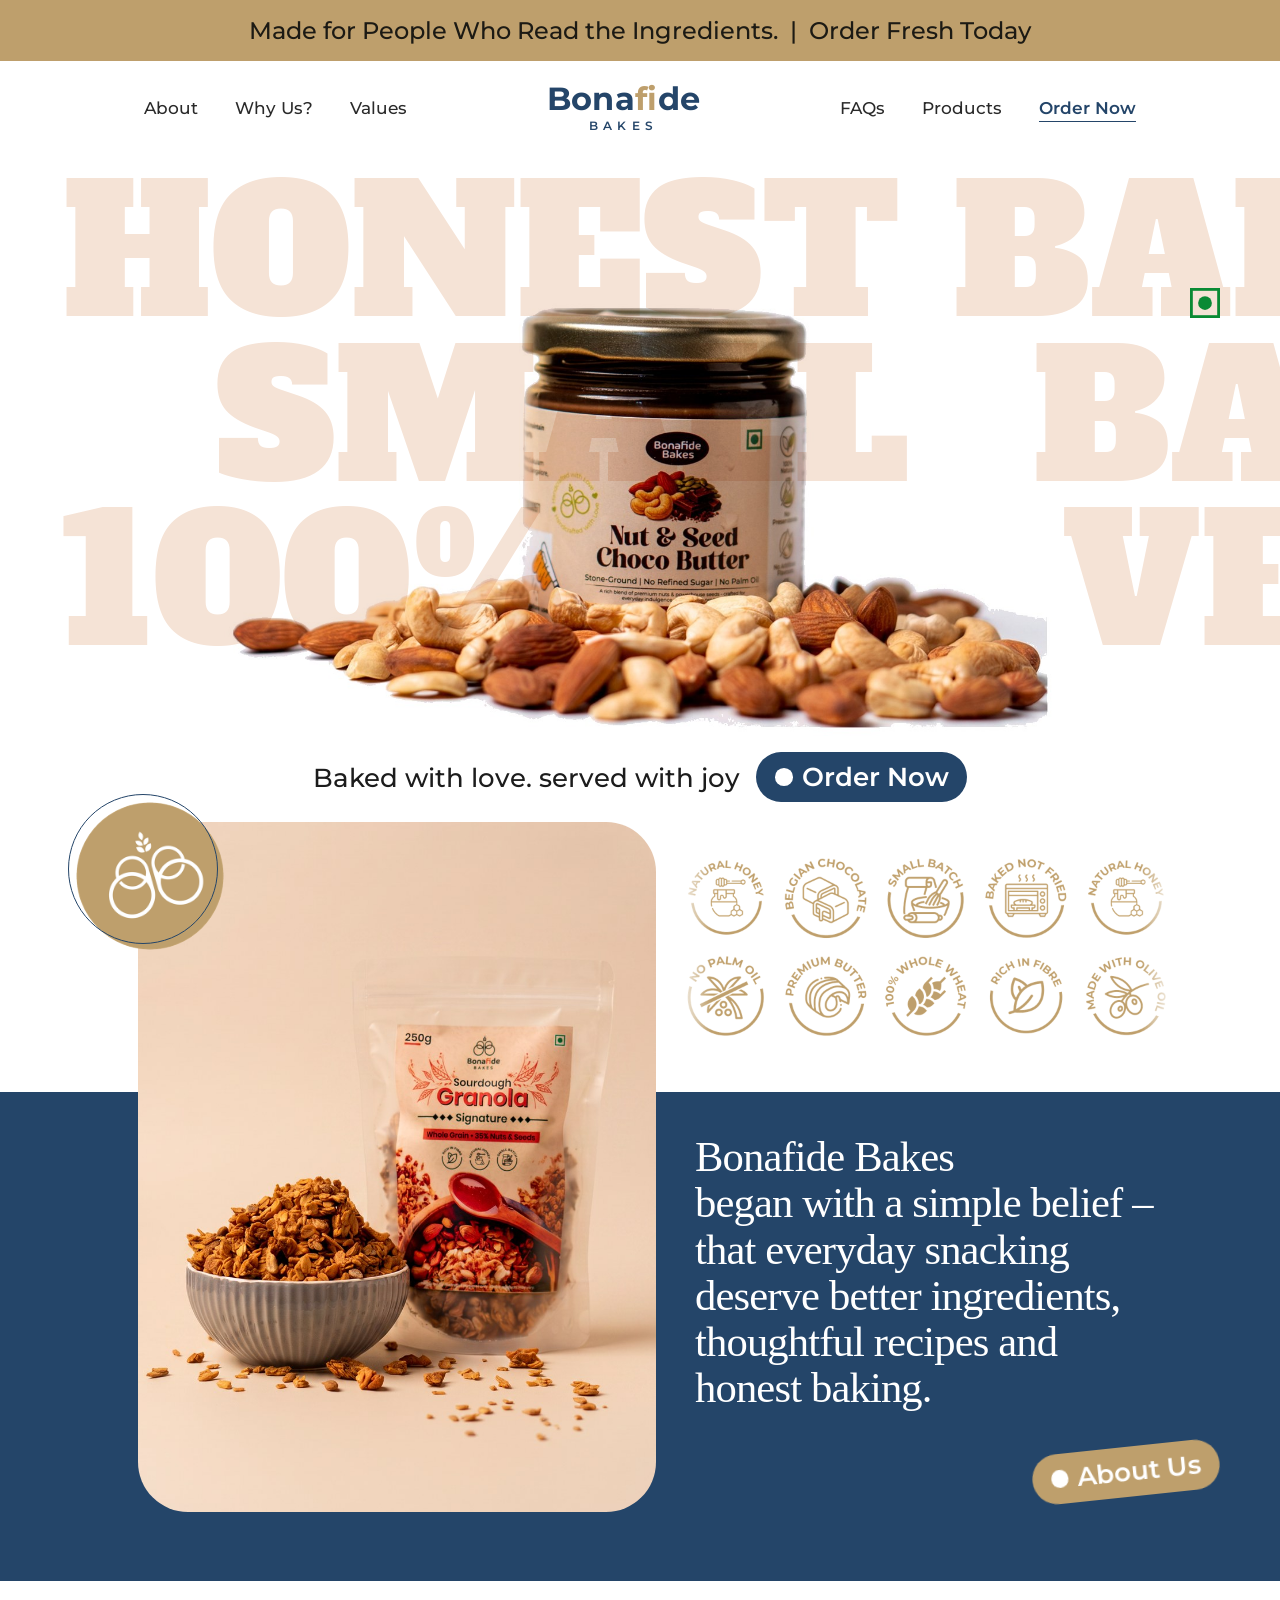
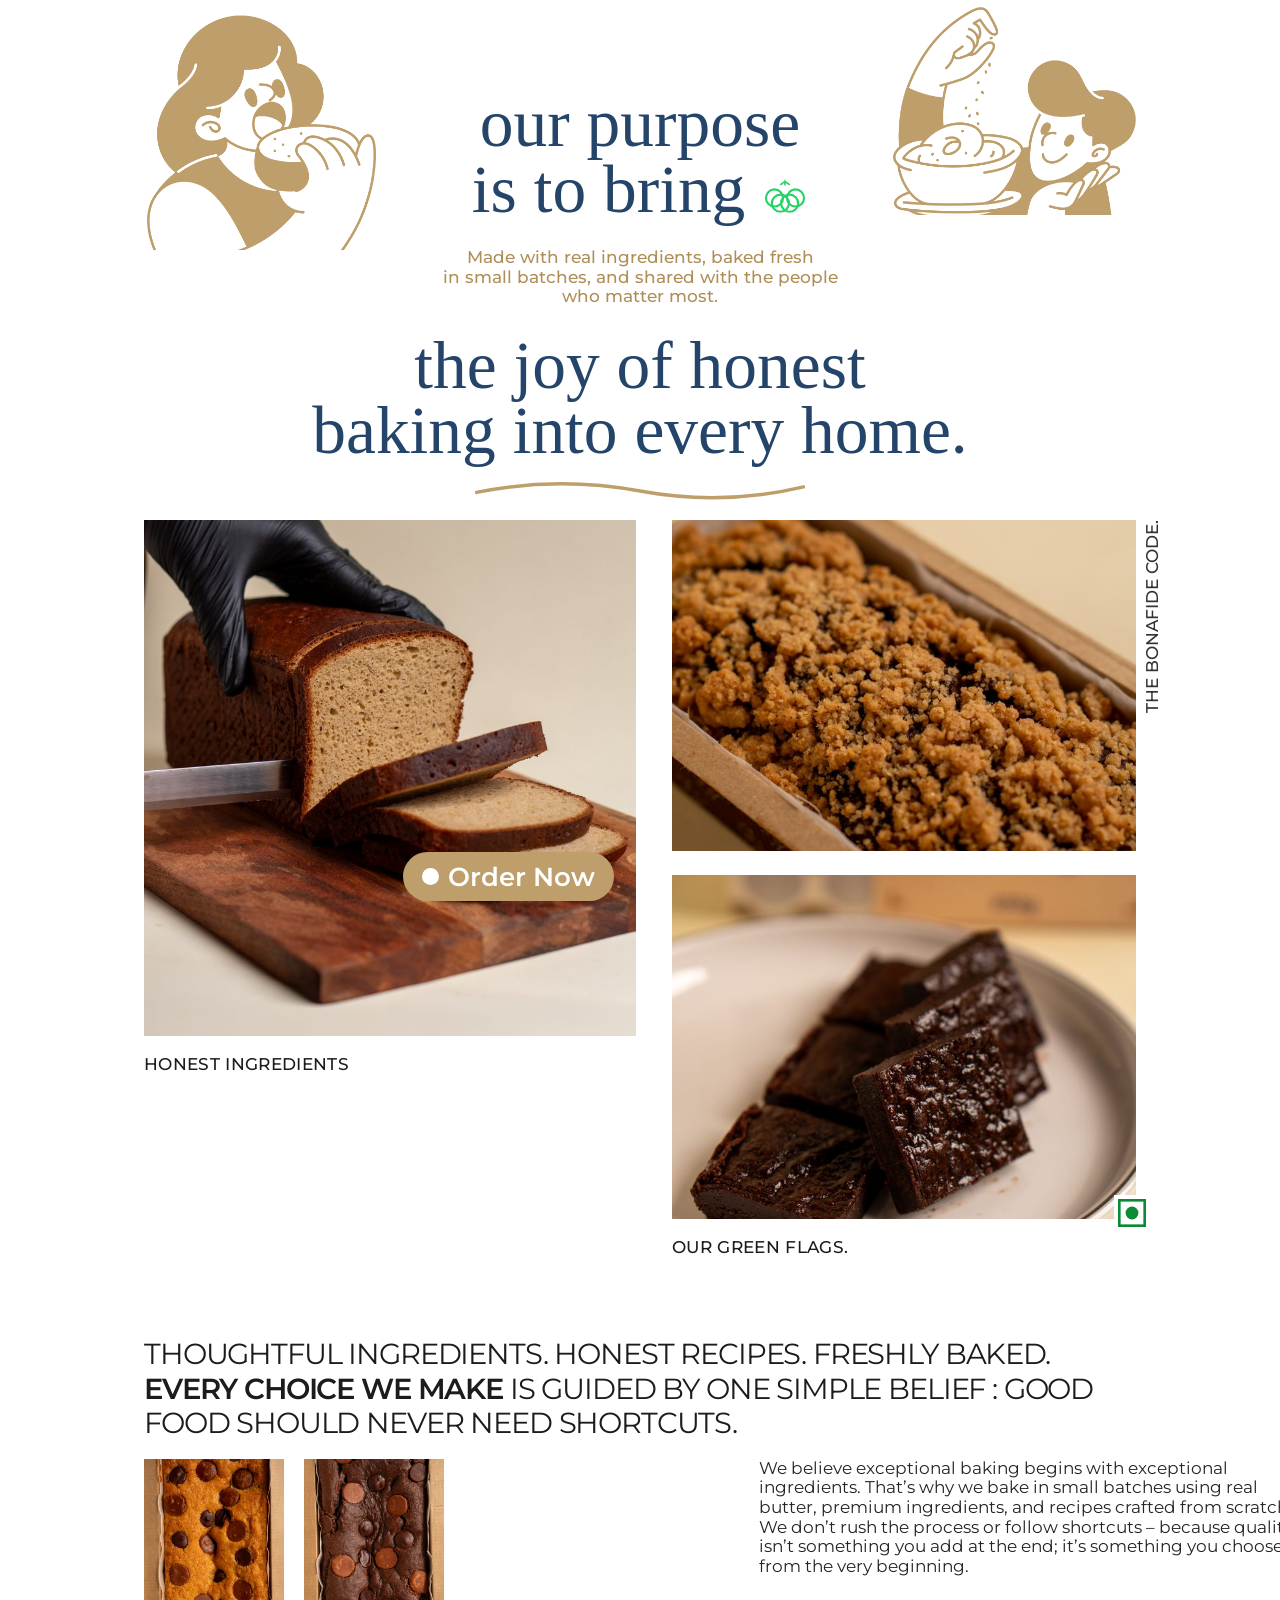
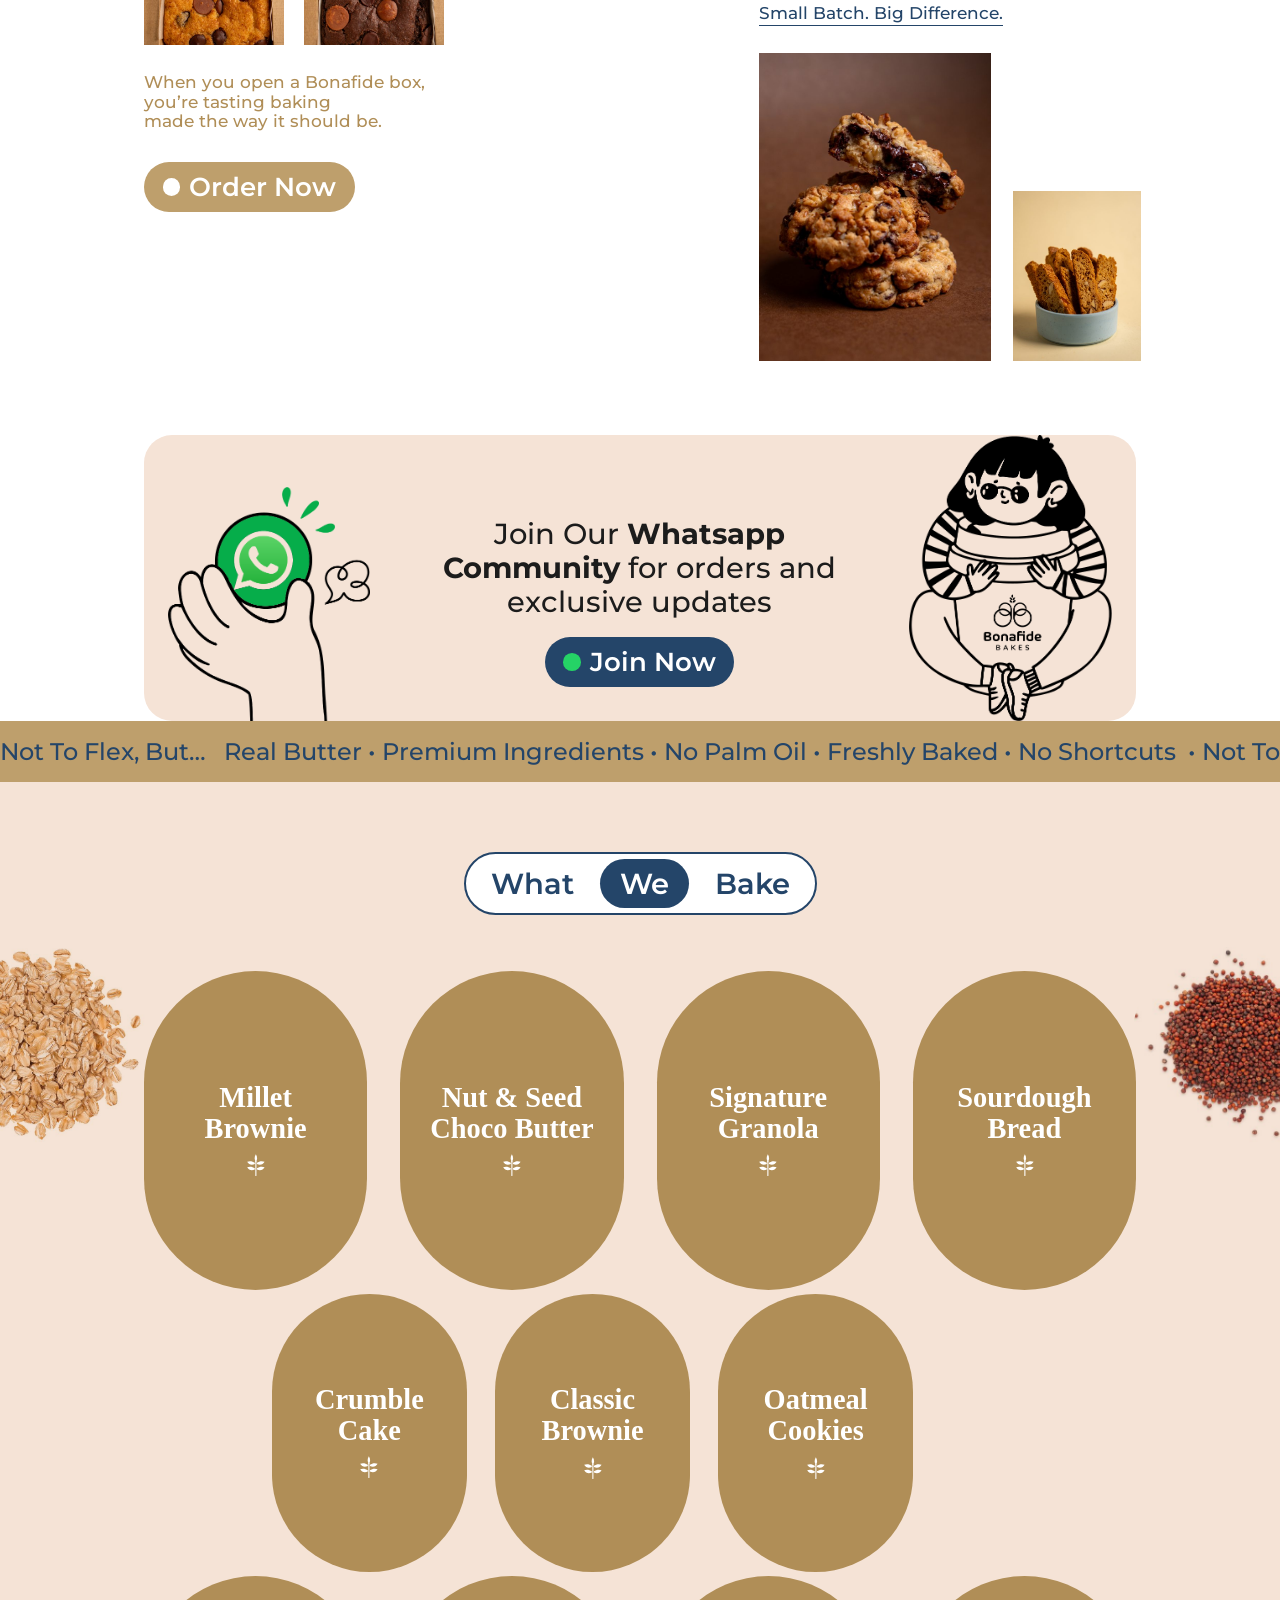
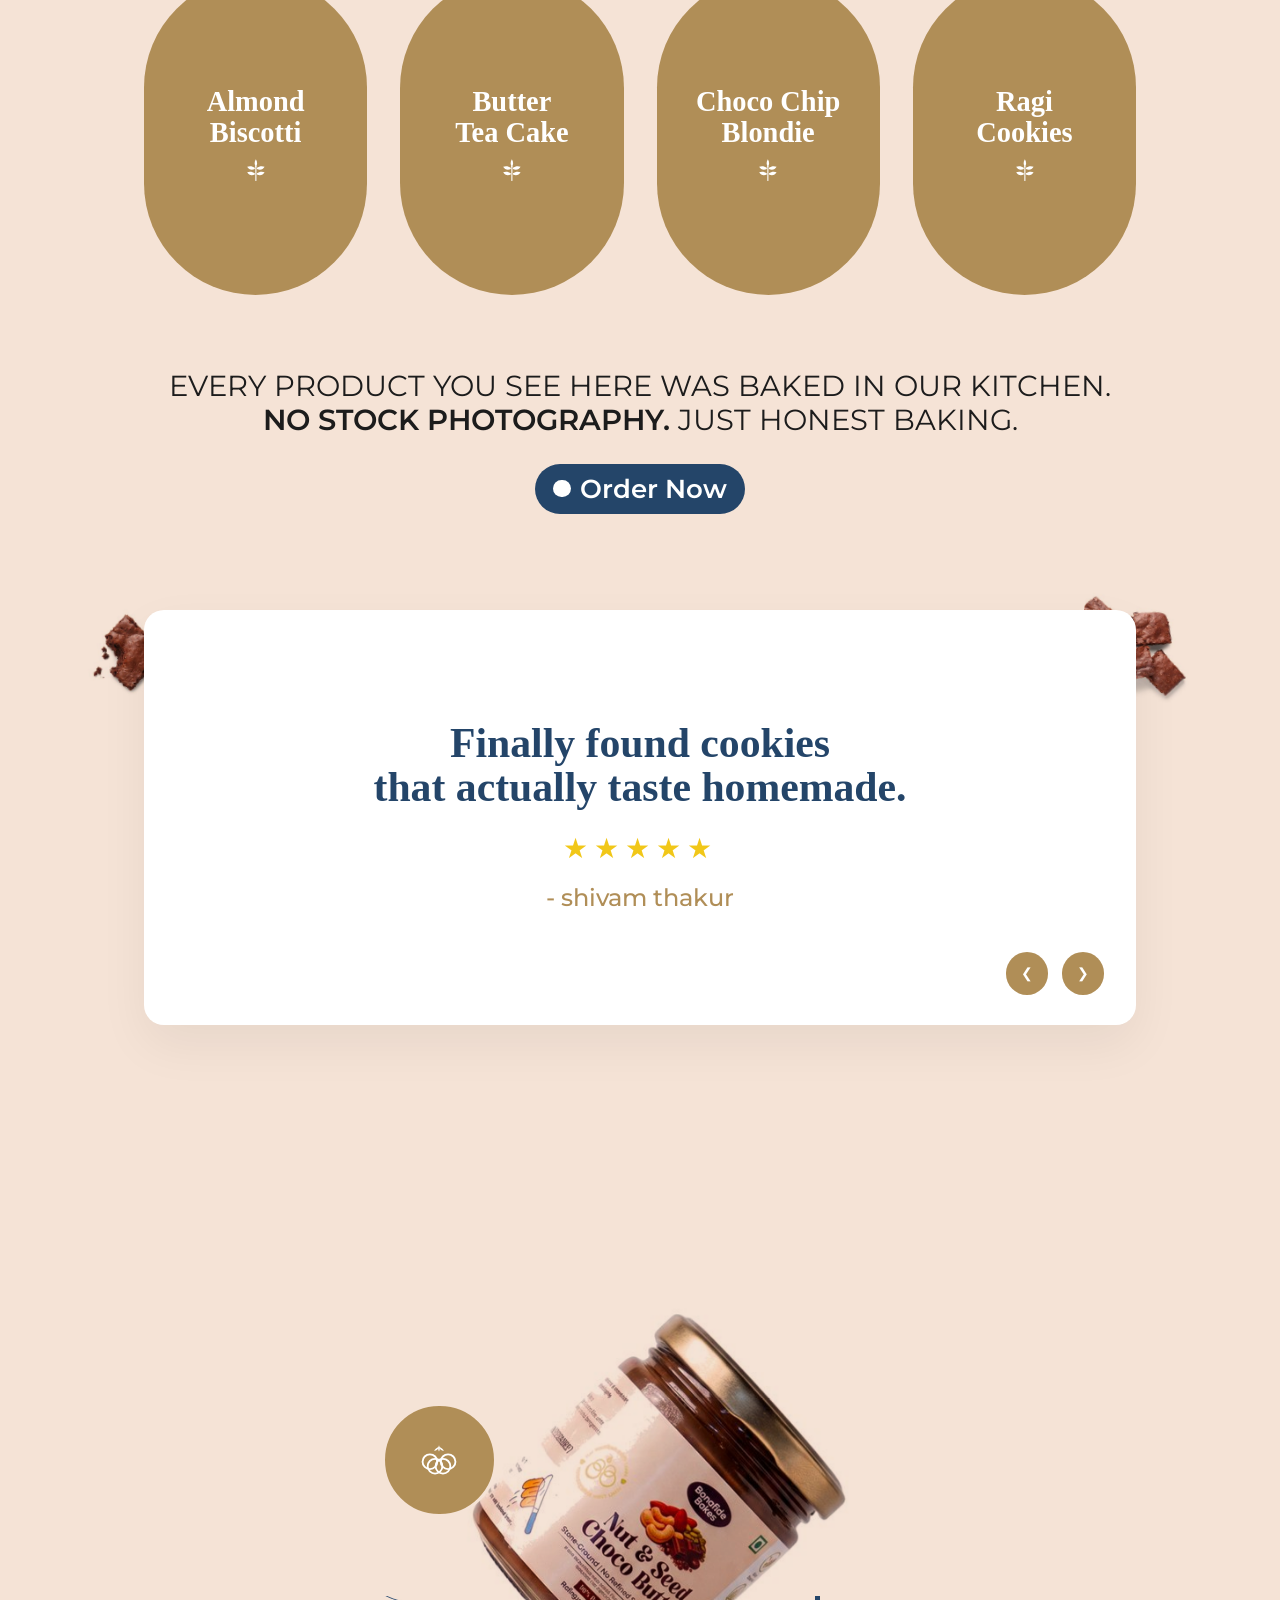
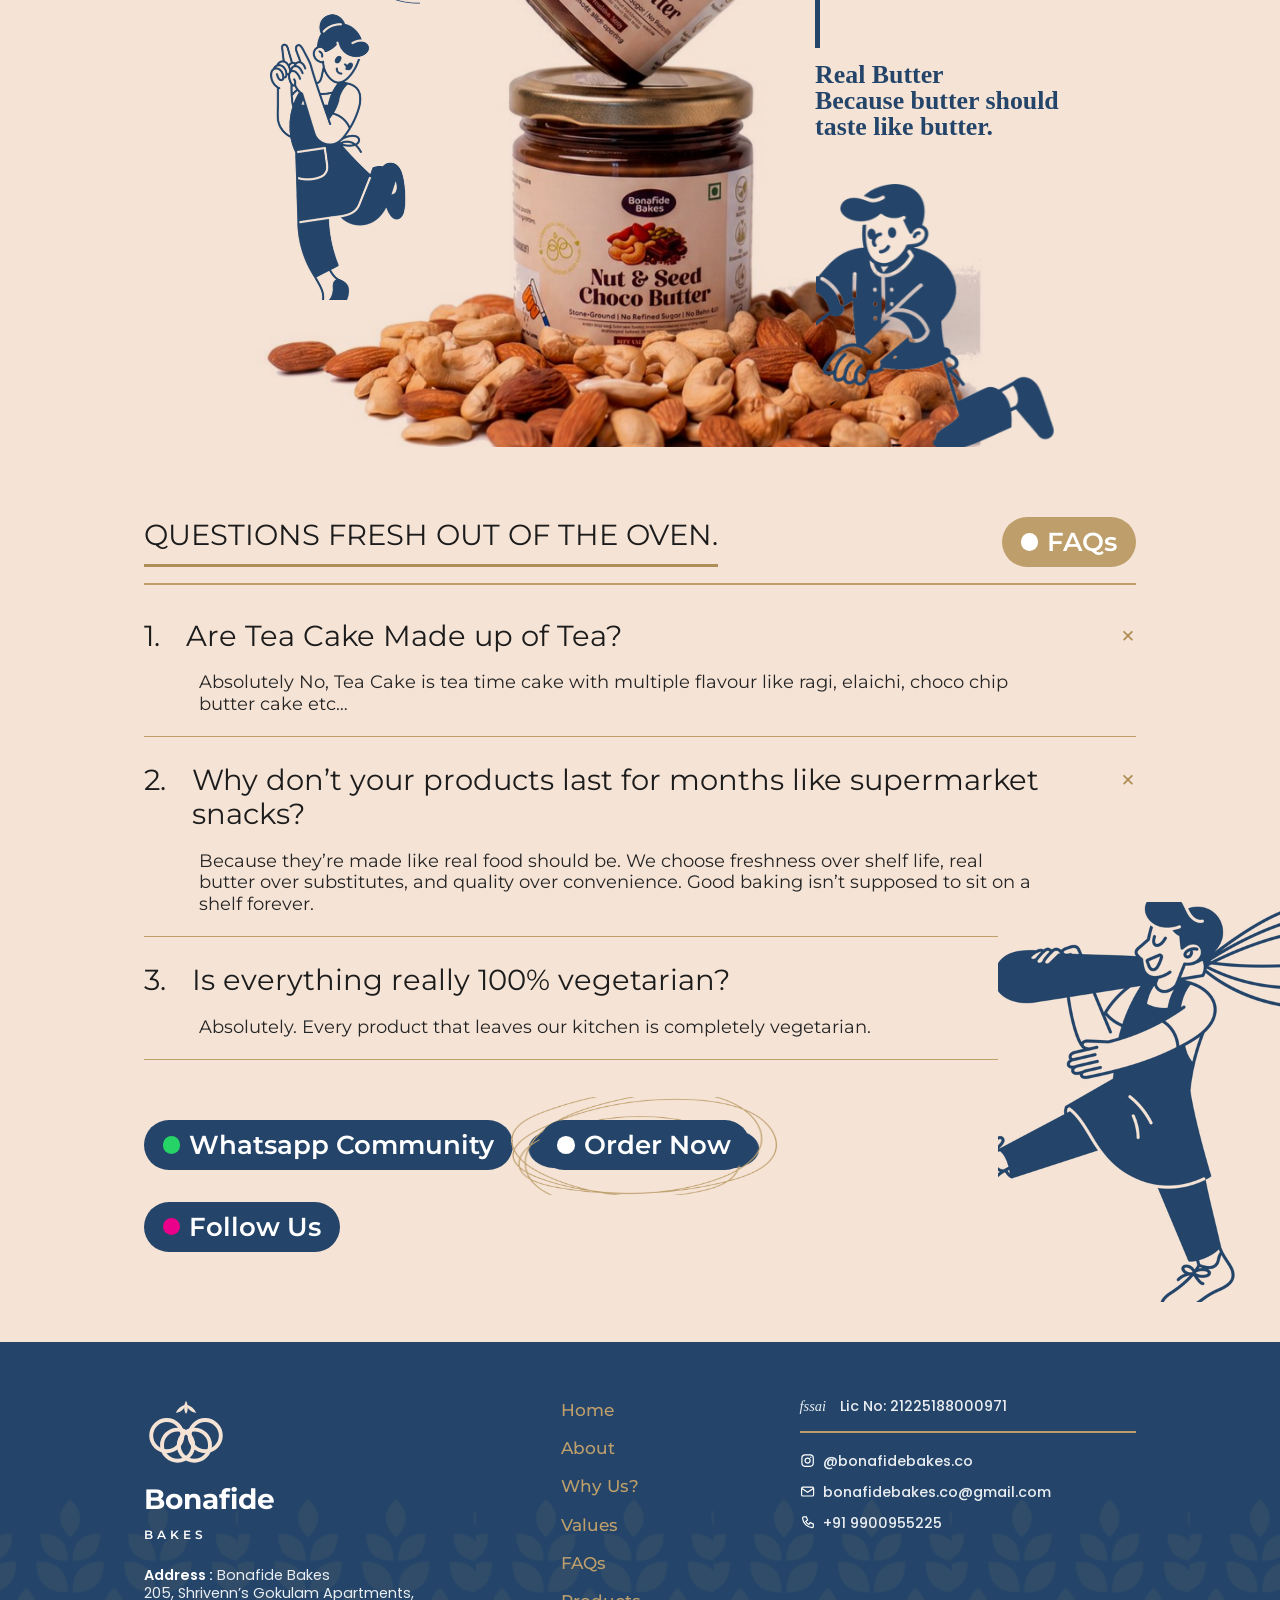
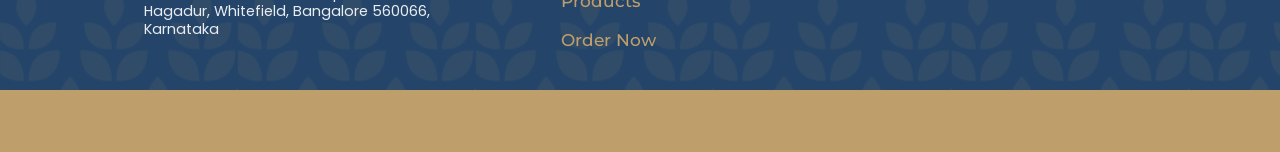
==== commit 2bf086c3: "applied carousel for the natural honey" ====
--- a/index.html
+++ b/index.html
@@ -8,7 +8,7 @@
 <link rel="preconnect" href="https://fonts.googleapis.com">
 <link rel="preconnect" href="https://fonts.gstatic.com" crossorigin>
 <link href="https://fonts.googleapis.com/css2?family=Alfa+Slab+One&family=Montserrat:wght@400;500;600;700&family=Poppins:wght@400;500;600&display=swap" rel="stylesheet">
-<link rel="stylesheet" href="styles.css?v=4">
+<link rel="stylesheet" href="styles.css?v=6">
 </head>
 <body>
 
@@ -91,19 +91,19 @@
       </div>
 
       <div class="feature-icons">
-        <ul class="feature-row">
+        <div class="feature-marquee"><ul class="feature-row">
           <li class="feature"><img src="Asset/badges/natural-honey.png" alt="Natural honey"></li>
           <li class="feature"><img src="Asset/badges/belgian-chocolate.png" alt="Belgian chocolate"></li>
           <li class="feature"><img src="Asset/badges/small-batch.png" alt="Small batch"></li>
           <li class="feature"><img src="Asset/badges/baked-not-fried.png" alt="Baked not fried"></li>
-        </ul>
-        <ul class="feature-row">
+        </ul></div>
+        <div class="feature-marquee"><ul class="feature-row feature-row--rev">
           <li class="feature"><img src="Asset/badges/no-palm-oil.png" alt="No palm oil"></li>
           <li class="feature"><img src="Asset/badges/premium-butter.png" alt="Premium butter"></li>
           <li class="feature"><img src="Asset/badges/whole-wheat.png" alt="100% whole wheat"></li>
           <li class="feature"><img src="Asset/badges/rich-in-fibre.png" alt="Rich in fibre"></li>
           <li class="feature"><img src="Asset/badges/olive-oil.png" alt="Made with olive oil"></li>
-        </ul>
+        </ul></div>
       </div>
     </div>
   </section>
@@ -340,6 +340,6 @@
   <div class="footer-bottom"></div>
 </footer>
 
-<script src="script.js?v=4"></script>
+<script src="script.js?v=6"></script>
 </body>
 </html>
--- a/styles.css
+++ b/styles.css
@@ -128,7 +128,7 @@
 /* ============================================================
    HERO
    ============================================================ */
-.hero{ position:relative; padding:0 0 57px; text-align:center; overflow:hidden; }
+.hero{ position:relative; padding:0 0 52px; text-align:center; overflow:hidden; }
 .hero-ghost{
   position:absolute; top:0; left:0; right:0; bottom:0;
   display:flex; flex-direction:column; align-items:flex-start;
@@ -180,12 +180,34 @@
   content:""; position:absolute; inset:-8px 6px 6px -8px;
   border:1.6px solid var(--navy); border-radius:50%;
 }
-/* Badge artwork lifted from the design. Both rows use the same 100px
-   pitch (5 fit the 500px block); row one simply stops after four. */
-.feature-icons{ display:flex; flex-direction:column; gap:10px; max-width:500px; }
-.feature-row{ display:flex; flex-wrap:wrap; }
-.feature{ width:20%; }
+/* Badge artwork lifted from the design, presented as a continuous
+   marquee. Rows keep the design's 100px badge and overall block height;
+   they simply scroll instead of wrapping. */
+.feature-icons{ display:flex; flex-direction:column; gap:10px; width:100%; max-width:500px; min-width:0; }
+.feature-marquee{
+  overflow:hidden;
+  /* soften the cut at both ends */
+  -webkit-mask-image:linear-gradient(90deg,transparent,#000 7%,#000 93%,transparent);
+          mask-image:linear-gradient(90deg,transparent,#000 7%,#000 93%,transparent);
+}
+.feature-row{
+  display:flex; width:max-content;
+  animation:badge-marquee var(--dur,18s) linear infinite;
+}
+.feature-row--rev{ animation-direction:reverse; }
+.feature-marquee:hover .feature-row{ animation-play-state:paused; }
+@keyframes badge-marquee{
+  from{ transform:translateX(0); }
+  to{ transform:translateX(calc(-1 * var(--shift,0px))); }
+}
+.feature{ width:100px; flex:none; }
 .feature img{ width:100%; height:auto; }
+
+/* No unattended motion when the OS asks for reduced motion */
+@media (prefers-reduced-motion: reduce){
+  .feature-row{ animation:none; width:auto; flex-wrap:wrap; justify-content:center; }
+  .feature-marquee{ -webkit-mask-image:none; mask-image:none; }
+}
 
 /* ============================================================
    ABOUT (navy band, 489px tall in design)
@@ -498,8 +520,7 @@
   :root{ --fs-btn:17px; --fs-bar:15px; --fs-h2:19px; --fs-body:14.5px; --fs-nav:16px; }
   .hero-image-wrap{ max-width:88vw; }
   .veg-mark{ top:16vw; right:2vw; }
-  .feature-row{ justify-content:center; }
-  .feature{ width:25%; }
+
   .pill-row{ grid-template-columns:repeat(2,1fr); gap:12px; }
   .pill-row--offset{ margin-left:0; }
   .products-grid{ gap:12px; }
@@ -510,7 +531,7 @@
   .t-arrow--prev{ right:70px; }
 }
 @media (max-width:480px){
-  .feature{ width:33.333%; }
+
   .whatsapp-banner{ padding:26px 20px; }
   .about-image{ margin:-60px auto 0; border-radius:26px; }
 }
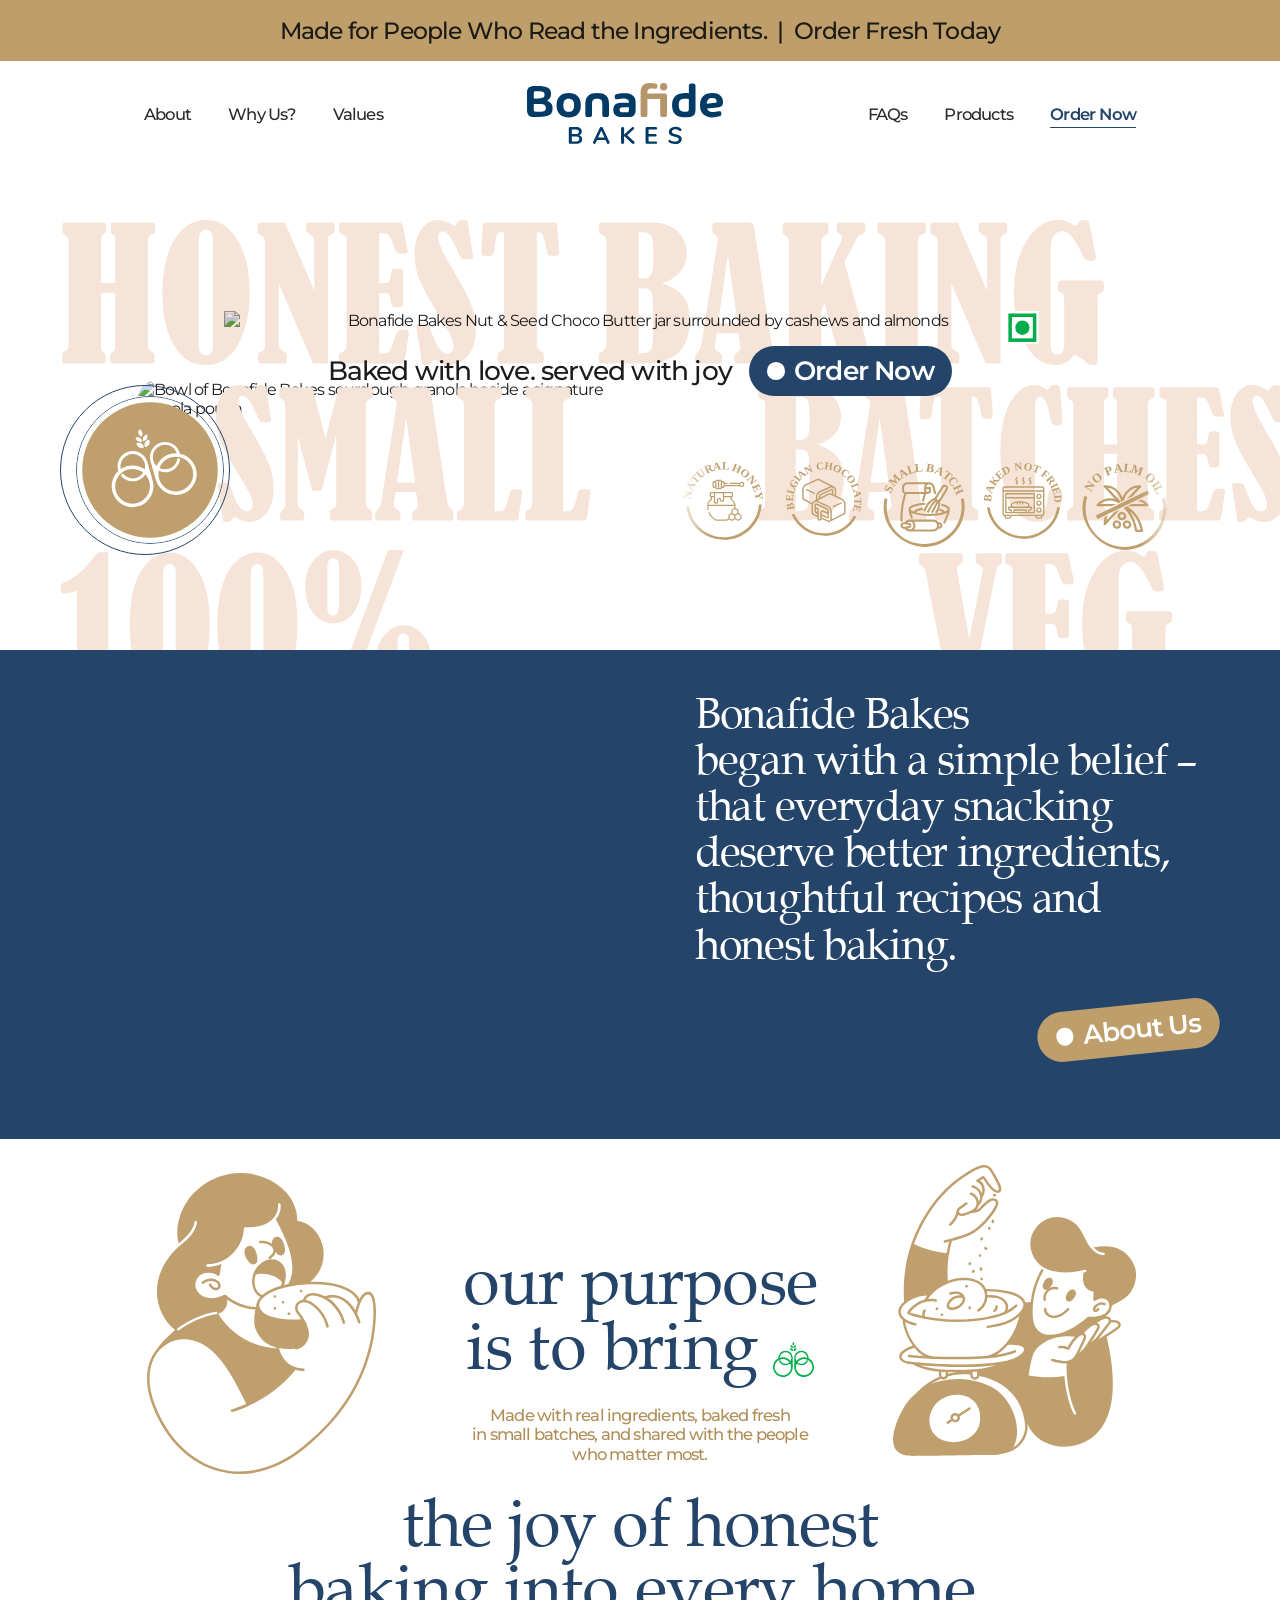
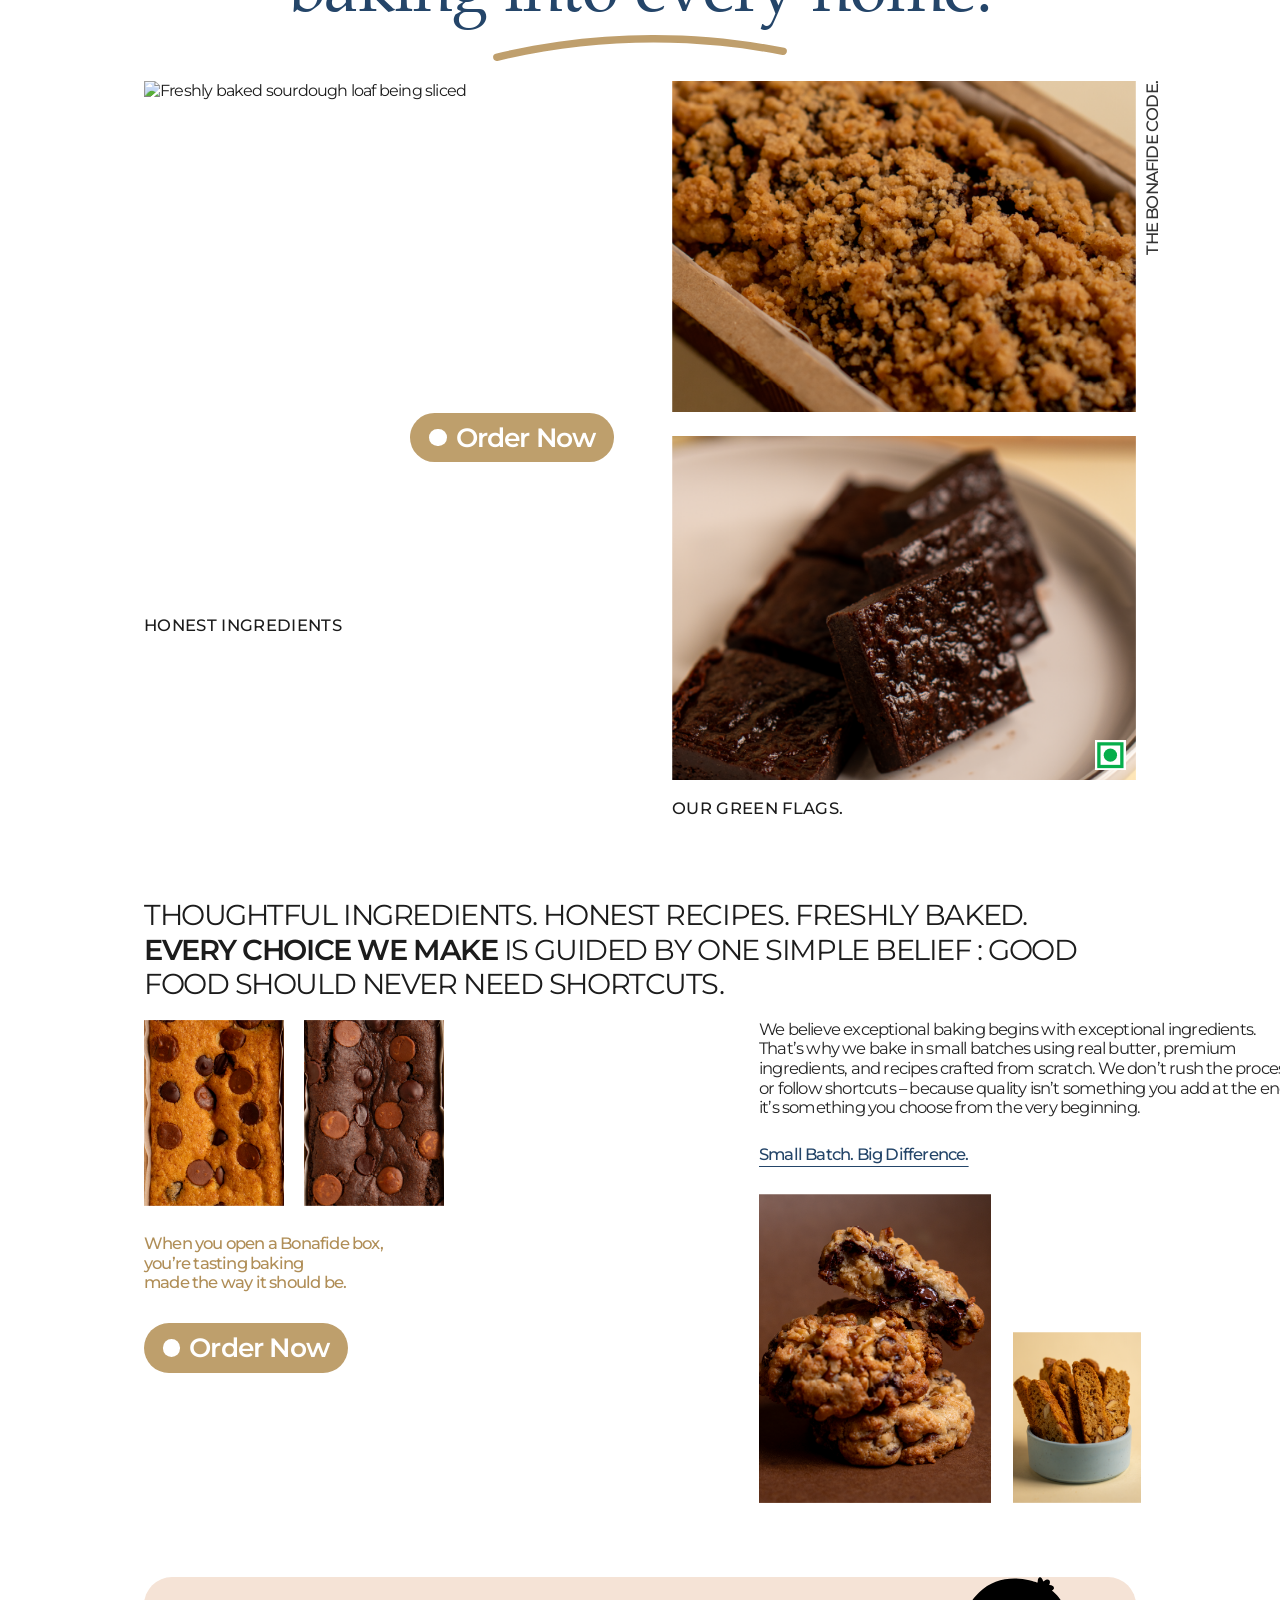
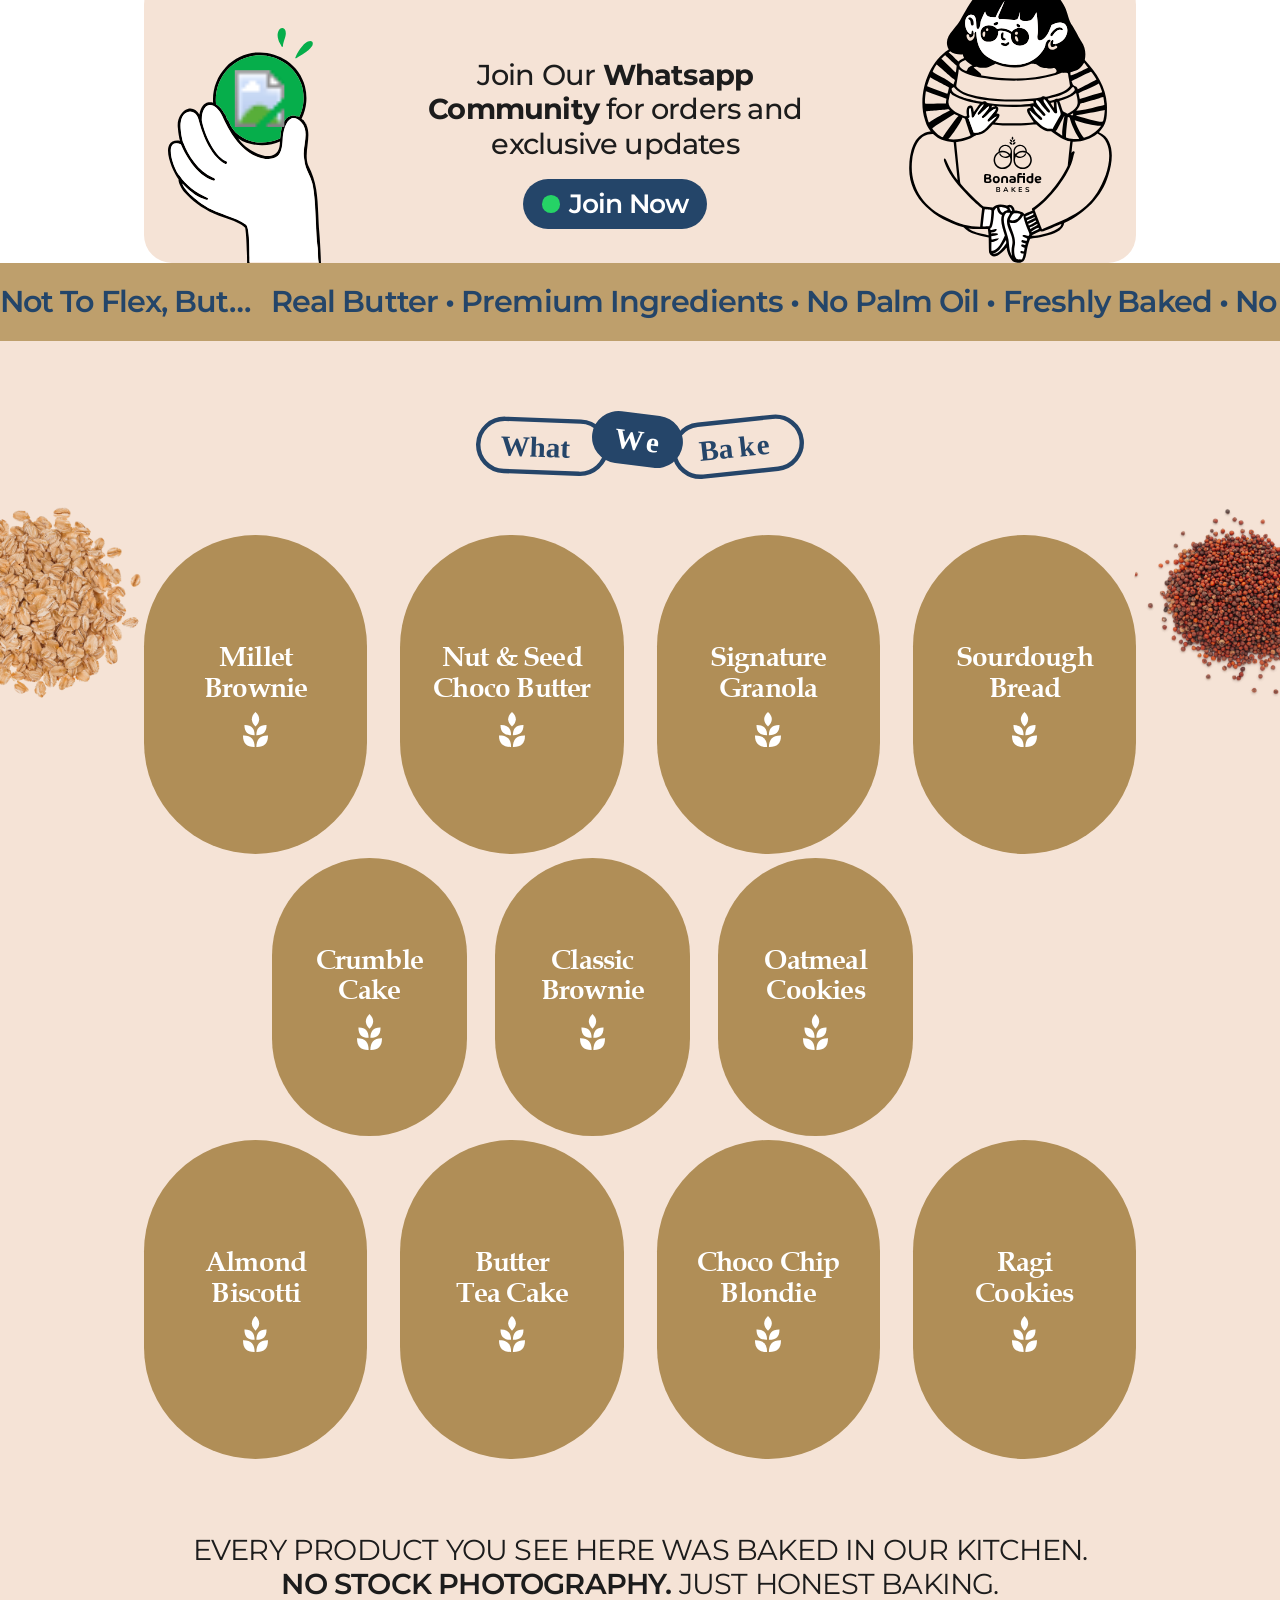
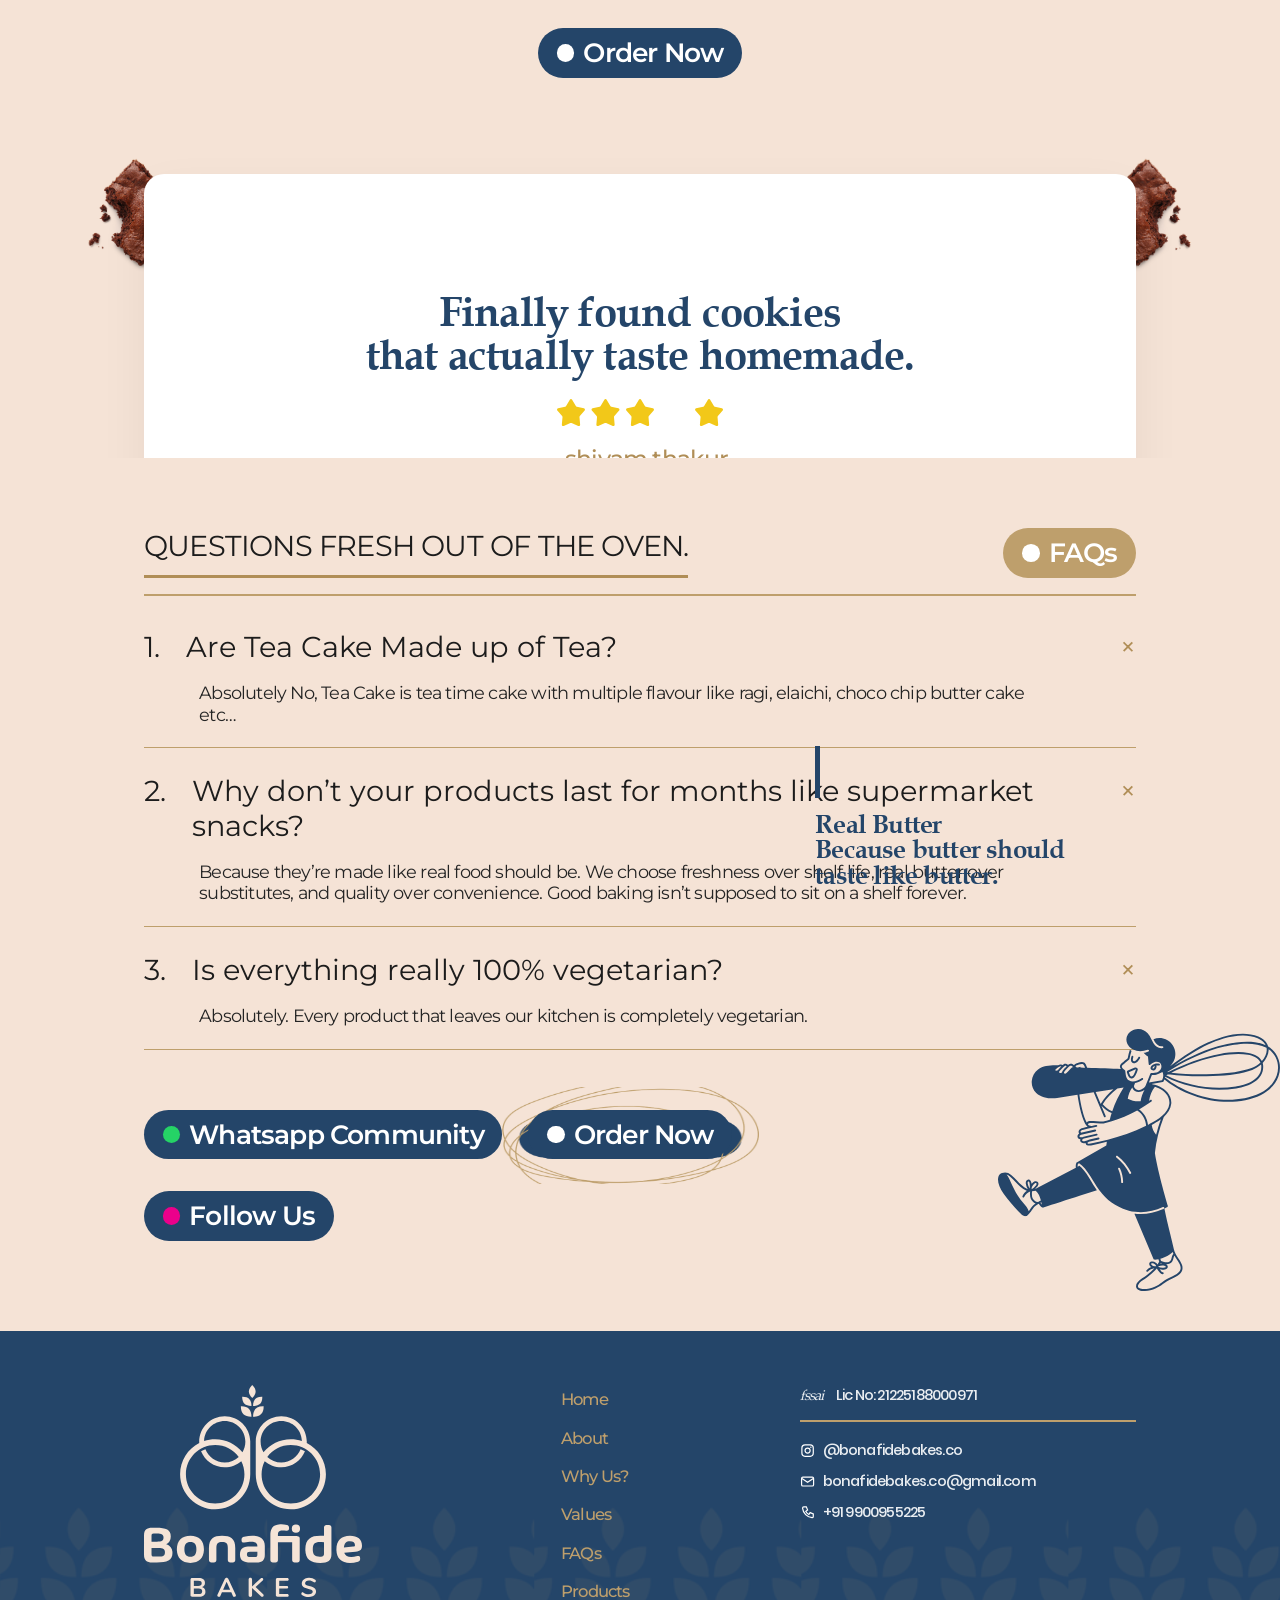
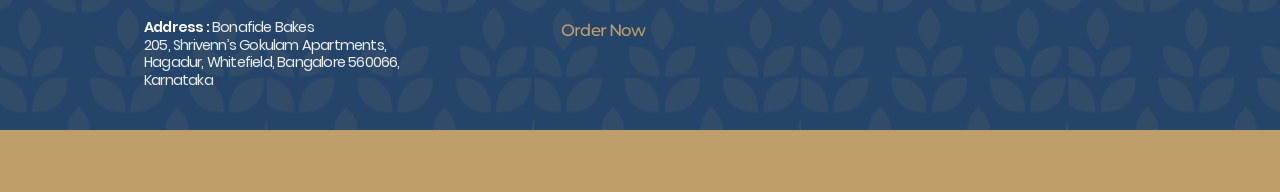
==== commit ce761889: "feedback changes" ====
--- a/index.html
+++ b/index.html
@@ -5,10 +5,7 @@
 <meta name="viewport" content="width=device-width, initial-scale=1.0">
 <title>Bonafide Bakes | Honest Baking. Small Batches. 100% Veg.</title>
 <meta name="description" content="Made for people who read the ingredients. Bonafide Bakes crafts honest, small-batch baked goods with real butter, no palm oil and no shortcuts.">
-<link rel="preconnect" href="https://fonts.googleapis.com">
-<link rel="preconnect" href="https://fonts.gstatic.com" crossorigin>
-<link href="https://fonts.googleapis.com/css2?family=Alfa+Slab+One&family=Montserrat:wght@400;500;600;700&family=Poppins:wght@400;500;600&display=swap" rel="stylesheet">
-<link rel="stylesheet" href="styles.css?v=6">
+<link rel="stylesheet" href="styles.css?v=9">
 </head>
 <body>
 
@@ -49,10 +46,7 @@
       <li><a href="#why-us">Why Us?</a></li>
       <li><a href="#values">Values</a></li>
     </ul>
-    <a href="#top" class="logo">
-      <span class="logo-bonafide">Bona<span class="logo-fi">fi</span>de</span>
-      <span class="logo-bakes">BAKES</span>
-    </a>
+    <a href="#top" class="logo"><img src="Assets/SVG/Asset%2079.svg" alt="Bonafide Bakes"></a>
     <ul class="nav-links nav-links--right">
       <li><a href="#faqs">FAQs</a></li>
       <li><a href="#products">Products</a></li>
@@ -66,18 +60,16 @@
   <!-- HERO -->
   <section class="hero">
     <div class="hero-ghost" aria-hidden="true">
-      <span>HONEST BAKING</span>
-      <span>SMALL BATCHES</span>
-      <span>100% VEG</span>
+      <img class="ghost ghost--1" src="Assets/SVG/Asset%204.svg" alt="">
+      <img class="ghost ghost--2" src="Assets/SVG/Asset%205.svg" alt="">
+      <img class="ghost ghost--3" src="Assets/SVG/Asset%206.svg" alt="">
     </div>
 
     <div class="hero-content">
       <div class="hero-image-wrap">
-        <img src="Asset/hero-jar-nuts.jpg" alt="Bonafide Bakes Nut &amp; Seed Choco Butter jar surrounded by cashews and almonds" class="hero-image">
-      </div>
-      <span class="veg-mark" title="100% Vegetarian">
-        <svg viewBox="0 0 24 24" width="30" height="30"><rect x="1" y="1" width="22" height="22" fill="none" stroke="#0a8a34" stroke-width="2.5"/><circle cx="12" cy="12" r="5.5" fill="#0a8a34"/></svg>
-      </span>
+        <img src="Assets/PNG/Asset%203.png" alt="Bonafide Bakes Nut &amp; Seed Choco Butter jar surrounded by cashews and almonds" class="hero-image">
+        <img src="Assets/SVG/Asset%202.svg" alt="100% vegetarian" class="veg-mark">
+      </div>
 
       <div class="hero-cta">
         <p class="hero-tagline">Baked with love. served with joy</p>
@@ -87,22 +79,20 @@
 
     <div class="icon-strip">
       <div class="icon-strip-left">
-        <span class="brand-badge-lg"><img src="Asset/brand-badge.png" alt="Bonafide Bakes"></span>
+        <span class="brand-badge-lg"><img src="Assets/SVG/Asset%2018.svg" alt="Bonafide Bakes"></span>
       </div>
 
       <div class="feature-icons">
         <div class="feature-marquee"><ul class="feature-row">
-          <li class="feature"><img src="Asset/badges/natural-honey.png" alt="Natural honey"></li>
-          <li class="feature"><img src="Asset/badges/belgian-chocolate.png" alt="Belgian chocolate"></li>
-          <li class="feature"><img src="Asset/badges/small-batch.png" alt="Small batch"></li>
-          <li class="feature"><img src="Asset/badges/baked-not-fried.png" alt="Baked not fried"></li>
-        </ul></div>
-        <div class="feature-marquee"><ul class="feature-row feature-row--rev">
-          <li class="feature"><img src="Asset/badges/no-palm-oil.png" alt="No palm oil"></li>
-          <li class="feature"><img src="Asset/badges/premium-butter.png" alt="Premium butter"></li>
-          <li class="feature"><img src="Asset/badges/whole-wheat.png" alt="100% whole wheat"></li>
-          <li class="feature"><img src="Asset/badges/rich-in-fibre.png" alt="Rich in fibre"></li>
-          <li class="feature"><img src="Asset/badges/olive-oil.png" alt="Made with olive oil"></li>
+          <li class="feature"><img src="Assets/SVG/Asset%2016.svg" alt="Natural honey"></li>
+          <li class="feature"><img src="Assets/SVG/Asset%2015.svg" alt="Belgian chocolate"></li>
+          <li class="feature"><img src="Assets/SVG/Asset%2014.svg" alt="Small batch"></li>
+          <li class="feature"><img src="Assets/SVG/Asset%2013.svg" alt="Baked not fried"></li>
+          <li class="feature"><img src="Assets/SVG/Asset%2011.svg" alt="No palm oil"></li>
+          <li class="feature"><img src="Assets/SVG/Asset%2012.svg" alt="Premium butter"></li>
+          <li class="feature"><img src="Assets/SVG/Asset%2010.svg" alt="100% whole wheat"></li>
+          <li class="feature"><img src="Assets/SVG/Asset%209.svg" alt="Rich in fibre"></li>
+          <li class="feature"><img src="Assets/SVG/Asset%208.svg" alt="Made with olive oil"></li>
         </ul></div>
       </div>
     </div>
@@ -111,7 +101,7 @@
   <!-- ABOUT -->
   <section class="about" id="about">
     <div class="about-inner">
-      <img src="Asset/granola-bag.jpg" alt="Bowl of Bonafide Bakes sourdough granola beside a signature granola pouch" class="about-image">
+      <img src="Assets/PNG/Asset%2017.png" alt="Bowl of Bonafide Bakes sourdough granola beside a signature granola pouch" class="about-image">
       <div class="about-text">
         <p>Bonafide Bakes<br>began with a simple belief &ndash;<br>that everyday snacking<br>deserve better ingredients,<br>thoughtful recipes and<br>honest baking.</p>
         <a href="#why-us" class="btn btn--tan btn--tilted"><span class="dot dot--white"></span>About Us</a>
@@ -123,31 +113,29 @@
   <section class="purpose" id="why-us">
     <p class="vertical-label vertical-label--left">What Makes Us Bonafide?</p>
 
-    <img src="Asset/ill-purpose-left.png" alt="" aria-hidden="true" class="ill ill--purpose-left">
-    <img src="Asset/ill-purpose-right.png" alt="" aria-hidden="true" class="ill ill--purpose-right">
+    <img src="Assets/SVG/Asset%2028.svg" alt="" aria-hidden="true" class="ill ill--purpose-left">
+    <img src="Assets/SVG/Asset%2027.svg" alt="" aria-hidden="true" class="ill ill--purpose-right">
     <div class="purpose-heading">
-      <h2>our purpose<br>is to bring <svg viewBox="0 0 140 120" width="46" height="40" class="inline-mark"><use href="#brand-mark"/></svg></h2>
+      <h2>our purpose<br>is to bring <img src="Assets/SVG/Asset%2020.svg" alt="" class="inline-mark"></h2>
       <p class="purpose-sub">Made with real ingredients, baked fresh<br>in small batches, and shared with the people<br>who matter most.</p>
       <h2 class="purpose-heading-2">the joy of honest<br>baking into every home.</h2>
-      <svg class="wavy-underline" viewBox="0 0 480 30" width="330" height="22" aria-hidden="true"><path d="M2 20 Q 120 -4 240 18 T 478 12" fill="none" stroke="currentColor" stroke-width="5" stroke-linecap="round"/></svg>
+      <img class="wavy-underline" src="Assets/SVG/Asset%2024.svg" alt="">
     </div>
 
     <div class="gallery-row">
       <div class="gallery-col gallery-col--tall">
-        <img src="Asset/bread-loaf.jpg" alt="Freshly baked sourdough loaf being sliced" class="gallery-img">
+        <img src="Assets/PNG/Asset%2029.png" alt="Freshly baked sourdough loaf being sliced" class="gallery-img">
         <a href="https://wa.me/919900955225" target="_blank" rel="noopener" class="btn btn--tan gallery-cta"><span class="dot dot--white"></span>Order Now</a>
         <p class="gallery-caption">HONEST INGREDIENTS</p>
       </div>
       <div class="gallery-col">
         <div class="gallery-code">
-          <img src="Asset/brownie-plate.jpg" alt="Freshly baked crumble cake in a tray" class="gallery-img">
+          <img src="Assets/PNG/Asset%2030.png" alt="Freshly baked crumble cake in a tray" class="gallery-img">
           <p class="vertical-label vertical-label--right">THE BONAFIDE CODE.</p>
         </div>
         <div class="gallery-flags">
-          <img src="Asset/crumble-tray.jpg" alt="Plate of freshly baked brownies" class="gallery-img">
-          <span class="veg-mark veg-mark--static">
-            <svg viewBox="0 0 24 24" width="28" height="28"><rect x="1" y="1" width="22" height="22" fill="none" stroke="#0a8a34" stroke-width="2.5"/><circle cx="12" cy="12" r="5.5" fill="#0a8a34"/></svg>
-          </span>
+          <img src="Assets/PNG/Asset%2031.png" alt="Plate of freshly baked brownies" class="gallery-img">
+          <img src="Assets/SVG/Asset%202.svg" alt="100% vegetarian" class="veg-mark veg-mark--static">
         </div>
         <p class="gallery-caption">OUR GREEN FLAGS.</p>
       </div>
@@ -167,8 +155,8 @@
     <div class="ingredients-row">
       <div class="ingredients-left">
         <div class="ingredients-swatches">
-          <img src="Asset/blondie-strip.jpg" alt="Choco chip blondie close up">
-          <img src="Asset/brownie-strip.jpg" alt="Chocolate brownie close up">
+          <img src="Assets/PNG/Asset%2032.png" alt="Choco chip blondie close up">
+          <img src="Assets/PNG/Asset%2033.png" alt="Chocolate brownie close up">
         </div>
         <p class="ingredients-note">When you open a Bonafide box,<br>you&rsquo;re tasting baking<br>made the way it should be.</p>
         <a href="https://wa.me/919900955225" target="_blank" rel="noopener" class="btn btn--tan"><span class="dot dot--white"></span>Order Now</a>
@@ -178,19 +166,19 @@
         <p>We believe exceptional baking begins with exceptional ingredients. That&rsquo;s why we bake in small batches using real butter, premium ingredients, and recipes crafted from scratch. We don&rsquo;t rush the process or follow shortcuts &ndash; because quality isn&rsquo;t something you add at the end; it&rsquo;s something you choose from the very beginning.</p>
         <a href="#products" class="link-underline">Small Batch. Big Difference.</a>
         <div class="ingredients-photos">
-          <img src="Asset/cookies-stack.jpg" alt="Stack of oatmeal chocolate chip cookies">
-          <img src="Asset/biscotti-bowl.jpg" alt="Bowl of almond biscotti">
+          <img src="Assets/PNG/Asset%2034.png" alt="Stack of oatmeal chocolate chip cookies">
+          <img src="Assets/PNG/Asset%2035.png" alt="Bowl of almond biscotti">
         </div>
       </div>
     </div>
 
     <div class="whatsapp-banner">
-      <img src="Asset/ill-wa-hand.png" alt="" aria-hidden="true" class="ill--wa-hand">
+      <img src="Assets/SVG/Asset%2048.svg" alt="" aria-hidden="true" class="ill--wa-hand">
       <div class="whatsapp-center">
         <p class="whatsapp-text">Join Our <strong>Whatsapp</strong><br><strong>Community</strong> for orders and<br>exclusive updates</p>
         <a href="https://wa.me/919900955225" target="_blank" rel="noopener" class="btn btn--navy"><span class="dot dot--green"></span>Join Now</a>
       </div>
-      <img src="Asset/ill-wa-girl.png" alt="" aria-hidden="true" class="ill--wa-girl">
+      <img src="Assets/SVG/Asset%2038.svg" alt="" aria-hidden="true" class="ill--wa-girl">
     </div>
   </section>
 
@@ -206,30 +194,28 @@
   <section class="products" id="products">
     <p class="vertical-label vertical-label--left">Things We Don&rsquo;t Compromise On.</p>
 
-    <div class="products-heading-pill">
-      <span>What</span><span class="pill-highlight">We</span><span>Bake</span>
-    </div>
-
-    <img src="Asset/oats-pile.jpg" alt="" aria-hidden="true" class="products-deco products-deco--left">
-    <img src="Asset/millet-seeds.jpg" alt="" aria-hidden="true" class="products-deco products-deco--right">
+    <img class="products-heading-pill" src="Assets/SVG/Asset%2049.svg" alt="What We Bake">
+
+    <img src="Assets/PNG/Asset%2092.png" alt="" aria-hidden="true" class="products-deco products-deco--left">
+    <img src="Assets/PNG/Asset%2093.png" alt="" aria-hidden="true" class="products-deco products-deco--right">
 
     <div class="products-grid">
       <ul class="pill-row">
-        <li class="pill-card"><span class="pill-name">Millet<br>Brownie</span><svg viewBox="0 0 40 48" class="pill-icon"><use href="#wheat"/></svg></li>
-        <li class="pill-card"><span class="pill-name">Nut &amp; Seed<br>Choco Butter</span><svg viewBox="0 0 40 48" class="pill-icon"><use href="#wheat"/></svg></li>
-        <li class="pill-card"><span class="pill-name">Signature<br>Granola</span><svg viewBox="0 0 40 48" class="pill-icon"><use href="#wheat"/></svg></li>
-        <li class="pill-card"><span class="pill-name">Sourdough<br>Bread</span><svg viewBox="0 0 40 48" class="pill-icon"><use href="#wheat"/></svg></li>
+        <li class="pill-card"><span class="pill-name">Millet<br>Brownie</span><img class="pill-icon" src="Assets/SVG/Asset%2052.svg" alt=""></li>
+        <li class="pill-card"><span class="pill-name">Nut &amp; Seed<br>Choco Butter</span><img class="pill-icon" src="Assets/SVG/Asset%2052.svg" alt=""></li>
+        <li class="pill-card"><span class="pill-name">Signature<br>Granola</span><img class="pill-icon" src="Assets/SVG/Asset%2052.svg" alt=""></li>
+        <li class="pill-card"><span class="pill-name">Sourdough<br>Bread</span><img class="pill-icon" src="Assets/SVG/Asset%2052.svg" alt=""></li>
       </ul>
       <ul class="pill-row pill-row--offset">
-        <li class="pill-card"><span class="pill-name">Crumble<br>Cake</span><svg viewBox="0 0 40 48" class="pill-icon"><use href="#wheat"/></svg></li>
-        <li class="pill-card"><span class="pill-name">Classic<br>Brownie</span><svg viewBox="0 0 40 48" class="pill-icon"><use href="#wheat"/></svg></li>
-        <li class="pill-card"><span class="pill-name">Oatmeal<br>Cookies</span><svg viewBox="0 0 40 48" class="pill-icon"><use href="#wheat"/></svg></li>
+        <li class="pill-card"><span class="pill-name">Crumble<br>Cake</span><img class="pill-icon" src="Assets/SVG/Asset%2052.svg" alt=""></li>
+        <li class="pill-card"><span class="pill-name">Classic<br>Brownie</span><img class="pill-icon" src="Assets/SVG/Asset%2052.svg" alt=""></li>
+        <li class="pill-card"><span class="pill-name">Oatmeal<br>Cookies</span><img class="pill-icon" src="Assets/SVG/Asset%2052.svg" alt=""></li>
       </ul>
       <ul class="pill-row">
-        <li class="pill-card"><span class="pill-name">Almond<br>Biscotti</span><svg viewBox="0 0 40 48" class="pill-icon"><use href="#wheat"/></svg></li>
-        <li class="pill-card"><span class="pill-name">Butter<br>Tea Cake</span><svg viewBox="0 0 40 48" class="pill-icon"><use href="#wheat"/></svg></li>
-        <li class="pill-card"><span class="pill-name">Choco Chip<br>Blondie</span><svg viewBox="0 0 40 48" class="pill-icon"><use href="#wheat"/></svg></li>
-        <li class="pill-card"><span class="pill-name">Ragi<br>Cookies</span><svg viewBox="0 0 40 48" class="pill-icon"><use href="#wheat"/></svg></li>
+        <li class="pill-card"><span class="pill-name">Almond<br>Biscotti</span><img class="pill-icon" src="Assets/SVG/Asset%2052.svg" alt=""></li>
+        <li class="pill-card"><span class="pill-name">Butter<br>Tea Cake</span><img class="pill-icon" src="Assets/SVG/Asset%2052.svg" alt=""></li>
+        <li class="pill-card"><span class="pill-name">Choco Chip<br>Blondie</span><img class="pill-icon" src="Assets/SVG/Asset%2052.svg" alt=""></li>
+        <li class="pill-card"><span class="pill-name">Ragi<br>Cookies</span><img class="pill-icon" src="Assets/SVG/Asset%2052.svg" alt=""></li>
       </ul>
     </div>
 
@@ -237,25 +223,25 @@
     <a href="https://wa.me/919900955225" target="_blank" rel="noopener" class="btn btn--navy"><span class="dot dot--white"></span>Order Now</a>
 
     <div class="testimonial-wrap">
-      <img src="Asset/brownie-piece-1.jpg" alt="" class="testimonial-deco testimonial-deco--left" aria-hidden="true">
-      <img src="Asset/brownie-piece-3.jpg" alt="" class="testimonial-deco testimonial-deco--right" aria-hidden="true">
+      <img src="Assets/PNG/Asset%2054.png" alt="" class="testimonial-deco testimonial-deco--left" aria-hidden="true">
+      <img src="Assets/PNG/Asset%2055.png" alt="" class="testimonial-deco testimonial-deco--right" aria-hidden="true">
       <div class="testimonial-card">
-        <button class="t-arrow t-arrow--prev" aria-label="Previous testimonial">&#10094;</button>
-        <button class="t-arrow t-arrow--next" aria-label="Next testimonial">&#10095;</button>
+        <button class="t-arrow t-arrow--prev" aria-label="Previous testimonial"><img src="Assets/SVG/Asset%2060.svg" alt=""></button>
+        <button class="t-arrow t-arrow--next" aria-label="Next testimonial"><img src="Assets/SVG/Asset%2061.svg" alt=""></button>
         <div class="t-slides">
           <div class="t-slide is-active">
             <h3>Finally found cookies<br>that actually taste homemade.</h3>
-            <div class="stars">&#9733;&#9733;&#9733;&#9733;&#9733;</div>
+            <img class="stars" src="Assets/SVG/Asset%2056.svg" alt="5 out of 5 stars">
             <p class="t-author">- shivam thakur</p>
           </div>
           <div class="t-slide">
             <h3>The granola tastes like<br>my grandmother made it.</h3>
-            <div class="stars">&#9733;&#9733;&#9733;&#9733;&#9733;</div>
+            <img class="stars" src="Assets/SVG/Asset%2056.svg" alt="5 out of 5 stars">
             <p class="t-author">- ananya rao</p>
           </div>
           <div class="t-slide">
             <h3>No palm oil, no nonsense -<br>just real honest baking.</h3>
-            <div class="stars">&#9733;&#9733;&#9733;&#9733;&#9733;</div>
+            <img class="stars" src="Assets/SVG/Asset%2056.svg" alt="5 out of 5 stars">
             <p class="t-author">- kabir mehta</p>
           </div>
         </div>
@@ -266,8 +252,7 @@
   <!-- REAL BUTTER -->
   <section class="real-butter">
     <div class="rb-stage">
-      <img src="Asset/jar-color-stack.jpg" alt="Bonafide Bakes Nut &amp; Seed Choco Butter jars with cashews and almonds" class="rb-jar">
-      <span class="brand-badge"><svg viewBox="0 0 140 120" width="40" height="34"><use href="#brand-mark"/></svg></span>
+      <img src="Assets/PNG/Asset%2064.png" alt="Bonafide Bakes Nut &amp; Seed Choco Butter jars with cashews and almonds" class="rb-jar">
       <img src="Asset/ill-chef-left.png" alt="" aria-hidden="true" class="ill ill--chef-left">
       <img src="Asset/ill-chef-right.png" alt="" aria-hidden="true" class="ill ill--chef-right">
       <div class="real-butter-text">
@@ -299,7 +284,7 @@
       </div>
     </div>
 
-    <img src="Asset/ill-chef-whisk.png" alt="" aria-hidden="true" class="ill ill--chef-whisk">
+    <img src="Assets/SVG/Asset%2068.svg" alt="" aria-hidden="true" class="ill ill--chef-whisk">
     <div class="faq-buttons">
       <a href="https://wa.me/919900955225" target="_blank" rel="noopener" class="btn btn--navy"><span class="dot dot--green"></span>Whatsapp Community</a>
       <span class="btn-scribble"><a href="https://wa.me/919900955225" target="_blank" rel="noopener" class="btn btn--navy"><span class="dot dot--white"></span>Order Now</a></span>
@@ -314,8 +299,7 @@
 <footer class="site-footer">
   <div class="footer-inner">
     <div class="footer-brand">
-      <svg viewBox="0 0 140 120" width="84" height="72" class="footer-mark"><use href="#brand-mark"/></svg>
-      <p class="footer-wordmark">Bonafide<br><span>BAKES</span></p>
+      <img class="footer-wordmark" src="Assets/SVG/Asset%2072.svg" alt="Bonafide Bakes">
       <p class="footer-address"><strong>Address :</strong> Bonafide Bakes<br>205, Shrivenn&rsquo;s Gokulam Apartments,<br>Hagadur, Whitefield, Bangalore 560066,<br>Karnataka</p>
     </div>
 
@@ -340,6 +324,6 @@
   <div class="footer-bottom"></div>
 </footer>
 
-<script src="script.js?v=6"></script>
+<script src="script.js?v=9"></script>
 </body>
 </html>
--- a/styles.css
+++ b/styles.css
@@ -1,3 +1,19 @@
+/* ============================================================
+   Self-hosted design fonts (Fonts/) - exact metrics, so none of the
+   tracking compensation the web substitutes needed.
+   ============================================================ */
+@font-face{font-family:'Bernard MT Condensed';src:url('Fonts/BERNHC.TTF') format('truetype');font-weight:400;font-display:swap}
+@font-face{font-family:'Book Antiqua';src:url('Fonts/BKANT.TTF') format('truetype');font-weight:400;font-display:swap}
+@font-face{font-family:'Book Antiqua';src:url('Fonts/ANTQUAB.TTF') format('truetype');font-weight:700;font-display:swap}
+@font-face{font-family:'Montserrat';src:url('Fonts/Montserrat-Regular.ttf') format('truetype');font-weight:400;font-display:swap}
+@font-face{font-family:'Montserrat';src:url('Fonts/Montserrat-Medium.ttf') format('truetype');font-weight:500;font-display:swap}
+@font-face{font-family:'Montserrat';src:url('Fonts/Montserrat-SemiBold.ttf') format('truetype');font-weight:600;font-display:swap}
+@font-face{font-family:'Montserrat';src:url('Fonts/Montserrat-Bold.ttf') format('truetype');font-weight:700;font-display:swap}
+@font-face{font-family:'Poppins';src:url('Fonts/Poppins-Regular.ttf') format('truetype');font-weight:400;font-display:swap}
+@font-face{font-family:'Poppins';src:url('Fonts/Poppins-Medium.ttf') format('truetype');font-weight:500;font-display:swap}
+@font-face{font-family:'Poppins';src:url('Fonts/Poppins-SemiBold.ttf') format('truetype');font-weight:600;font-display:swap}
+@font-face{font-family:'Acumin Variable Concept';src:url('Fonts/Acumin Variable Concept.ttf') format('truetype');font-weight:400;font-display:swap}
+
 /* ============================================================
    Bonafide Bakes
    Type + metrics taken from the source design (1440px artboard):
@@ -19,8 +35,8 @@
   --star:#f1c718;
 
   --sans:'Montserrat',-apple-system,BlinkMacSystemFont,sans-serif;
-  --serif:'Book Antiqua',Palatino,'Palatino Linotype','URW Palladio L',Georgia,serif;
-  --display:'Bernard MT Condensed','Alfa Slab One',var(--serif);
+  --serif:'Book Antiqua',Palatino,'Palatino Linotype',Georgia,serif;
+  --display:'Bernard MT Condensed',var(--serif);
   --poppins:'Poppins',var(--sans);
 
   --container:992px;   /* design content width */
@@ -45,6 +61,7 @@
 body{
   margin:0;
   font-family:var(--sans);
+  letter-spacing:-.05em;   /* design tracking on Montserrat */
   color:var(--ink);
   background:var(--white);
   -webkit-font-smoothing:antialiased;
@@ -72,7 +89,17 @@
   transition:transform .2s ease, box-shadow .2s ease;
   border:none;
 }
-.btn:hover{ transform:translateY(-2px); box-shadow:0 8px 20px rgba(0,0,0,.15); }
+.btn{ position:relative; overflow:hidden; }
+.btn::after{                       /* sheen sweep on hover */
+  content:""; position:absolute; inset:0; border-radius:inherit;
+  background:linear-gradient(110deg,transparent 20%,rgba(255,255,255,.35) 50%,transparent 80%);
+  transform:translateX(-120%); transition:transform .6s ease;
+}
+.btn:hover::after{ transform:translateX(120%); }
+.btn:hover{ transform:translateY(-3px); box-shadow:0 12px 26px rgba(36,69,105,.3); }
+.btn:active{ transform:translateY(-1px); box-shadow:0 6px 14px rgba(36,69,105,.25); }
+.btn:focus-visible{ outline:3px solid var(--gold); outline-offset:3px; }
+.btn > *{ position:relative; z-index:1; }
 .btn--navy{ background:var(--navy); color:#fff; }
 .btn--tan{ background:var(--gold); color:#fff; }
 .btn--tilted{ transform:rotate(-6deg); }
@@ -118,7 +145,8 @@
   text-decoration:underline; text-underline-offset:7px;
   color:var(--navy); font-weight:600;
 }
-.logo{ display:flex; flex-direction:column; align-items:center; line-height:1; }
+.logo{ display:block; width:clamp(150px,15.3vw,220px); }
+.logo img{ width:100%; }
 .logo-bonafide{ font-weight:700; font-size:clamp(22px,2.5vw,36px); color:var(--navy); letter-spacing:.3px; }
 .logo-fi{ color:var(--gold); }
 .logo-bakes{ font-weight:600; font-size:clamp(9px,.97vw,14px); letter-spacing:.42em; color:var(--navy); margin-top:5px; }
@@ -131,29 +159,25 @@
 .hero{ position:relative; padding:0 0 52px; text-align:center; overflow:hidden; }
 .hero-ghost{
   position:absolute; top:0; left:0; right:0; bottom:0;
-  display:flex; flex-direction:column; align-items:flex-start;
-  padding-top:1.4vw;
   z-index:0; pointer-events:none; overflow:hidden;
 }
-.hero-ghost span{
-  font-family:var(--display);
-  font-weight:400;
-  font-size:13.8vw;      /* 200px @1440 */
-  line-height:.93;
-  color:var(--cream);
-  white-space:nowrap;
-}
-.hero-ghost span:nth-child(1){ margin-left:4.9vw; }
-.hero-ghost span:nth-child(2){ margin-left:16.9vw; word-spacing:.40em; }
-.hero-ghost span:nth-child(3){ margin-left:4.8vw; word-spacing:2.5em; }
+/* design places these at x70/243/69 and y211/397/583 on a 1440 artboard */
+.ghost{ position:absolute; height:auto; }
+.ghost--1{ left:4.86vw;  top:4.17vw;  width:81.4vw; }
+.ghost--2{ left:16.88vw; top:17.08vw; width:83.75vw; }
+.ghost--3{ left:4.79vw;  top:30vw;    width:86.74vw; }
+
+
+
+
 
 /* No z-index: it would create a stacking context and stop the photo
    blending with the ghost type behind it. */
 .hero-content{ position:relative; max-width:var(--wide); margin:0 auto; padding-top:11.3vw; }
 .hero-image-wrap{ position:relative; display:block; width:100%; max-width:65vw; margin:0 auto; }
 .hero-image{ width:100%; mix-blend-mode:multiply; }  /* drops white studio bg */
-.veg-mark{ position:absolute; top:10.4vw; right:0; }
-.veg-mark--static{ position:absolute; top:auto; right:-14px; bottom:-16px; background:#fff; padding:4px; }
+.veg-mark{ position:absolute; top:2%; right:2%; width:clamp(26px,2.6vw,38px); }
+.veg-mark--static{ position:absolute; top:auto; right:10px; bottom:10px; width:clamp(24px,2.4vw,34px); }
 
 .hero-cta{
   position:relative;
@@ -171,19 +195,24 @@
 }
 .icon-strip-left{ position:relative; min-height:150px; }
 .brand-badge-lg{
+  /* block, not inline: the width must still hold once the badge goes
+     position:static in the stacked layouts below 1080px */
+  display:block;
   position:absolute; top:-52px; left:16px;
   width:148px; aspect-ratio:1; z-index:3;
 }
 .brand-badge-lg img{ width:100%; height:100%; border-radius:50%; }
-/* thin navy ring, offset up-left as in the design */
+/* Thin navy ring: design draws it as a larger 170px circle with the
+   148px gold disc sitting toward its upper-right. */
 .brand-badge-lg::before{
-  content:""; position:absolute; inset:-8px 6px 6px -8px;
+  content:""; position:absolute;
+  inset:-11px -6px -11px -16px;
   border:1.6px solid var(--navy); border-radius:50%;
 }
 /* Badge artwork lifted from the design, presented as a continuous
    marquee. Rows keep the design's 100px badge and overall block height;
    they simply scroll instead of wrapping. */
-.feature-icons{ display:flex; flex-direction:column; gap:10px; width:100%; max-width:500px; min-width:0; }
+.feature-icons{ display:block; width:100%; max-width:500px; min-width:0; }
 .feature-marquee{
   overflow:hidden;
   /* soften the cut at both ends */
@@ -194,13 +223,16 @@
   display:flex; width:max-content;
   animation:badge-marquee var(--dur,18s) linear infinite;
 }
-.feature-row--rev{ animation-direction:reverse; }
+.feature-row{ animation-direction:reverse; }  /* left-to-right travel */
 .feature-marquee:hover .feature-row{ animation-play-state:paused; }
 @keyframes badge-marquee{
   from{ transform:translateX(0); }
   to{ transform:translateX(calc(-1 * var(--shift,0px))); }
 }
-.feature{ width:100px; flex:none; }
+.feature{ width:100px; flex:none; padding:4px; }
+/* blue highlight ring */
+.feature img{ border-radius:50%; border:1.5px solid transparent; transition:border-color .25s ease, transform .25s ease; }
+.feature:hover img{ border-color:var(--navy); transform:scale(1.06); }
 .feature img{ width:100%; height:auto; }
 
 /* No unattended motion when the OS asks for reduced motion */
@@ -235,14 +267,11 @@
 .about-text p{ width:580px; max-width:none; align-self:flex-start; }
 .about-text p{
   font-family:var(--serif);
+  letter-spacing:-.03em;
   color:#fff;
   font-size:var(--fs-about);
   line-height:1.083;
   margin-bottom:36px;
-  /* Substitute serifs set ~7% wider than the PDF's Book Antiqua, so give
-     the copy its design measure plus a touch of tracking to hold the
-     six intended line breaks. */
-  letter-spacing:-.02em;
 }
 .about-text .btn{ margin-left:auto; display:inline-flex; }
 .about-text{ display:flex; flex-direction:column; align-items:flex-end; }
@@ -287,11 +316,9 @@
   font-family:var(--sans); font-weight:400;
   font-size:var(--fs-h2); line-height:1.2;
   text-transform:uppercase; color:var(--ink);
-  /* Design line 2 runs to 1043px - wider than the 992 container.
-     Web Montserrat sets ~8% wider than the PDF's copy, so tighten
-     tracking slightly to preserve the intended 3-line break. */
-  letter-spacing:-.04em;
-  width:min(1090px, 100vw - 48px);
+  /* design line 2 runs to 1043px - wider than the 992 container */
+  width:min(1050px, 100vw - 48px);
+  letter-spacing:-.05em;
 }
 .ingredients-heading strong{ font-weight:600; }
 .ingredients-row{
@@ -327,9 +354,9 @@
 /* ============================================================
    TICKER (61px tall, 26.5px)
    ============================================================ */
-.ticker{ background:var(--gold); overflow:hidden; display:flex; align-items:center; min-height:61px; white-space:nowrap; }
+.ticker{ background:var(--gold); overflow:hidden; display:flex; align-items:center; min-height:78px; white-space:nowrap; }
 .ticker-track{ display:inline-flex; animation:marquee 26s linear infinite; }
-.ticker-track span{ font-size:var(--fs-bar); font-weight:500; color:var(--navy); }
+.ticker-track span{ font-size:clamp(18px,2.36vw,34px); font-weight:600; color:var(--navy); letter-spacing:-.03em; }
 @keyframes marquee{ from{transform:translateX(0)} to{transform:translateX(-50%)} }
 
 /* ============================================================
@@ -341,17 +368,9 @@
 .products-deco--left{ left:-70px; }
 .products-deco--right{ right:-70px; }
 
-.products-heading-pill{
-  position:relative; z-index:1;
-  display:inline-flex; align-items:center; gap:6px;
-  background:#fff; border:2.5px solid var(--navy); border-radius:999px;
-  padding:5px; margin-bottom:56px;
-  font-family:var(--sans); font-weight:600;
-  font-size:clamp(18px,2.28vw,32.9px);
-  color:var(--navy);
-}
-.products-heading-pill span{ padding:7px 20px; }
-.products-heading-pill .pill-highlight{ background:var(--navy); color:#fff; border-radius:999px; }
+.products-heading-pill{ position:relative; z-index:1; display:block; width:clamp(230px,25.6vw,368px); margin:0 auto 56px; }
+
+
 
 .products-grid{ position:relative; z-index:1; max-width:var(--container); margin:0 auto; display:flex; flex-direction:column; gap:4px; }
 .pill-row{ display:grid; grid-template-columns:repeat(4,1fr); gap:3.33%; }
@@ -364,9 +383,9 @@
   gap:.5em; padding:14px;
   transition:transform .25s ease, background .25s ease;
 }
-.pill-card:hover{ transform:translateY(-6px); background:var(--navy); }
+.pill-card:hover{ transform:translateY(-8px) scale(1.02); background:var(--navy); box-shadow:0 16px 30px rgba(36,69,105,.28); }
 .pill-name{ font-family:var(--serif); font-weight:700; font-size:clamp(15px,2.22vw,32px); line-height:1.08; }
-.pill-icon{ width:clamp(14px,1.7vw,24px); height:auto; color:#fff; }
+.pill-icon{ width:clamp(16px,2vw,28px); height:auto; }
 
 .products-footer-text{
   position:relative; z-index:1;
@@ -393,13 +412,14 @@
 .t-slide{ display:none; }
 .t-slide.is-active{ display:block; }
 .t-slide h3{ color:var(--navy); font-weight:700; font-size:var(--fs-quote); line-height:1.04; }
-.stars{ color:var(--star); font-size:clamp(18px,2.2vw,32px); letter-spacing:6px; margin:22px 0 18px; }
+.stars{ display:block; width:clamp(120px,13vw,190px); margin:22px auto 18px; }
 .t-author{ font-size:var(--fs-bar); font-weight:500; color:var(--gold-dark); }
 .t-arrow{
+  padding:0; background:none;
   position:absolute; bottom:30px;
   width:clamp(34px,3.3vw,48px); aspect-ratio:1;
-  border-radius:50%; background:var(--gold-dark); color:#fff; border:none;
-  font-size:.9rem; display:flex; align-items:center; justify-content:center;
+  border:none; display:flex; align-items:center; justify-content:center;
+  transition:transform .2s ease;
 }
 .t-arrow--prev{ right:88px; }
 .t-arrow--next{ right:32px; }
@@ -499,7 +519,9 @@
   .about-text{ align-items:flex-start; padding:26px 0 40px; }
   .about-text .btn{ margin-left:0; }
   .icon-strip-left{ min-height:0; margin-bottom:16px; }
-  .brand-badge-lg{ position:static; }
+  /* relative, not static: the ring is an absolute ::before and would
+     otherwise escape to .icon-strip and stretch across it */
+  .brand-badge-lg{ position:relative; top:auto; left:auto; width:120px; }
 }
 @media (max-width:900px){
   .gallery-row,.ingredients-row,.real-butter-inner{ grid-template-columns:1fr; }
@@ -583,3 +605,9 @@
   .real-butter{ padding-bottom:40px; }
   .faq{ margin-top:-60px; }
 }
+
+.t-arrow img{ width:100%; height:100%; }
+.t-arrow:hover{ transform:scale(1.12); }
+.footer-wordmark{ display:block; width:clamp(150px,17vw,245px); margin-bottom:22px; }
+.inline-mark{ display:inline-block; width:clamp(30px,3.2vw,46px); vertical-align:-.12em; }
+.wavy-underline{ display:block; width:clamp(200px,23vw,330px); margin:14px auto 0; }
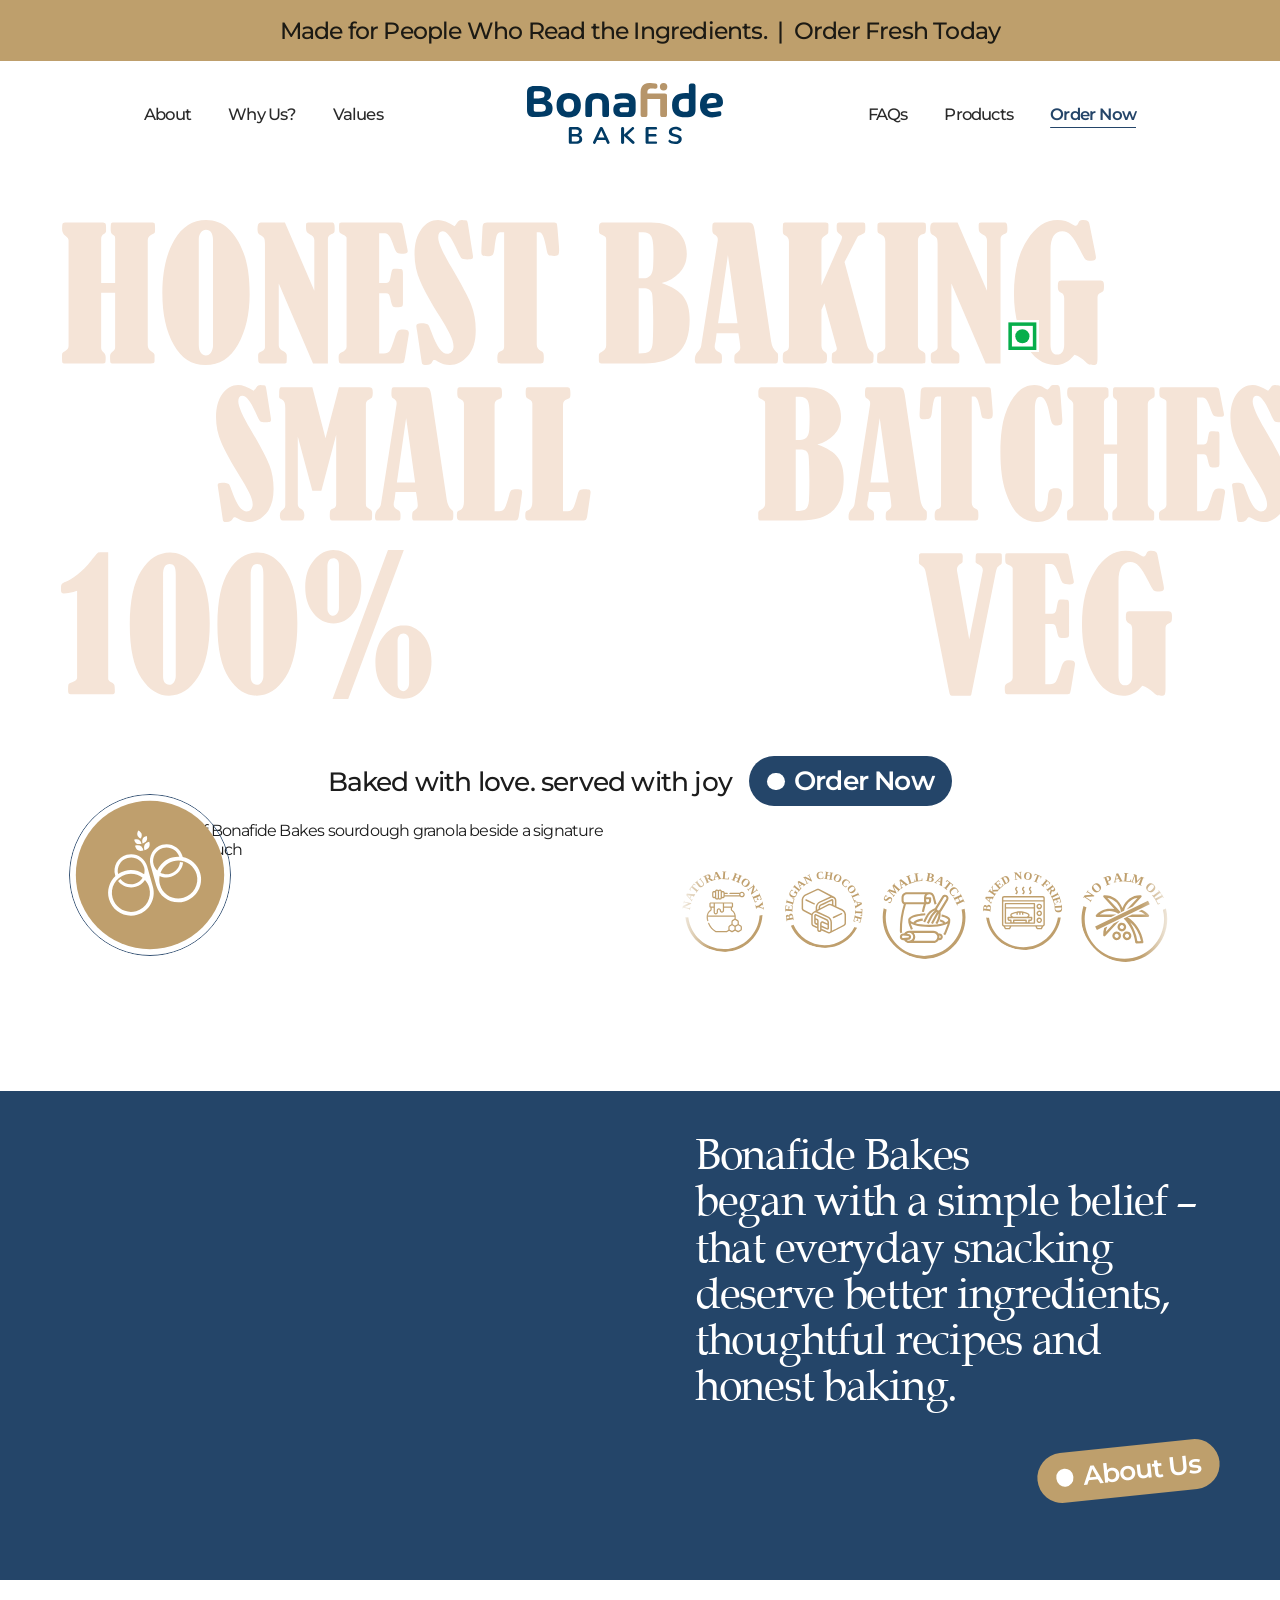
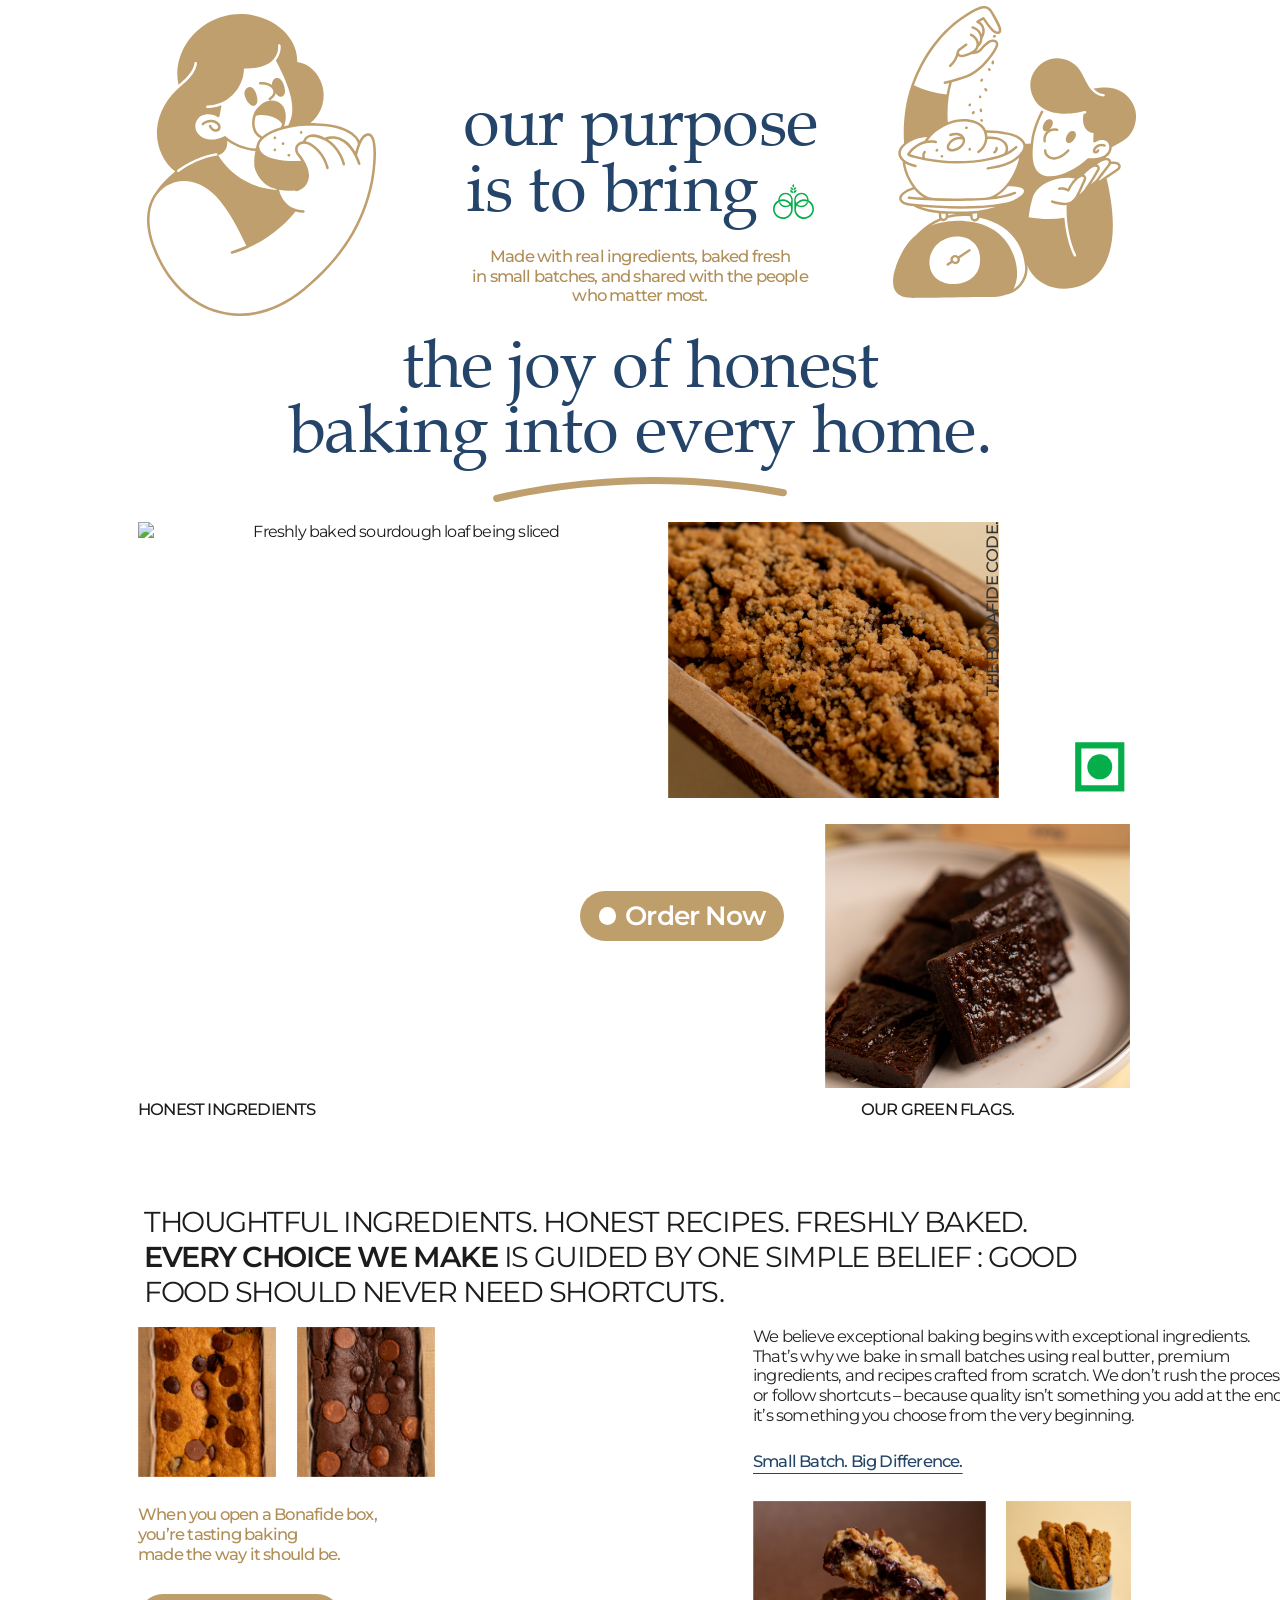
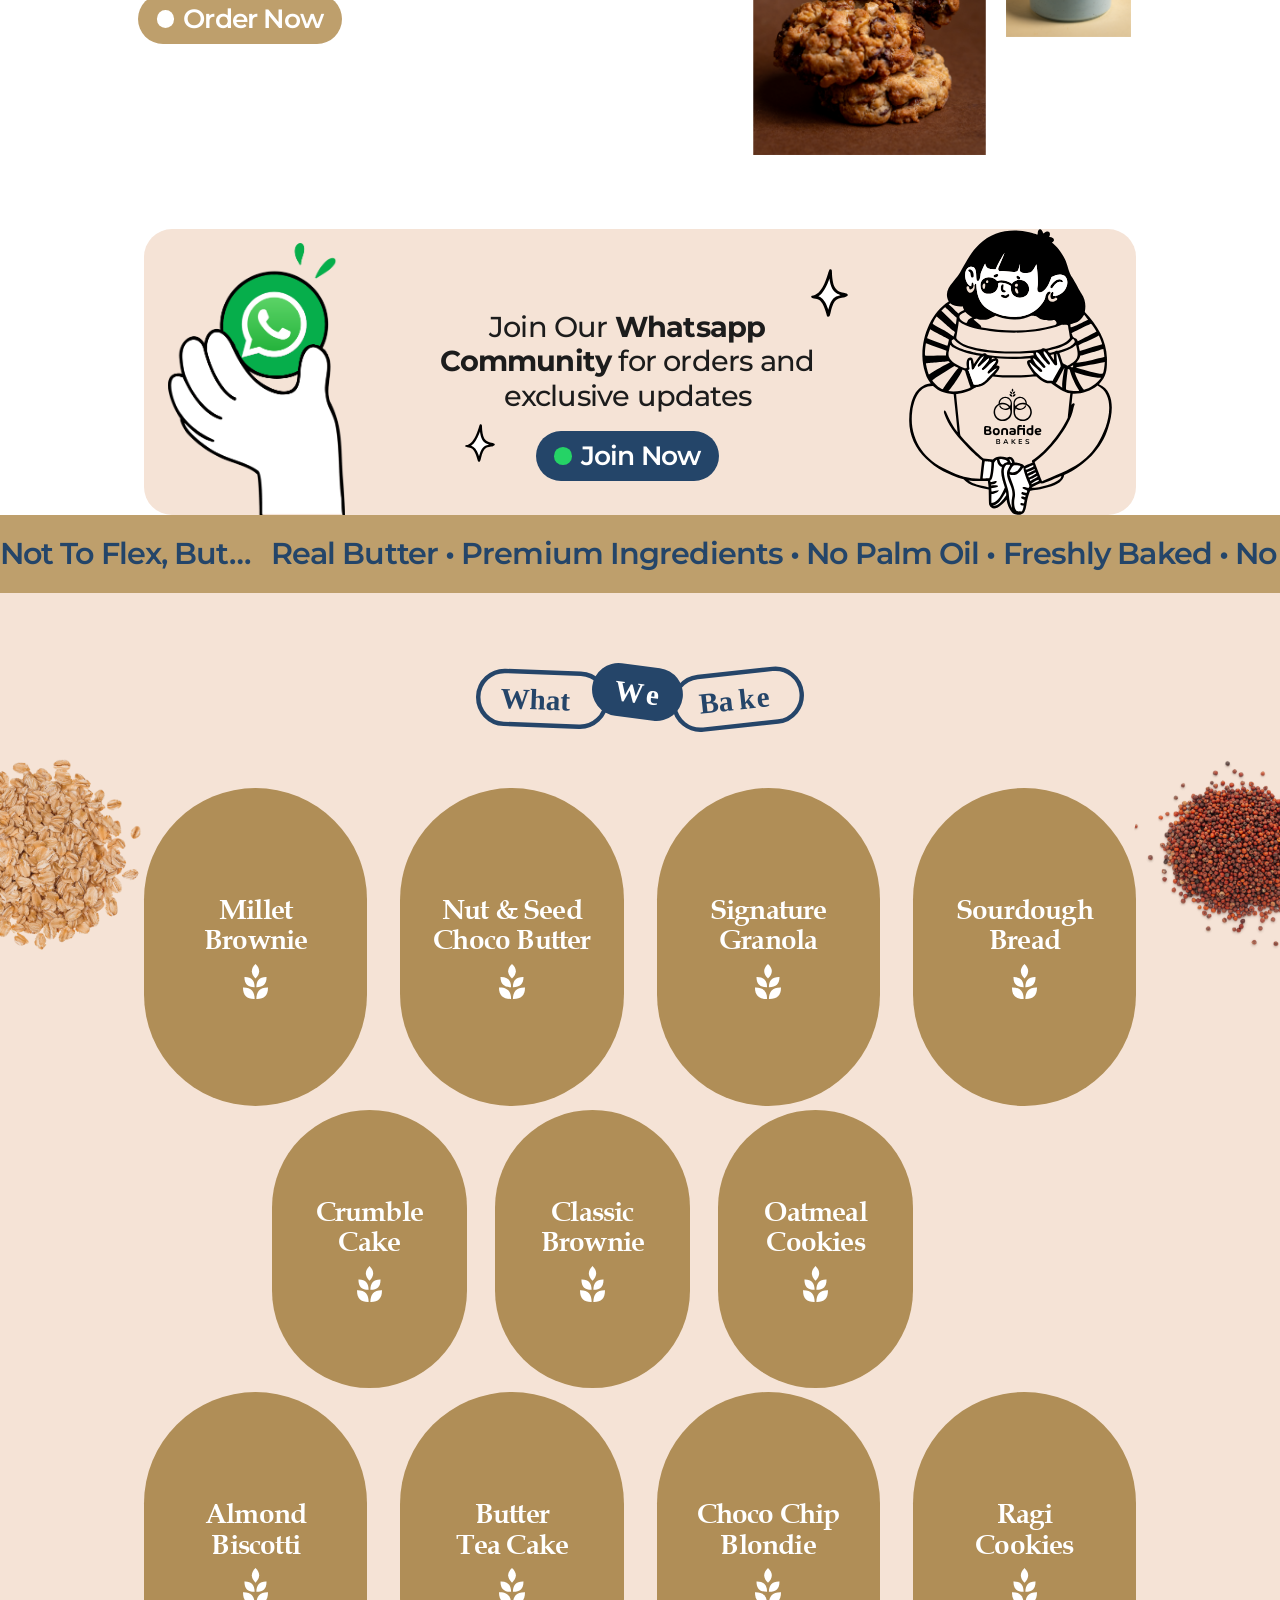
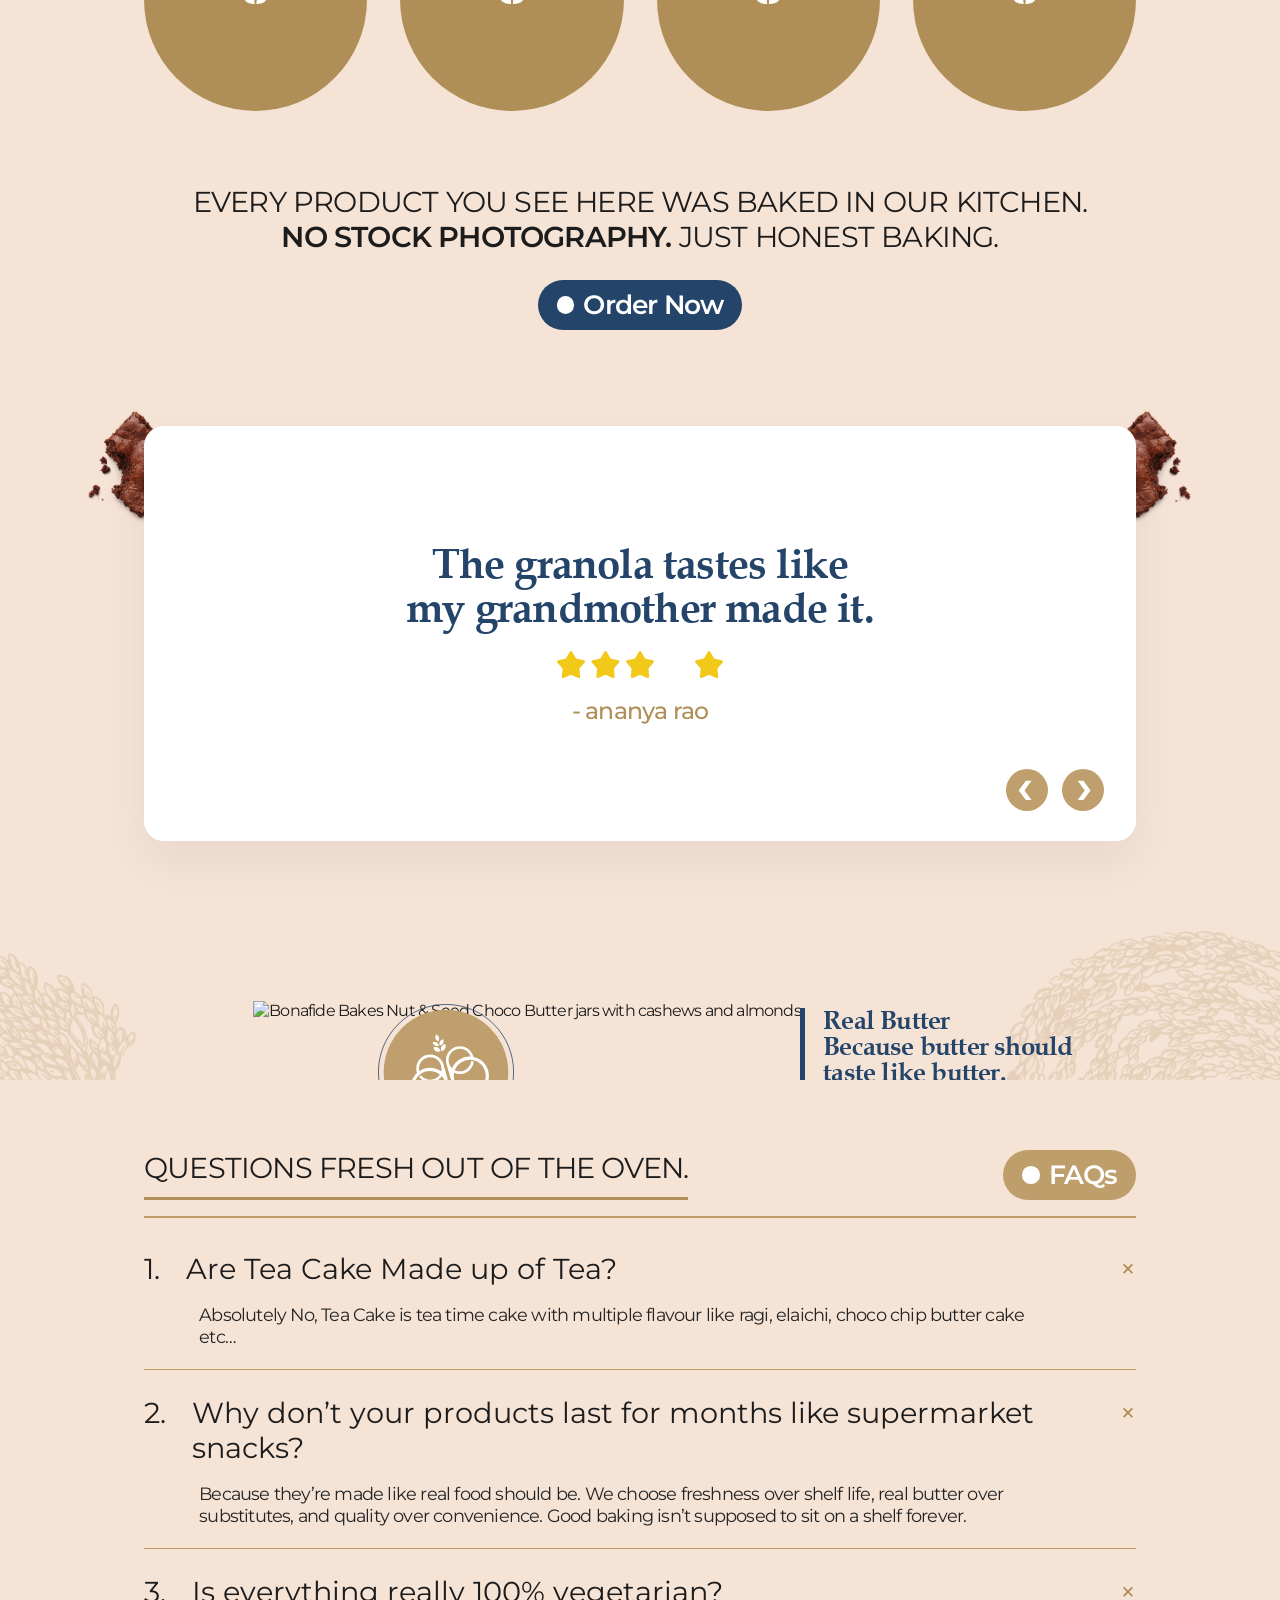
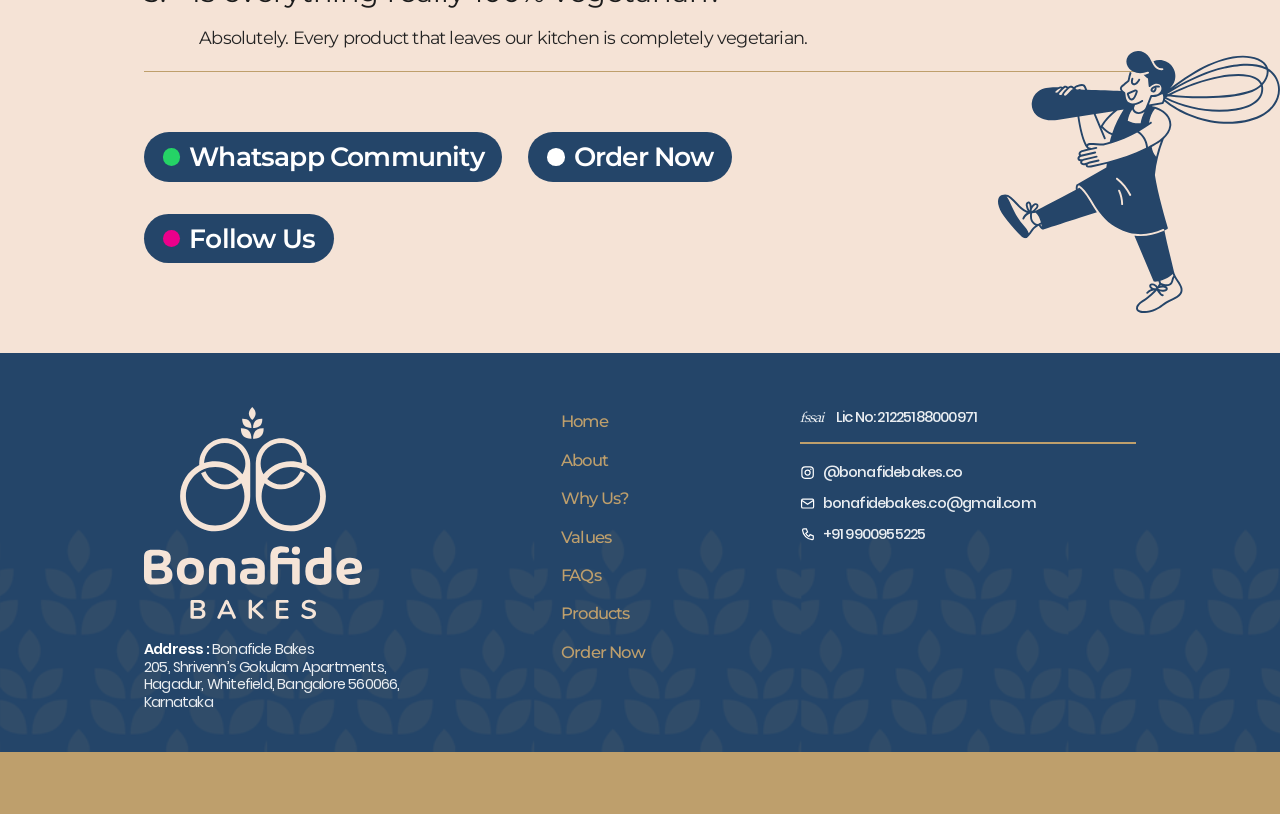
==== commit d7217fb9: "some feedback changes by santhosh" ====
--- a/index.html
+++ b/index.html
@@ -5,7 +5,7 @@
 <meta name="viewport" content="width=device-width, initial-scale=1.0">
 <title>Bonafide Bakes | Honest Baking. Small Batches. 100% Veg.</title>
 <meta name="description" content="Made for people who read the ingredients. Bonafide Bakes crafts honest, small-batch baked goods with real butter, no palm oil and no shortcuts.">
-<link rel="stylesheet" href="styles.css?v=9">
+<link rel="stylesheet" href="styles.css?v=22">
 </head>
 <body>
 
@@ -78,10 +78,7 @@
     </div>
 
     <div class="icon-strip">
-      <div class="icon-strip-left">
-        <span class="brand-badge-lg"><img src="Assets/SVG/Asset%2018.svg" alt="Bonafide Bakes"></span>
-      </div>
-
+      <div class="icon-strip-left"></div>
       <div class="feature-icons">
         <div class="feature-marquee"><ul class="feature-row">
           <li class="feature"><img src="Assets/SVG/Asset%2016.svg" alt="Natural honey"></li>
@@ -101,7 +98,10 @@
   <!-- ABOUT -->
   <section class="about" id="about">
     <div class="about-inner">
-      <img src="Assets/PNG/Asset%2017.png" alt="Bowl of Bonafide Bakes sourdough granola beside a signature granola pouch" class="about-image">
+      <div class="about-media">
+        <img src="Assets/PNG/Asset%2017.png" alt="Bowl of Bonafide Bakes sourdough granola beside a signature granola pouch" class="about-image">
+        <span class="brand-badge-lg"><img src="Assets/SVG/Asset%2018.svg" alt="Bonafide Bakes"></span>
+      </div>
       <div class="about-text">
         <p>Bonafide Bakes<br>began with a simple belief &ndash;<br>that everyday snacking<br>deserve better ingredients,<br>thoughtful recipes and<br>honest baking.</p>
         <a href="#why-us" class="btn btn--tan btn--tilted"><span class="dot dot--white"></span>About Us</a>
@@ -123,23 +123,16 @@
     </div>
 
     <div class="gallery-row">
-      <div class="gallery-col gallery-col--tall">
-        <img src="Assets/PNG/Asset%2029.png" alt="Freshly baked sourdough loaf being sliced" class="gallery-img">
-        <a href="https://wa.me/919900955225" target="_blank" rel="noopener" class="btn btn--tan gallery-cta"><span class="dot dot--white"></span>Order Now</a>
-        <p class="gallery-caption">HONEST INGREDIENTS</p>
-      </div>
-      <div class="gallery-col">
-        <div class="gallery-code">
-          <img src="Assets/PNG/Asset%2030.png" alt="Freshly baked crumble cake in a tray" class="gallery-img">
-          <p class="vertical-label vertical-label--right">THE BONAFIDE CODE.</p>
-        </div>
-        <div class="gallery-flags">
-          <img src="Assets/PNG/Asset%2031.png" alt="Plate of freshly baked brownies" class="gallery-img">
-          <img src="Assets/SVG/Asset%202.svg" alt="100% vegetarian" class="veg-mark veg-mark--static">
-        </div>
-        <p class="gallery-caption">OUR GREEN FLAGS.</p>
-      </div>
-    </div>
+      <img src="Assets/PNG/Asset%2030.png" alt="Freshly baked crumble cake in a tray" class="g-img g-crumble">
+      <img src="Assets/PNG/Asset%2029.png" alt="Freshly baked sourdough loaf being sliced" class="g-img g-bread">
+      <img src="Assets/PNG/Asset%2031.png" alt="Plate of freshly baked brownies" class="g-img g-brownie">
+      <img src="Assets/SVG/Asset%202.svg" alt="100% vegetarian" class="g-veg">
+      <a href="https://wa.me/919900955225" target="_blank" rel="noopener" class="btn btn--tan g-cta"><span class="dot dot--white"></span>Order Now</a>
+      <p class="vertical-label g-code">THE BONAFIDE CODE.</p>
+      <p class="g-cap g-cap--left">HONEST INGREDIENTS</p>
+      <p class="g-cap g-cap--right">OUR GREEN FLAGS.</p>
+    </div>
+
   </section>
 
   <!-- VALUES / INGREDIENTS -->
@@ -173,7 +166,9 @@
     </div>
 
     <div class="whatsapp-banner">
-      <img src="Assets/SVG/Asset%2048.svg" alt="" aria-hidden="true" class="ill--wa-hand">
+      <img src="Assets/PNG/Asset%2048.png" alt="" aria-hidden="true" class="ill--wa-hand">
+      <img src="Assets/SVG/Asset%2040.svg" alt="" aria-hidden="true" class="wa-spark wa-spark--a">
+      <img src="Assets/SVG/Asset%2041.svg" alt="" aria-hidden="true" class="wa-spark wa-spark--b">
       <div class="whatsapp-center">
         <p class="whatsapp-text">Join Our <strong>Whatsapp</strong><br><strong>Community</strong> for orders and<br>exclusive updates</p>
         <a href="https://wa.me/919900955225" target="_blank" rel="noopener" class="btn btn--navy"><span class="dot dot--green"></span>Join Now</a>
@@ -251,13 +246,15 @@
 
   <!-- REAL BUTTER -->
   <section class="real-butter">
-    <div class="rb-stage">
-      <img src="Assets/PNG/Asset%2064.png" alt="Bonafide Bakes Nut &amp; Seed Choco Butter jars with cashews and almonds" class="rb-jar">
-      <img src="Asset/ill-chef-left.png" alt="" aria-hidden="true" class="ill ill--chef-left">
-      <img src="Asset/ill-chef-right.png" alt="" aria-hidden="true" class="ill ill--chef-right">
-      <div class="real-butter-text">
-        <span class="rb-rule"></span>
-        <h3>Real Butter<br>Because butter should<br>taste like butter.</h3>
+    <img src="Assets/PNG/Asset%2062.png" alt="" aria-hidden="true" class="rb-pattern rb-pattern--l">
+    <img src="Assets/PNG/Asset%2062.png" alt="" aria-hidden="true" class="rb-pattern rb-pattern--r">
+    <div class="real-butter-inner">
+      <div class="rb-stage">
+        <img src="Assets/PNG/Asset%2064.png" alt="Bonafide Bakes Nut &amp; Seed Choco Butter jars with cashews and almonds" class="rb-jar">
+        <span class="rb-badge"><img src="Assets/SVG/Asset%2018.svg" alt=""></span>
+        <div class="real-butter-text">
+          <h3>Real Butter<br>Because butter should<br>taste like butter.</h3>
+        </div>
       </div>
     </div>
   </section>
@@ -287,7 +284,7 @@
     <img src="Assets/SVG/Asset%2068.svg" alt="" aria-hidden="true" class="ill ill--chef-whisk">
     <div class="faq-buttons">
       <a href="https://wa.me/919900955225" target="_blank" rel="noopener" class="btn btn--navy"><span class="dot dot--green"></span>Whatsapp Community</a>
-      <span class="btn-scribble"><a href="https://wa.me/919900955225" target="_blank" rel="noopener" class="btn btn--navy"><span class="dot dot--white"></span>Order Now</a></span>
+      <a href="https://wa.me/919900955225" target="_blank" rel="noopener" class="btn btn--navy"><span class="dot dot--white"></span>Order Now</a>
       <span class="btn-break"></span>
       <a href="https://instagram.com/bonafidebakes.co" target="_blank" rel="noopener" class="btn btn--navy btn--follow"><span class="dot dot--pink"></span>Follow Us</a>
     </div>
@@ -324,6 +321,6 @@
   <div class="footer-bottom"></div>
 </footer>
 
-<script src="script.js?v=9"></script>
+<script src="script.js?v=22"></script>
 </body>
 </html>
--- a/styles.css
+++ b/styles.css
@@ -156,7 +156,7 @@
 /* ============================================================
    HERO
    ============================================================ */
-.hero{ position:relative; padding:0 0 52px; text-align:center; overflow:hidden; }
+.hero{ position:relative; padding:0 0 83px; text-align:center; overflow:hidden; }
 .hero-ghost{
   position:absolute; top:0; left:0; right:0; bottom:0;
   z-index:0; pointer-events:none; overflow:hidden;
@@ -174,8 +174,14 @@
 /* No z-index: it would create a stacking context and stop the photo
    blending with the ghost type behind it. */
 .hero-content{ position:relative; max-width:var(--wide); margin:0 auto; padding-top:11.3vw; }
-.hero-image-wrap{ position:relative; display:block; width:100%; max-width:65vw; margin:0 auto; }
-.hero-image{ width:100%; mix-blend-mode:multiply; }  /* drops white studio bg */
+/* Asset 3.png carries a lot of transparent padding (content is
+   3904x2015 inside 4219x3535), so crop to the artwork in CSS rather
+   than letting the empty space inflate the hero. */
+.hero-image-wrap{
+  position:relative; display:block; width:100%; max-width:65vw;
+  margin:0 auto; aspect-ratio:3904/2015; overflow:hidden;
+}
+.hero-image{ position:absolute; width:108.07%; left:-2.28%; top:-51.07%; height:auto; }
 .veg-mark{ position:absolute; top:2%; right:2%; width:clamp(26px,2.6vw,38px); }
 .veg-mark--static{ position:absolute; top:auto; right:10px; bottom:10px; width:clamp(24px,2.4vw,34px); }
 
@@ -195,20 +201,12 @@
 }
 .icon-strip-left{ position:relative; min-height:150px; }
 .brand-badge-lg{
-  /* block, not inline: the width must still hold once the badge goes
-     position:static in the stacked layouts below 1080px */
-  display:block;
-  position:absolute; top:-52px; left:16px;
-  width:148px; aspect-ratio:1; z-index:3;
+  /* Asset 18 already includes the navy ring; gold disc is 91.2% of the
+     box inset 4.3%, so a 162px box puts a 148px disc at the design spot */
+  position:absolute; left:-69px; top:-27px;
+  width:162px; aspect-ratio:1; z-index:3;
 }
 .brand-badge-lg img{ width:100%; height:100%; border-radius:50%; }
-/* Thin navy ring: design draws it as a larger 170px circle with the
-   148px gold disc sitting toward its upper-right. */
-.brand-badge-lg::before{
-  content:""; position:absolute;
-  inset:-11px -6px -11px -16px;
-  border:1.6px solid var(--navy); border-radius:50%;
-}
 /* Badge artwork lifted from the design, presented as a continuous
    marquee. Rows keep the design's 100px badge and overall block height;
    they simply scroll instead of wrapping. */
@@ -231,8 +229,11 @@
 }
 .feature{ width:100px; flex:none; padding:4px; }
 /* blue highlight ring */
-.feature img{ border-radius:50%; border:1.5px solid transparent; transition:border-color .25s ease, transform .25s ease; }
-.feature:hover img{ border-color:var(--navy); transform:scale(1.06); }
+.feature img{
+  border-radius:50%;
+  transition:transform .25s ease, filter .25s ease;
+}
+.feature:hover img{ transform:scale(1.08); filter:drop-shadow(0 6px 12px rgba(36,69,105,.28)); }
 .feature img{ width:100%; height:auto; }
 
 /* No unattended motion when the OS asks for reduced motion */
@@ -253,14 +254,16 @@
 }
 /* keep the fixed-width children from blowing out the 1fr track */
 .about-inner > *{ min-width:0; }
+.icon-strip-left{ min-height:150px; }
 /* One continuous photo rising out of the hero. Design places it at
    x218..736, y907..1597 - i.e. 518x690, lifted 270px above the navy. */
-.about-image{
+.about-media{
+  position:relative;
   width:518px; max-width:100%;
   margin:-270px 0 0 78px;
-  border-radius:50px;
   align-self:start;
 }
+.about-image{ width:100%; border-radius:50px; }
 .about-text{ padding:42px 0 0 0; }
 /* design measure is 580px - wider than its grid track, so it must
    be free to overflow into the full-bleed navy band */
@@ -297,16 +300,26 @@
 .purpose-heading-2{ color:var(--navy); font-size:var(--fs-purpose); line-height:.97; margin-top:10px; }
 .wavy-underline{ color:var(--gold); display:block; margin:14px auto 0; }
 
-.gallery-row{ display:grid; grid-template-columns:1.06fr 1fr; gap:36px; margin-top:20px; text-align:left; }
-.gallery-col{ position:relative; }
-.gallery-img{ width:100%; object-fit:cover; }
-.gallery-col--tall .gallery-img{ aspect-ratio:1/1.05; }
-.gallery-cta{ position:absolute; right:22px; top:45%; }
-.gallery-caption{ margin-top:18px; font-size:var(--fs-label); font-weight:500; letter-spacing:.02em; }
-.gallery-code{ position:relative; margin-bottom:24px; }
-.gallery-code .gallery-img{ aspect-ratio:1.4/1; }
-.gallery-flags{ position:relative; }
-.gallery-flags .gallery-img{ aspect-ratio:1.35/1; }
+/* Gallery - design overlaps the three photos diagonally.
+   Visible extents on the artboard (not the padded placement rects):
+     bread   x218 y2312 521x566     crumble x748 y2312 331x276
+     brownie x905 y2614 305x264     captions y2889, veg mark x1151 y2528
+   Block origin y2312, height 603, all relative to the 992 container. */
+.gallery-row{ position:relative; width:100%; padding-bottom:60.8%; margin-top:20px; }
+.g-img{ position:absolute; object-fit:cover; }
+.g-bread  { left:-0.60%; top:0;      width:52.52%; aspect-ratio:521/566; }
+.g-crumble{ left:52.82%; top:0;      width:33.37%; aspect-ratio:331/276; }
+.g-brownie{ left:68.65%; top:50.08%; width:30.75%; aspect-ratio:305/264; }
+.g-veg    { position:absolute; left:93.45%; top:35.82%; width:5.85%; }
+.g-cta    { position:absolute; left:43.95%; top:61.2%; }
+.g-code{
+  position:absolute; left:84.48%; top:0;
+  writing-mode:vertical-rl; transform:rotate(180deg);
+  font-size:var(--fs-label); font-weight:500; white-space:nowrap;
+}
+.g-cap{ position:absolute; top:95.69%; font-size:var(--fs-label); font-weight:500; white-space:nowrap; }
+.g-cap--left { left:-0.60%; }
+.g-cap--right{ left:72.28%; }
 
 /* ============================================================
    VALUES / INGREDIENTS
@@ -322,17 +335,17 @@
 }
 .ingredients-heading strong{ font-weight:600; }
 .ingredients-row{
-  display:grid; grid-template-columns:300px minmax(0,535px);
-  justify-content:space-between; gap:40px; margin-top:18px;
-  width:min(1150px, 100vw - 48px);
-}
-.ingredients-swatches{ display:flex; gap:20px; margin-bottom:28px; }
-.ingredients-swatches img{ width:140px; aspect-ratio:1/1.33; object-fit:cover; }
+  display:grid; grid-template-columns:297px minmax(0,540px);
+  column-gap:318px; margin-top:18px; margin-left:-6px;
+  width:min(1155px, 100vw - 48px);
+}
+.ingredients-swatches{ display:flex; gap:21px; margin-bottom:28px; }
+.ingredients-swatches img{ width:138px; height:auto; }
 .ingredients-note{ font-size:var(--fs-body); font-weight:500; line-height:1.19; color:var(--gold-dark); margin-bottom:30px; }
 .ingredients-right p{ font-size:var(--fs-body); font-weight:400; line-height:1.19; color:#242424; max-width:535px; }
-.ingredients-photos{ display:flex; align-items:flex-end; gap:22px; }
-.ingredients-photos img:first-child{ width:232px; aspect-ratio:1/1.33; object-fit:cover; }
-.ingredients-photos img:last-child{ width:128px; aspect-ratio:1/1.33; object-fit:cover; }
+.ingredients-photos{ display:flex; align-items:flex-start; gap:20px; }
+.ingredients-photos img:first-child{ width:233px; height:auto; }
+.ingredients-photos img:last-child{ width:125px; height:auto; }
 
 /* ---- WhatsApp banner (990x286, radius ~28) ---- */
 .whatsapp-banner{
@@ -425,29 +438,33 @@
 .t-arrow--next{ right:32px; }
 
 /* ============================================================
-   REAL BUTTER - design places one 880x1172 composition at x266..1146
-   with the copy overlaid on its right, badge and chefs on top.
-   ============================================================ */
-.real-butter{ position:relative; background:var(--cream); padding:60px 0 0; overflow-x:clip; }
-.rb-stage{ position:relative; width:min(880px, 92vw); margin:0 auto; }
-.rb-jar{ width:100%; mix-blend-mode:multiply; }
-.brand-badge{
-  position:absolute; left:20.7%; top:19.5%;
-  width:13%; aspect-ratio:1; border-radius:50%;
-  background:var(--gold-dark); border:3px solid var(--cream);
-  display:flex; align-items:center; justify-content:center; color:#fff; z-index:2;
-}
-.ill--chef-left{ position:absolute; left:8%;  top:36%; width:17%; z-index:2; }
-.ill--chef-right{ position:absolute; left:70%; top:52%; width:27%; z-index:2; }
-.real-butter-text{ position:absolute; left:69.9%; top:36%; z-index:3; }
-.rb-rule{ display:block; width:5px; height:52px; background:var(--navy); margin-bottom:14px; }
-.real-butter-text h3{ color:var(--navy); font-weight:700; font-size:var(--fs-rb); line-height:1.0; white-space:nowrap; }
+   REAL BUTTER - design measurements from the artboard:
+   composition x334..1137 (803w), copy at x881, badge at x459 y6230.
+   ============================================================ */
+.real-butter{ position:relative; background:var(--cream); padding:70px 0 60px; overflow:hidden; }
+/* millet-stalk watermark - design crops one at each edge, y6023..7112 */
+.rb-pattern{ position:absolute; top:0; width:59%; height:auto; z-index:0; pointer-events:none; }
+.rb-pattern--l{ left:-26%; }
+.rb-pattern--r{ left:75%; }
+.real-butter-inner{ position:relative; z-index:1; max-width:var(--container); margin:0 auto; }
+.rb-stage{ position:relative; width:81%; margin-left:11%; }
+.rb-jar{ width:100%; display:block; }
+.rb-badge{ position:absolute; left:15.6%; top:17.6%; width:16.9%; z-index:2; }
+.rb-badge img{ width:100%; display:block; }
+.real-butter-text{
+  position:absolute; left:68.1%; top:38.2%; z-index:3;
+  padding-left:18px; border-left:5px solid var(--navy);
+}
+.real-butter-text h3{
+  color:var(--navy); font-weight:700;
+  font-size:var(--fs-rb); line-height:1.0; white-space:nowrap;
+}
 
 /* ============================================================
    FAQ
    ============================================================ */
 .faq{ background:var(--cream); }
-.faq{ max-width:none; padding:70px 0 90px; margin-top:-300px; position:relative; z-index:2; overflow-x:clip; }
+.faq{ max-width:none; padding:70px 0 90px; margin-top:0; position:relative; z-index:2; overflow-x:clip; }
 .faq > *{ max-width:var(--container); margin-left:auto; margin-right:auto; }
 .faq-head{
   display:flex; align-items:flex-end; justify-content:space-between; gap:20px; flex-wrap:wrap;
@@ -514,14 +531,15 @@
 }
 @media (max-width:1080px){
   .icon-strip,.about-inner{ grid-template-columns:1fr; }
-  .about-image{ width:100%; max-width:518px; margin:-120px auto 0; }
+  .about-media{ width:100%; max-width:518px; margin:-120px auto 0; }
+  .brand-badge-lg{ left:-14px; top:-34px; width:120px; }
   .about-text p{ width:100%; max-width:100%; }
   .about-text{ align-items:flex-start; padding:26px 0 40px; }
   .about-text .btn{ margin-left:0; }
   .icon-strip-left{ min-height:0; margin-bottom:16px; }
   /* relative, not static: the ring is an absolute ::before and would
      otherwise escape to .icon-strip and stretch across it */
-  .brand-badge-lg{ position:relative; top:auto; left:auto; width:120px; }
+  .brand-badge-lg{ position:relative; top:auto; left:auto; width:132px; }
 }
 @media (max-width:900px){
   .gallery-row,.ingredients-row,.real-butter-inner{ grid-template-columns:1fr; }
@@ -555,7 +573,9 @@
 @media (max-width:480px){
 
   .whatsapp-banner{ padding:26px 20px; }
-  .about-image{ margin:-60px auto 0; border-radius:26px; }
+  .about-media{ margin:-60px auto 0; }
+  .about-image{ border-radius:26px; }
+  .brand-badge-lg{ left:-8px; top:-26px; width:92px; }
 }
 
 /* ============================================================
@@ -570,21 +590,13 @@
 
 .whatsapp-banner{ position:relative; overflow:hidden; align-items:flex-end; justify-content:space-between; gap:0; padding:0 24px; }
 .whatsapp-banner{ height:286px; }
-.ill--wa-hand{ height:82%; width:auto; align-self:flex-end; flex:none; }
+.ill--wa-hand{ height:95%; width:auto; align-self:flex-end; flex:none; }
 .ill--wa-girl{ height:100%; width:auto; align-self:flex-end; flex:none; }
 .whatsapp-center{ display:flex; flex-direction:column; align-items:center; gap:18px; padding:0 8px 34px; flex:1 1 auto; }
 
 
 .faq{ position:relative; }
 .ill--chef-whisk{ right:0; bottom:40px; width:clamp(120px,22vw,320px); }
-.btn-scribble{ position:relative; display:inline-flex; }
-.btn-scribble::before{
-  content:""; position:absolute; left:-13%; top:-46%;
-  width:126%; height:196%;
-  background:url("Asset/ill-scribble.png") center/100% 100% no-repeat;
-  pointer-events:none; z-index:0;
-}
-.btn-scribble .btn{ position:relative; z-index:1; }
 .btn-break{ flex-basis:100%; height:0; }
 .faq-buttons{ position:relative; z-index:1; }
 
@@ -603,7 +615,7 @@
   .real-butter-text h3{ white-space:normal; }
   .rb-rule{ margin:0 auto 14px; }
   .real-butter{ padding-bottom:40px; }
-  .faq{ margin-top:-60px; }
+
 }
 
 .t-arrow img{ width:100%; height:100%; }
@@ -611,3 +623,19 @@
 .footer-wordmark{ display:block; width:clamp(150px,17vw,245px); margin-bottom:22px; }
 .inline-mark{ display:inline-block; width:clamp(30px,3.2vw,46px); vertical-align:-.12em; }
 .wavy-underline{ display:block; width:clamp(200px,23vw,330px); margin:14px auto 0; }
+
+@media (max-width:900px){
+  .ingredients-row{ grid-template-columns:1fr; column-gap:0; row-gap:40px; margin-left:0; }
+  /* gallery collapses to a simple stack on small screens */
+  .gallery-row{ padding-bottom:0; display:grid; gap:18px; }
+  .g-img,.g-cta,.g-cap,.g-veg,.g-code{ position:static; width:100%; }
+  .g-veg{ width:34px; justify-self:end; }
+  .g-cta{ width:max-content; }
+  .g-code{ display:none; }
+}
+
+/* sparkle marks - design places them at x884 y3716 and x541 y3868 */
+.wa-spark{ position:absolute; z-index:1; }
+.wa-spark--a{ left:67.2%; top:14.2%; width:3.8%; }
+.wa-spark--b{ left:32.4%; top:68.3%; width:3.0%; }
+@media (max-width:900px){ .wa-spark{ display:none; } }
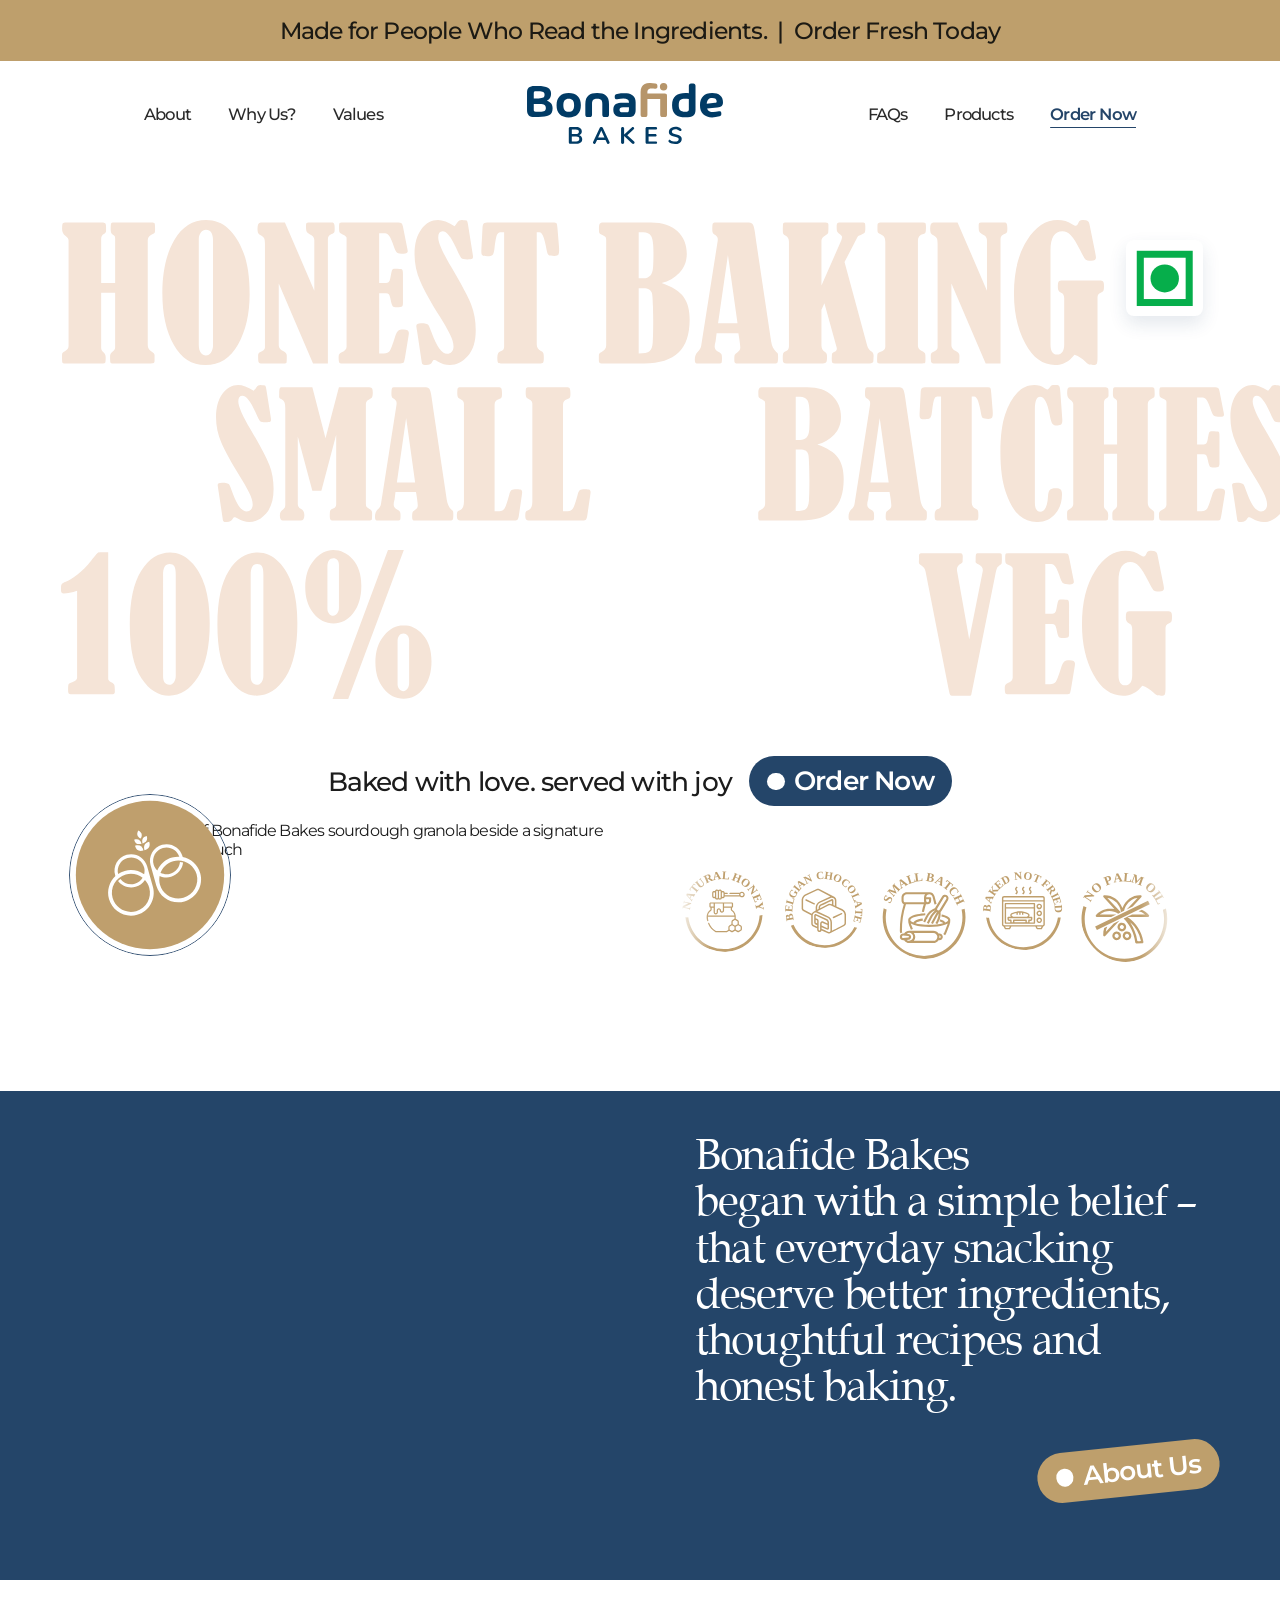
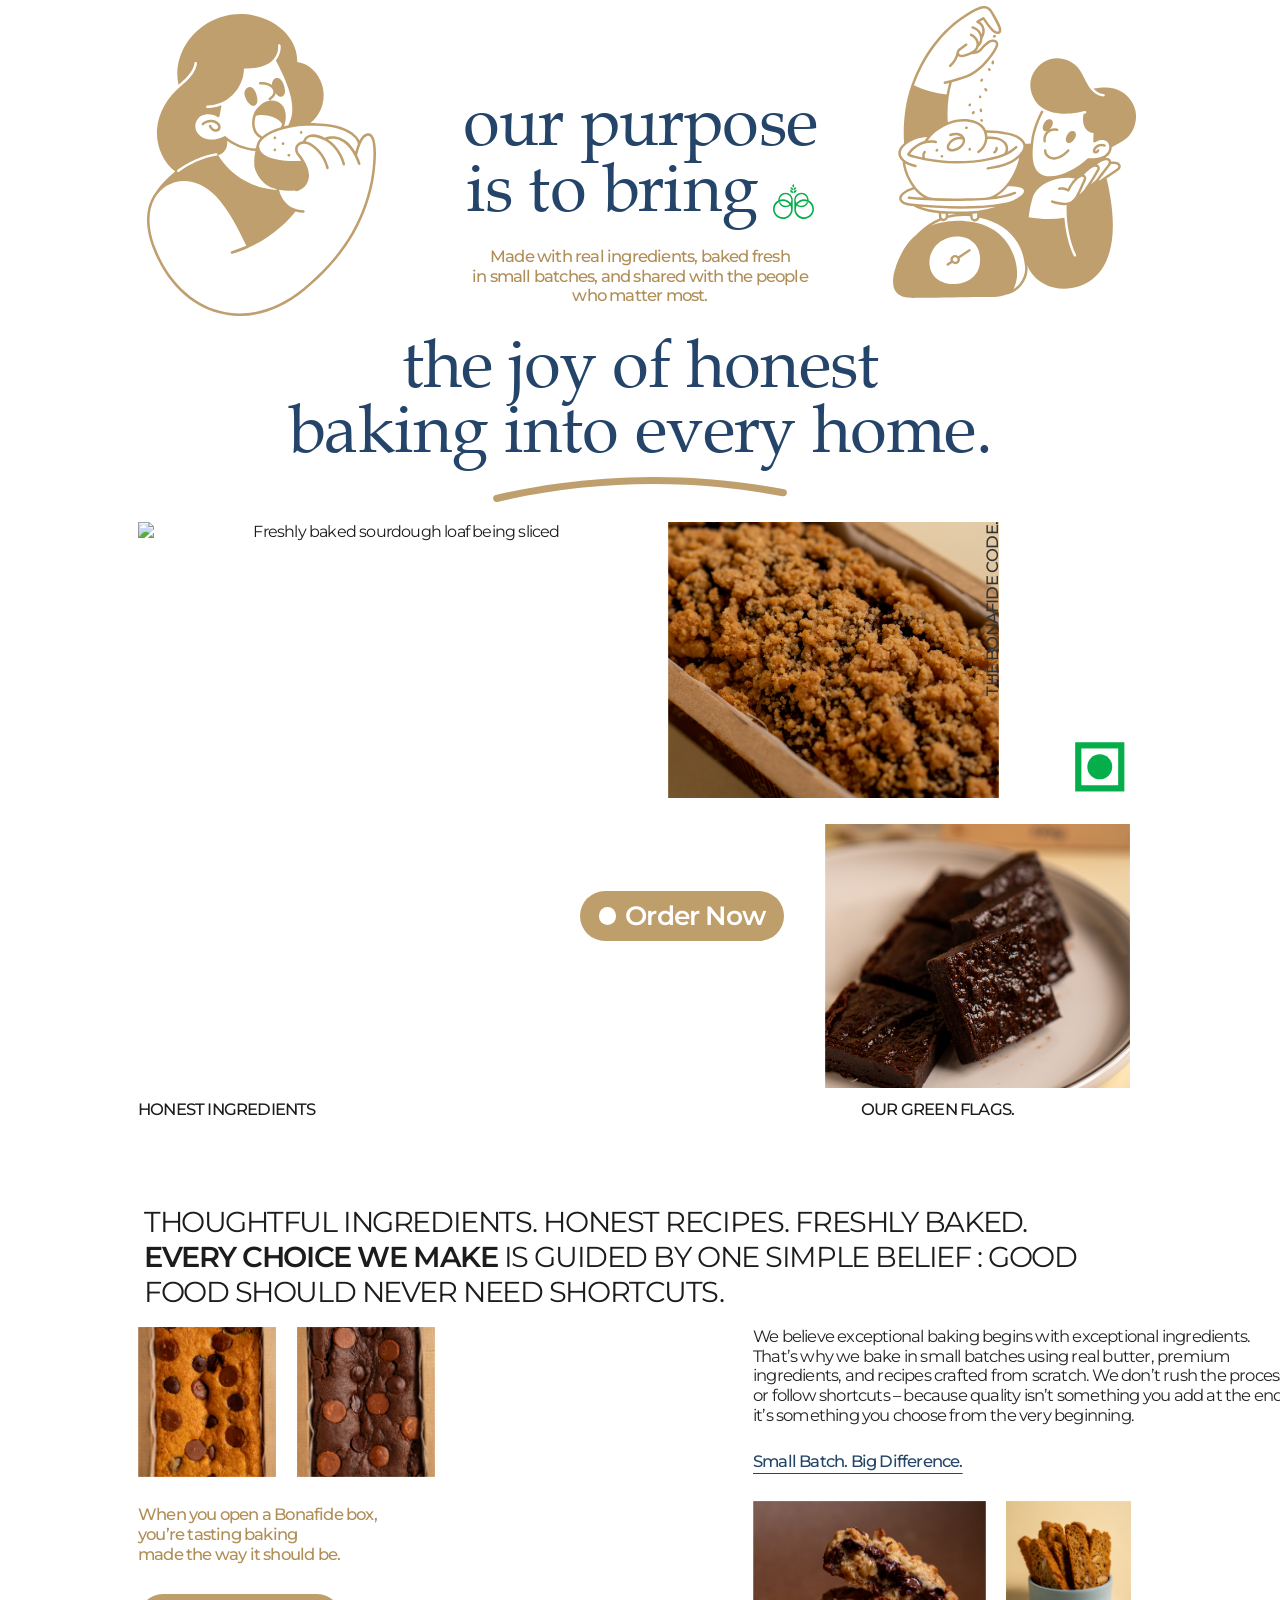
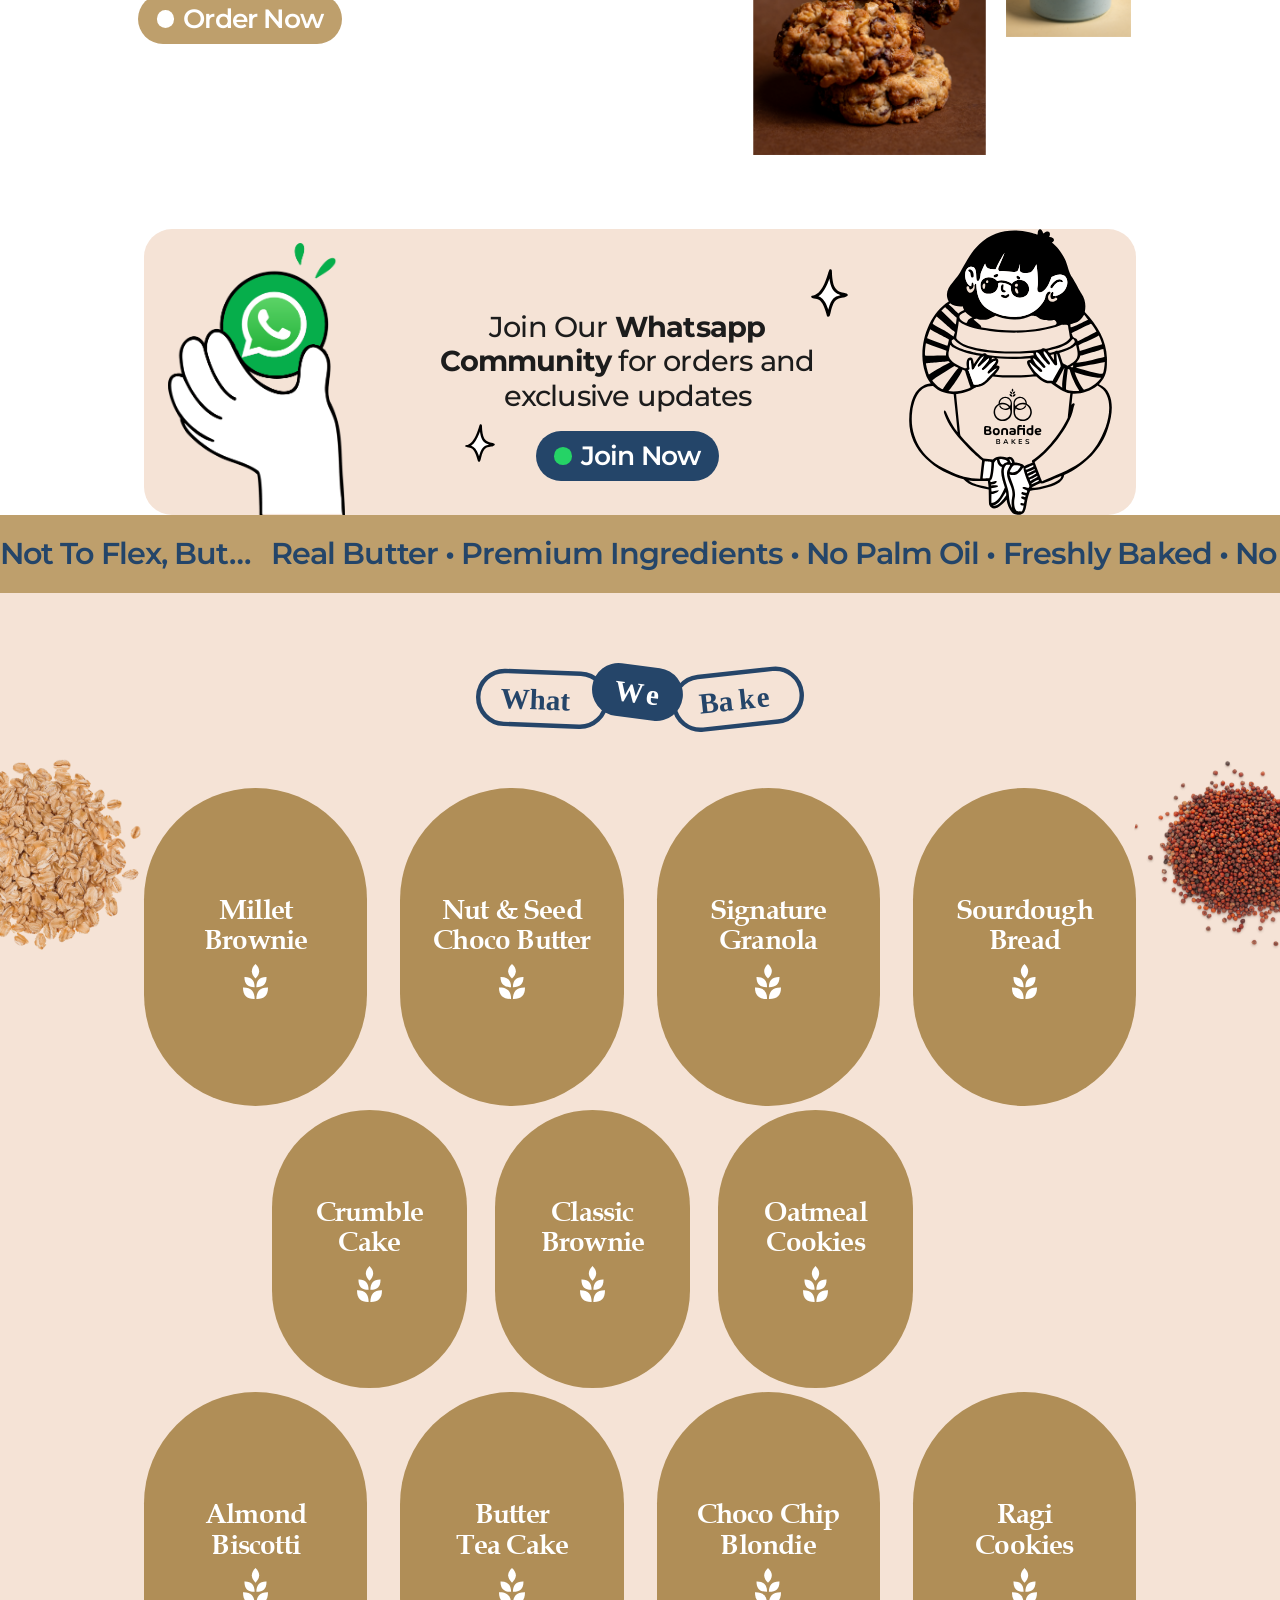
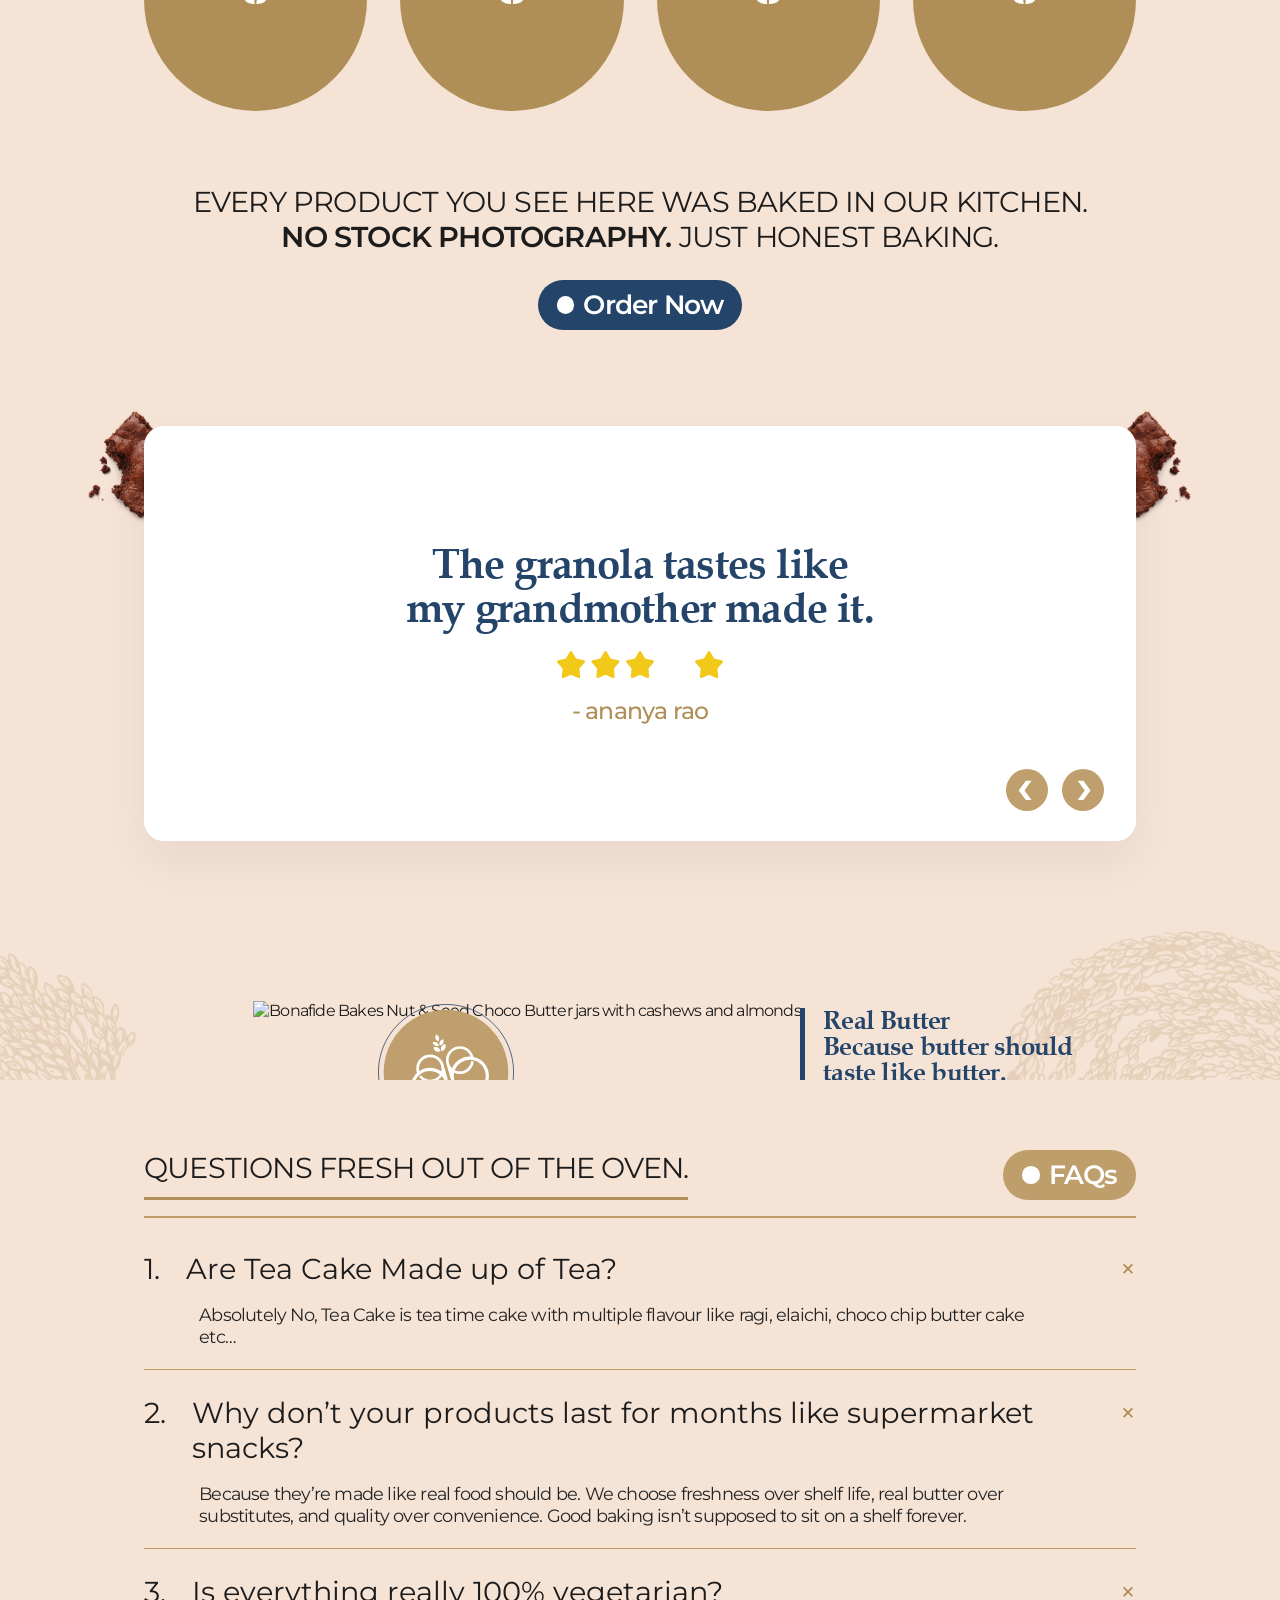
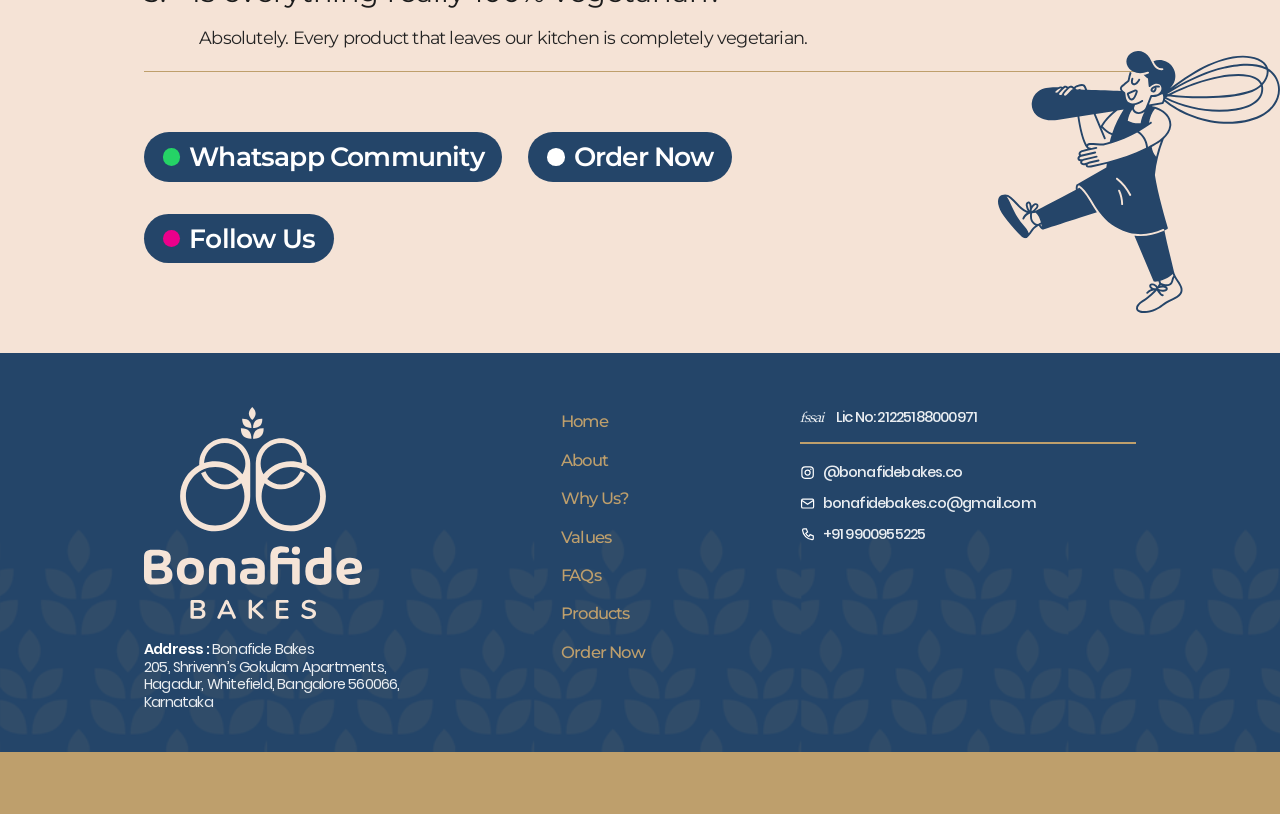
==== commit 0c24c1b9: "veg image allignment changes" ====
--- a/index.html
+++ b/index.html
@@ -68,7 +68,6 @@
     <div class="hero-content">
       <div class="hero-image-wrap">
         <img src="Assets/PNG/Asset%203.png" alt="Bonafide Bakes Nut &amp; Seed Choco Butter jar surrounded by cashews and almonds" class="hero-image">
-        <img src="Assets/SVG/Asset%202.svg" alt="100% vegetarian" class="veg-mark">
       </div>
 
       <div class="hero-cta">
@@ -76,6 +75,9 @@
         <a href="https://wa.me/919900955225" target="_blank" rel="noopener" class="btn btn--navy"><span class="dot dot--white"></span>Order Now</a>
       </div>
     </div>
+
+    <!-- Large veg mark placed to match PDF layout (top-right over background type) -->
+    <img src="Assets/SVG/Asset%202.svg" alt="100% vegetarian" class="veg-mark veg-mark--bg" aria-hidden="true">
 
     <div class="icon-strip">
       <div class="icon-strip-left"></div>
--- a/styles.css
+++ b/styles.css
@@ -184,6 +184,26 @@
 .hero-image{ position:absolute; width:108.07%; left:-2.28%; top:-51.07%; height:auto; }
 .veg-mark{ position:absolute; top:2%; right:2%; width:clamp(26px,2.6vw,38px); }
 .veg-mark--static{ position:absolute; top:auto; right:10px; bottom:10px; width:clamp(24px,2.4vw,34px); }
+
+/* Larger background veg mark (matches PDF placement) */
+.veg-mark--bg{
+  position:absolute;
+  top:8%;
+  right:6%;
+  width:clamp(46px,6vw,84px);
+  z-index:3; /* sits above the ghost/background type */
+  pointer-events:none;
+  transform:translateZ(0);
+  box-shadow:0 8px 18px rgba(36,69,105,.12);
+  background:#fff; border-radius:8px; padding:.35em;
+}
+
+@media (max-width:900px){
+  .veg-mark--bg{ top:22%; right:6%; width:clamp(36px,9vw,64px); }
+}
+@media (max-width:480px){
+  .veg-mark--bg{ top:18%; right:8%; width:54px; }
+}
 
 .hero-cta{
   position:relative;
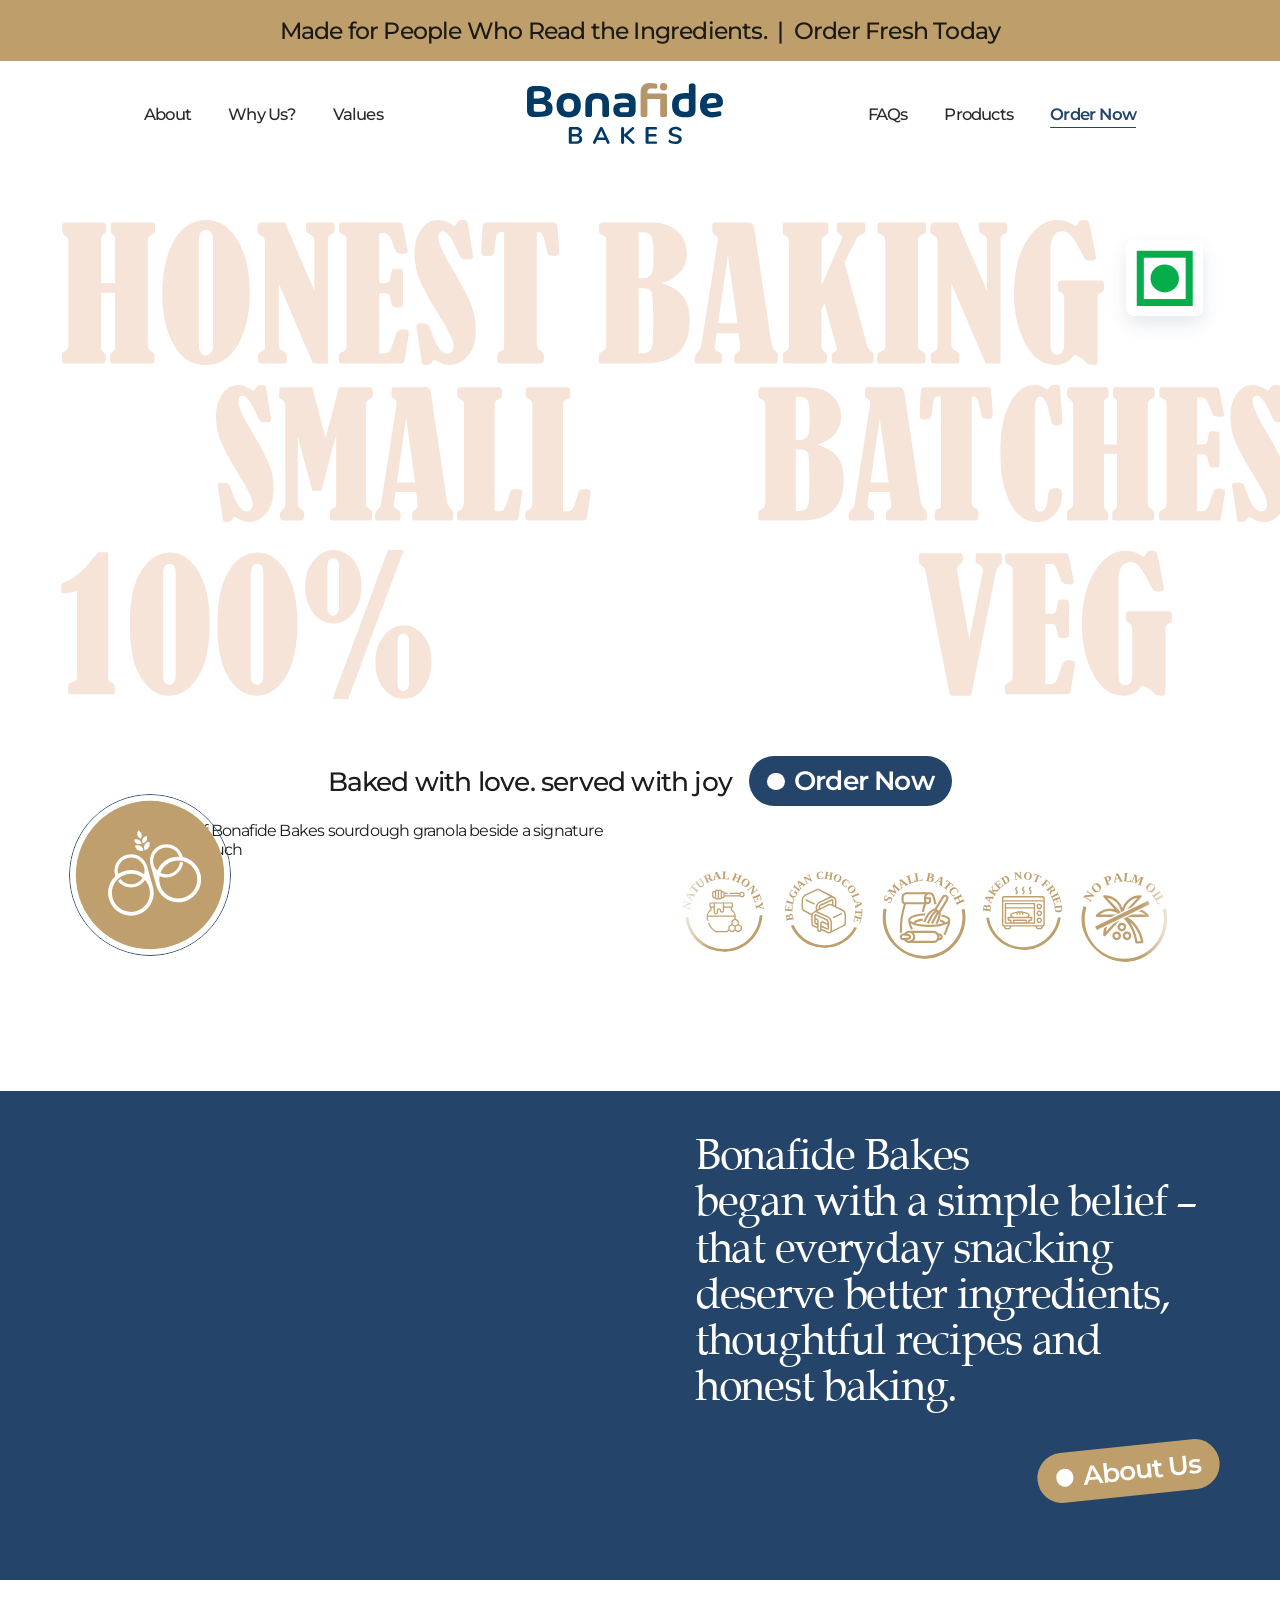
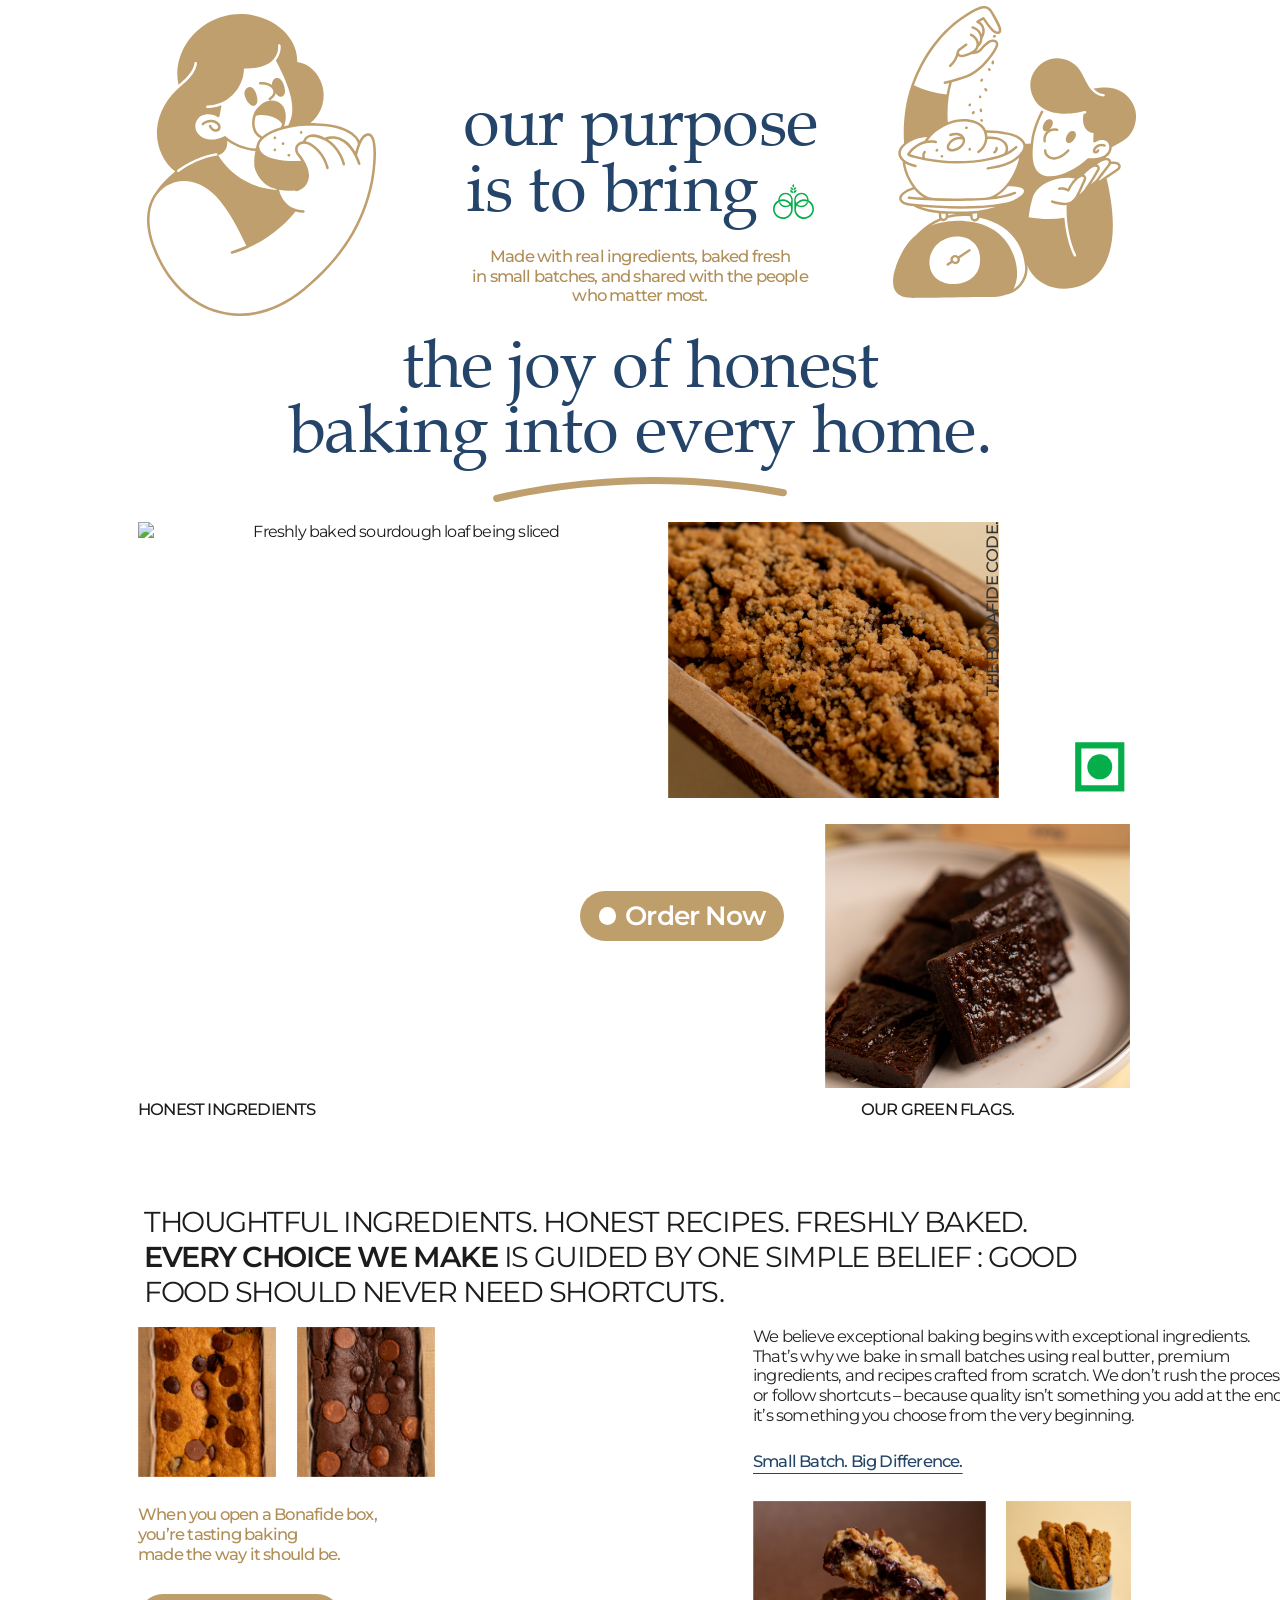
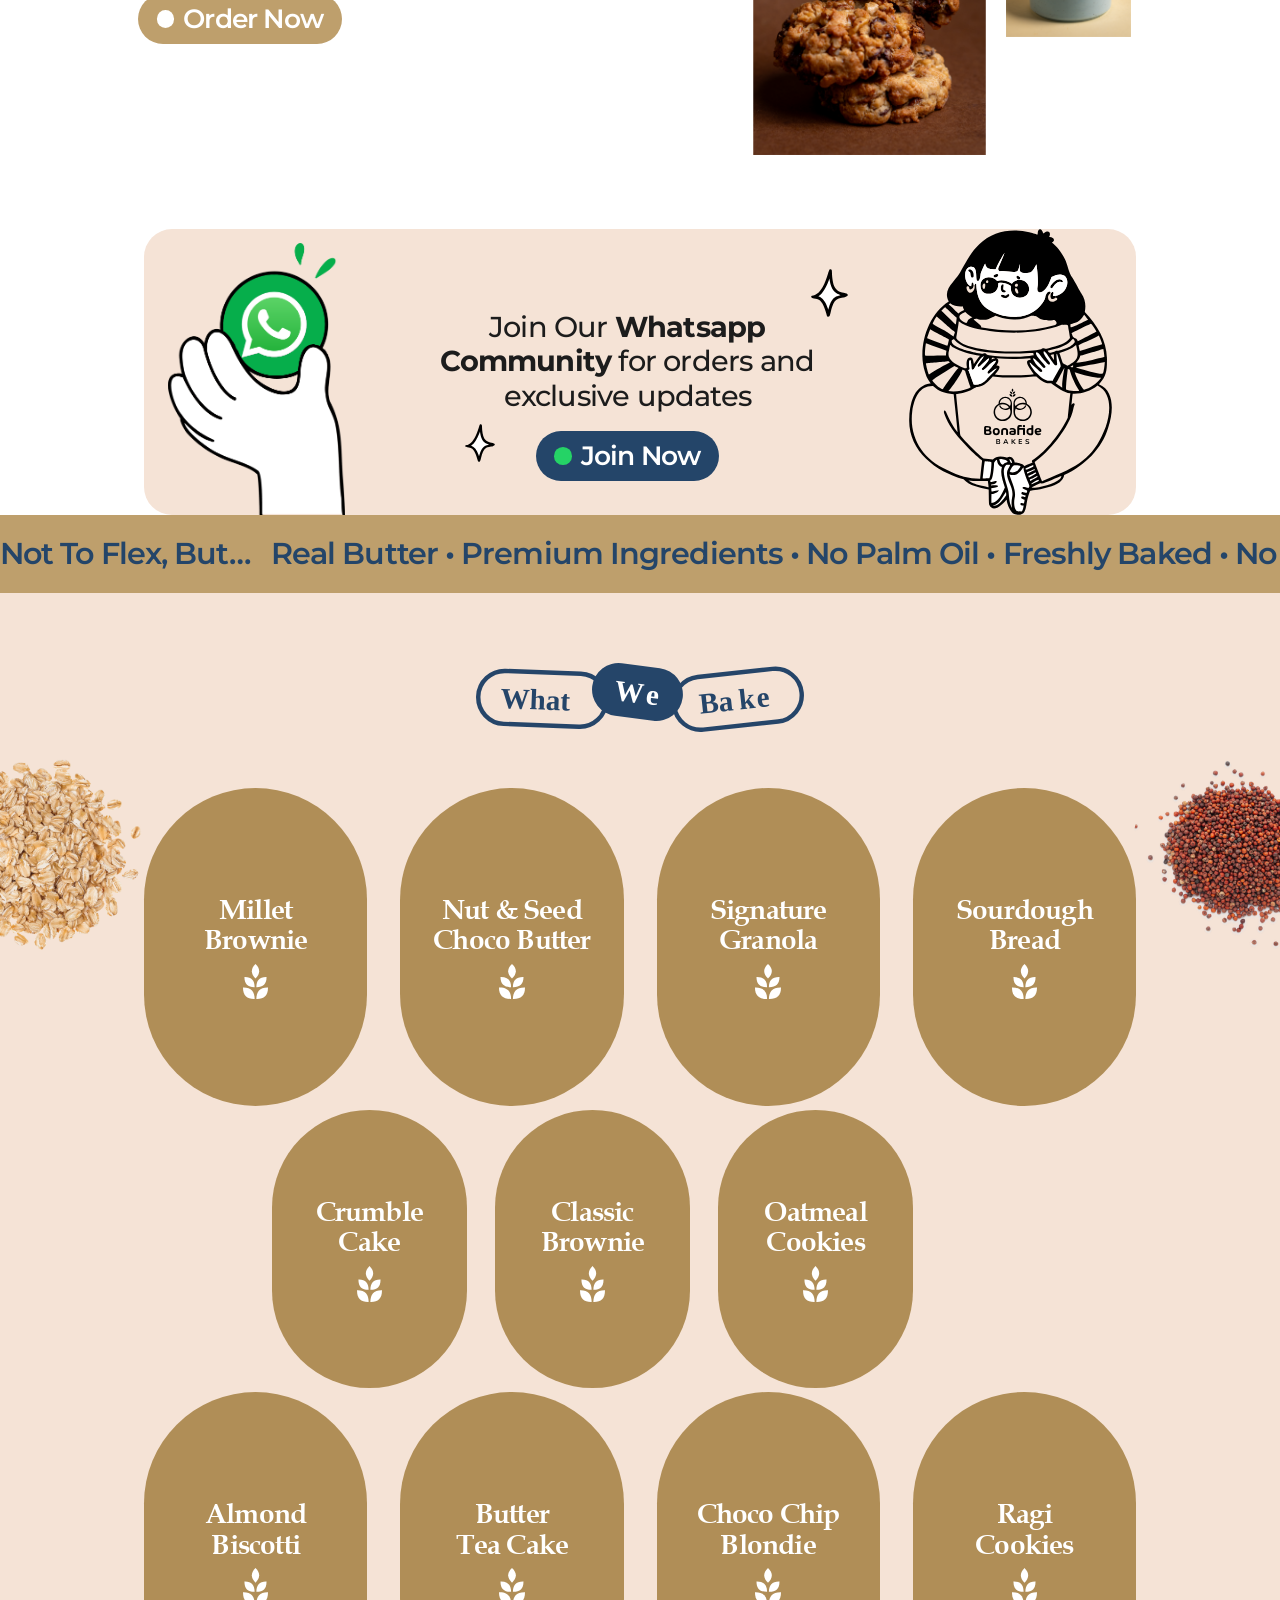
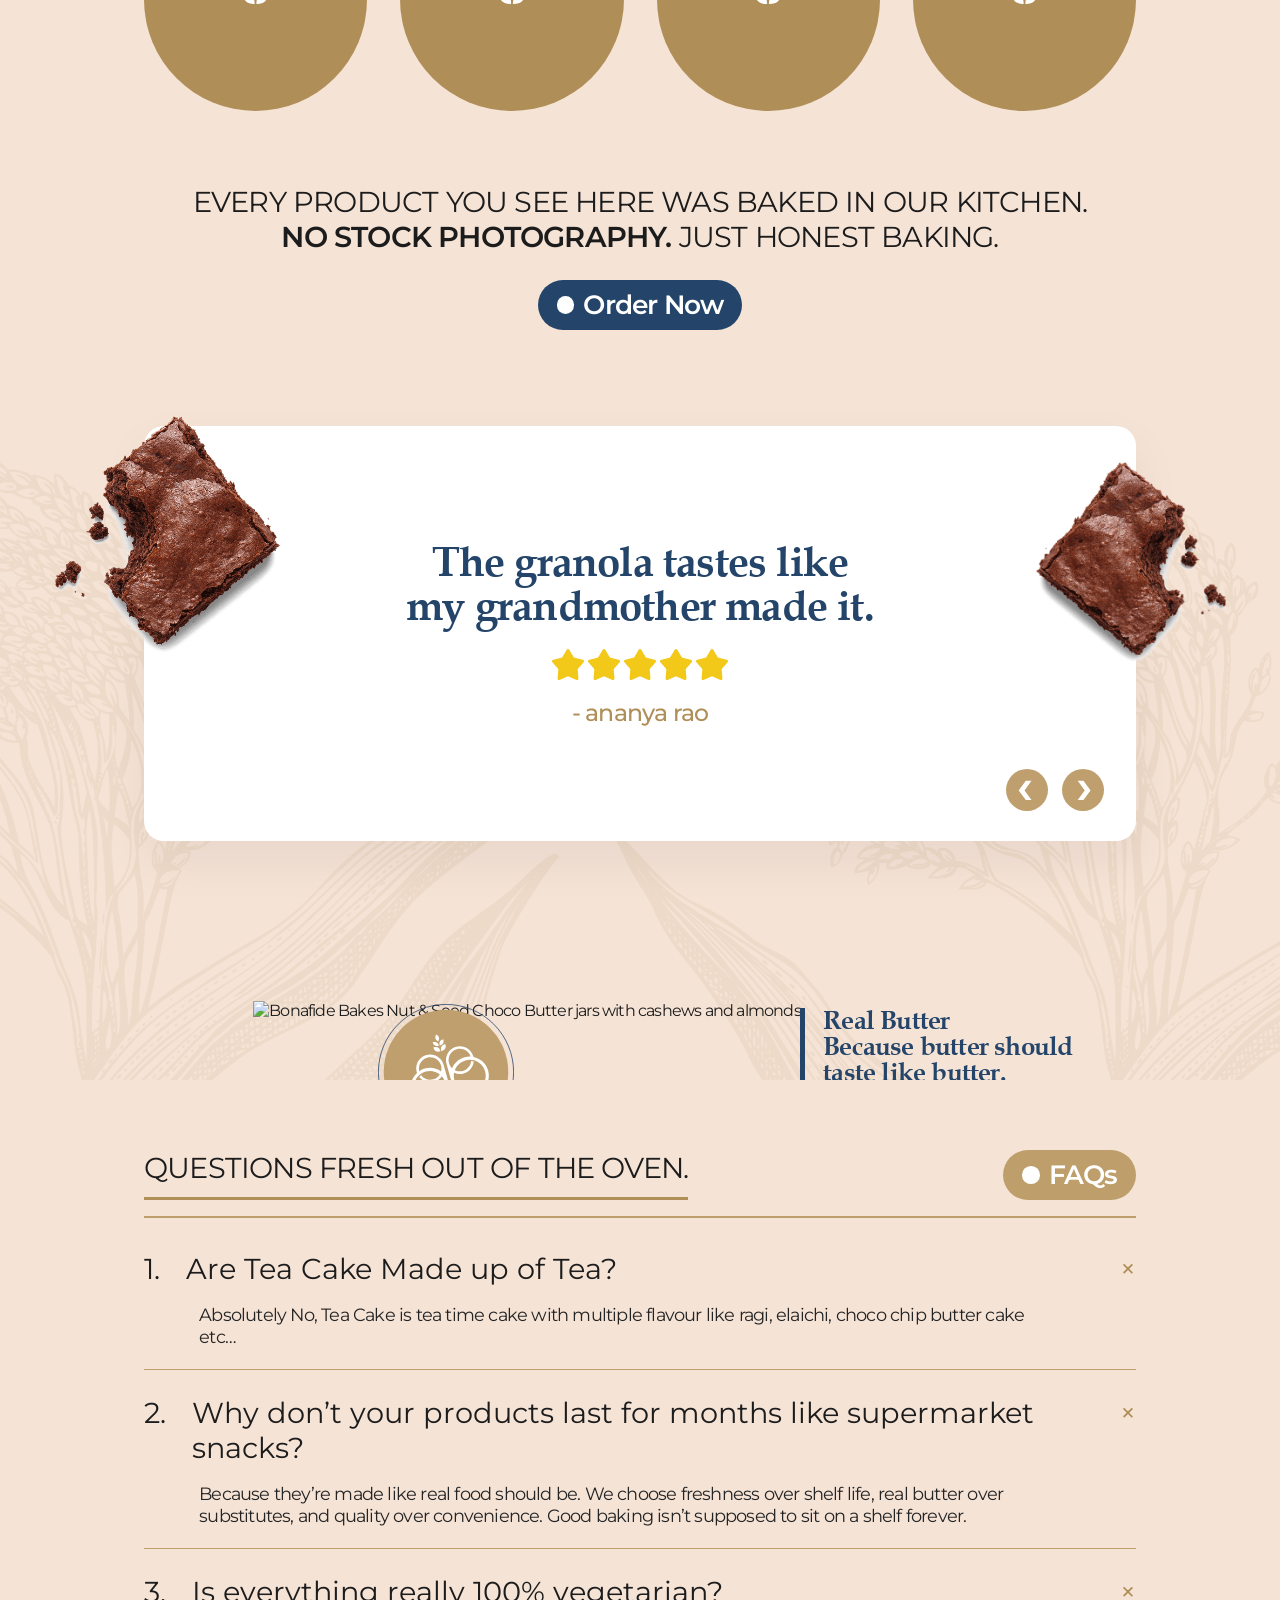
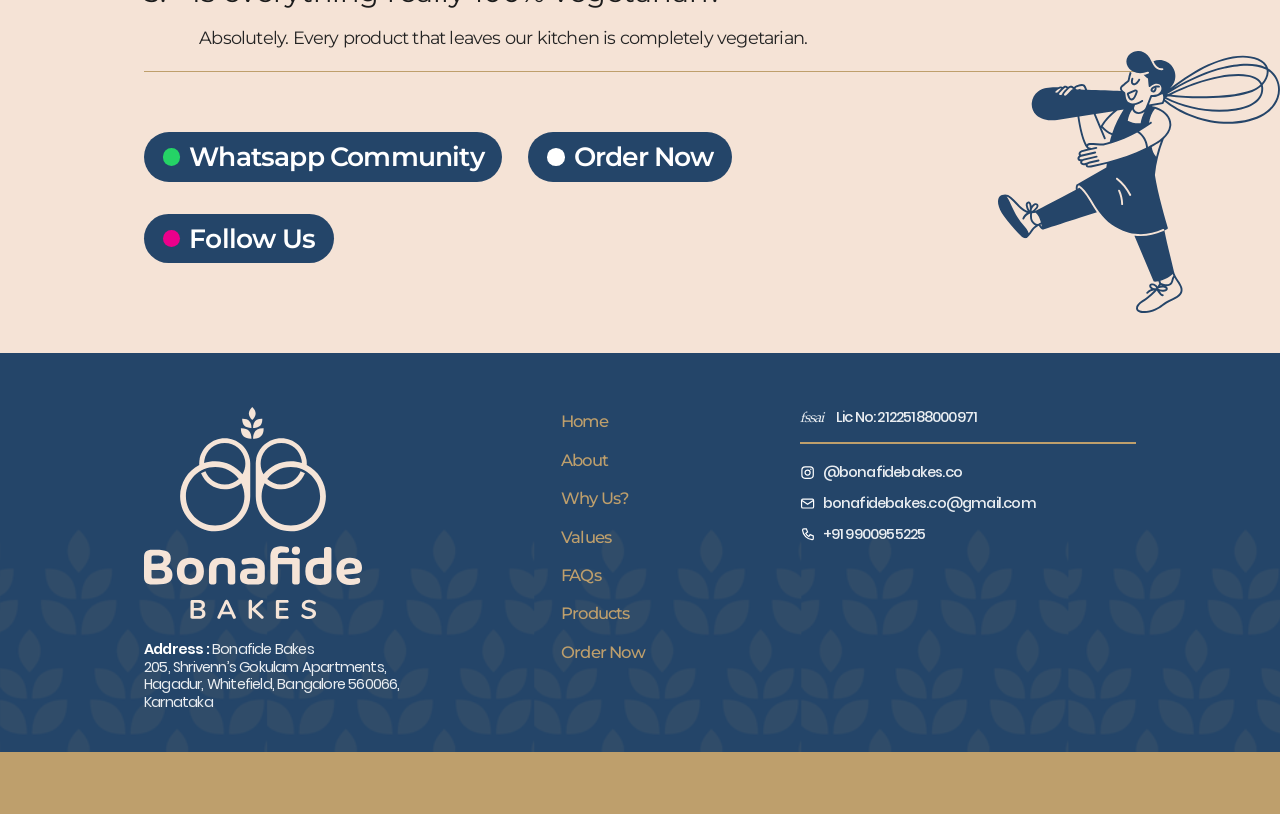
==== commit 1fd808dd: "feedback changes" ====
--- a/index.html
+++ b/index.html
@@ -5,7 +5,7 @@
 <meta name="viewport" content="width=device-width, initial-scale=1.0">
 <title>Bonafide Bakes | Honest Baking. Small Batches. 100% Veg.</title>
 <meta name="description" content="Made for people who read the ingredients. Bonafide Bakes crafts honest, small-batch baked goods with real butter, no palm oil and no shortcuts.">
-<link rel="stylesheet" href="styles.css?v=22">
+<link rel="stylesheet" href="styles.css?v=30">
 </head>
 <body>
 
@@ -187,6 +187,9 @@
     </div>
   </div>
 
+  <div class="cream-zone">
+    <img src="Assets/PNG/Asset%2062.png" alt="" aria-hidden="true" class="cz-pattern cz-pattern--l">
+    <img src="Assets/PNG/Asset%2062.png" alt="" aria-hidden="true" class="cz-pattern cz-pattern--r">
   <!-- WHAT WE BAKE -->
   <section class="products" id="products">
     <p class="vertical-label vertical-label--left">Things We Don&rsquo;t Compromise On.</p>
@@ -220,25 +223,25 @@
     <a href="https://wa.me/919900955225" target="_blank" rel="noopener" class="btn btn--navy"><span class="dot dot--white"></span>Order Now</a>
 
     <div class="testimonial-wrap">
-      <img src="Assets/PNG/Asset%2054.png" alt="" class="testimonial-deco testimonial-deco--left" aria-hidden="true">
-      <img src="Assets/PNG/Asset%2055.png" alt="" class="testimonial-deco testimonial-deco--right" aria-hidden="true">
+      <img src="Asset/derived/brownie-54.png" alt="" class="testimonial-deco testimonial-deco--left" aria-hidden="true">
+      <img src="Asset/derived/brownie-55.png" alt="" class="testimonial-deco testimonial-deco--right" aria-hidden="true">
       <div class="testimonial-card">
         <button class="t-arrow t-arrow--prev" aria-label="Previous testimonial"><img src="Assets/SVG/Asset%2060.svg" alt=""></button>
         <button class="t-arrow t-arrow--next" aria-label="Next testimonial"><img src="Assets/SVG/Asset%2061.svg" alt=""></button>
         <div class="t-slides">
           <div class="t-slide is-active">
             <h3>Finally found cookies<br>that actually taste homemade.</h3>
-            <img class="stars" src="Assets/SVG/Asset%2056.svg" alt="5 out of 5 stars">
+            <span class="stars" role="img" aria-label="5 out of 5 stars"><img src="Assets/SVG/Asset%2057.svg" alt=""><img src="Assets/SVG/Asset%2057.svg" alt=""><img src="Assets/SVG/Asset%2057.svg" alt=""><img src="Assets/SVG/Asset%2057.svg" alt=""><img src="Assets/SVG/Asset%2057.svg" alt=""></span>
             <p class="t-author">- shivam thakur</p>
           </div>
           <div class="t-slide">
             <h3>The granola tastes like<br>my grandmother made it.</h3>
-            <img class="stars" src="Assets/SVG/Asset%2056.svg" alt="5 out of 5 stars">
+            <span class="stars" role="img" aria-label="5 out of 5 stars"><img src="Assets/SVG/Asset%2057.svg" alt=""><img src="Assets/SVG/Asset%2057.svg" alt=""><img src="Assets/SVG/Asset%2057.svg" alt=""><img src="Assets/SVG/Asset%2057.svg" alt=""><img src="Assets/SVG/Asset%2057.svg" alt=""></span>
             <p class="t-author">- ananya rao</p>
           </div>
           <div class="t-slide">
             <h3>No palm oil, no nonsense -<br>just real honest baking.</h3>
-            <img class="stars" src="Assets/SVG/Asset%2056.svg" alt="5 out of 5 stars">
+            <span class="stars" role="img" aria-label="5 out of 5 stars"><img src="Assets/SVG/Asset%2057.svg" alt=""><img src="Assets/SVG/Asset%2057.svg" alt=""><img src="Assets/SVG/Asset%2057.svg" alt=""><img src="Assets/SVG/Asset%2057.svg" alt=""><img src="Assets/SVG/Asset%2057.svg" alt=""></span>
             <p class="t-author">- kabir mehta</p>
           </div>
         </div>
@@ -248,8 +251,6 @@
 
   <!-- REAL BUTTER -->
   <section class="real-butter">
-    <img src="Assets/PNG/Asset%2062.png" alt="" aria-hidden="true" class="rb-pattern rb-pattern--l">
-    <img src="Assets/PNG/Asset%2062.png" alt="" aria-hidden="true" class="rb-pattern rb-pattern--r">
     <div class="real-butter-inner">
       <div class="rb-stage">
         <img src="Assets/PNG/Asset%2064.png" alt="Bonafide Bakes Nut &amp; Seed Choco Butter jars with cashews and almonds" class="rb-jar">
@@ -260,6 +261,8 @@
       </div>
     </div>
   </section>
+
+  </div>
 
   <!-- FAQ -->
   <section class="faq" id="faqs">
@@ -323,6 +326,6 @@
   <div class="footer-bottom"></div>
 </footer>
 
-<script src="script.js?v=22"></script>
+<script src="script.js?v=30"></script>
 </body>
 </html>
--- a/styles.css
+++ b/styles.css
@@ -392,11 +392,24 @@
 .ticker-track span{ font-size:clamp(18px,2.36vw,34px); font-weight:600; color:var(--navy); letter-spacing:-.03em; }
 @keyframes marquee{ from{transform:translateX(0)} to{transform:translateX(-50%)} }
 
+.cream-zone{ position:relative; background:var(--cream); overflow-x:clip; }
+/* Millet-stalk watermark (Asset 62). Design runs it from behind the
+   testimonial card down to just above the FAQ, stems on-page at x117
+   and x1275, cropped hard at both edges. */
+.cz-pattern{
+  position:absolute; top:1450px; width:81.25%; height:auto;
+  z-index:0; pointer-events:none; opacity:.44;
+}
+.cz-pattern--l{ left:-32.5%; }
+.cz-pattern--r{ left:47.9%; }
+.real-butter-inner,.rb-stage{ position:relative; z-index:1; }
+@media (max-width:900px){ .cz-pattern{ top:900px; opacity:.28; } }
+
 /* ============================================================
    WHAT WE BAKE  — design: pill 224x320, pitch 257/323.5,
    rows of 4 / 3 (offset half a pitch) / 4
    ============================================================ */
-.products{ position:relative; background:var(--cream); padding:70px 0 90px; text-align:center; overflow:hidden; }
+.products{ position:relative; z-index:1; background:transparent; padding:70px 0 90px; text-align:center; overflow:hidden; }
 .products-deco{ position:absolute; top:150px; width:clamp(150px,17vw,250px); aspect-ratio:1; object-fit:cover; border-radius:50%; mix-blend-mode:multiply; }
 .products-deco--left{ left:-70px; }
 .products-deco--right{ right:-70px; }
@@ -430,9 +443,9 @@
 
 /* ---- Testimonial (991x415 card) ---- */
 .testimonial-wrap{ position:relative; max-width:var(--container); margin:96px auto 0; }
-.testimonial-deco{ position:absolute; width:clamp(90px,10vw,150px); top:-26px; z-index:0; mix-blend-mode:multiply; }
-.testimonial-deco--left{ left:-70px; transform:rotate(-8deg); }
-.testimonial-deco--right{ right:-70px; transform:rotate(10deg); }
+.testimonial-deco{ position:absolute; z-index:2; }
+.testimonial-deco--left{ left:-89px; top:-10px; width:225px; }
+.testimonial-deco--right{ right:-90px; top:36px; width:190px; }
 .testimonial-card{
   position:relative; z-index:1;
   background:#fff; border-radius:20px;
@@ -445,7 +458,8 @@
 .t-slide{ display:none; }
 .t-slide.is-active{ display:block; }
 .t-slide h3{ color:var(--navy); font-weight:700; font-size:var(--fs-quote); line-height:1.04; }
-.stars{ display:block; width:clamp(120px,13vw,190px); margin:22px auto 18px; }
+.stars{ display:flex; justify-content:center; gap:4px; width:180px; margin:22px auto 18px; }
+.stars img{ width:32px; height:auto; }
 .t-author{ font-size:var(--fs-bar); font-weight:500; color:var(--gold-dark); }
 .t-arrow{
   padding:0; background:none;
@@ -461,11 +475,7 @@
    REAL BUTTER - design measurements from the artboard:
    composition x334..1137 (803w), copy at x881, badge at x459 y6230.
    ============================================================ */
-.real-butter{ position:relative; background:var(--cream); padding:70px 0 60px; overflow:hidden; }
-/* millet-stalk watermark - design crops one at each edge, y6023..7112 */
-.rb-pattern{ position:absolute; top:0; width:59%; height:auto; z-index:0; pointer-events:none; }
-.rb-pattern--l{ left:-26%; }
-.rb-pattern--r{ left:75%; }
+.real-butter{ position:relative; background:transparent; padding:70px 0 60px; }
 .real-butter-inner{ position:relative; z-index:1; max-width:var(--container); margin:0 auto; }
 .rb-stage{ position:relative; width:81%; margin-left:11%; }
 .rb-jar{ width:100%; display:block; }
